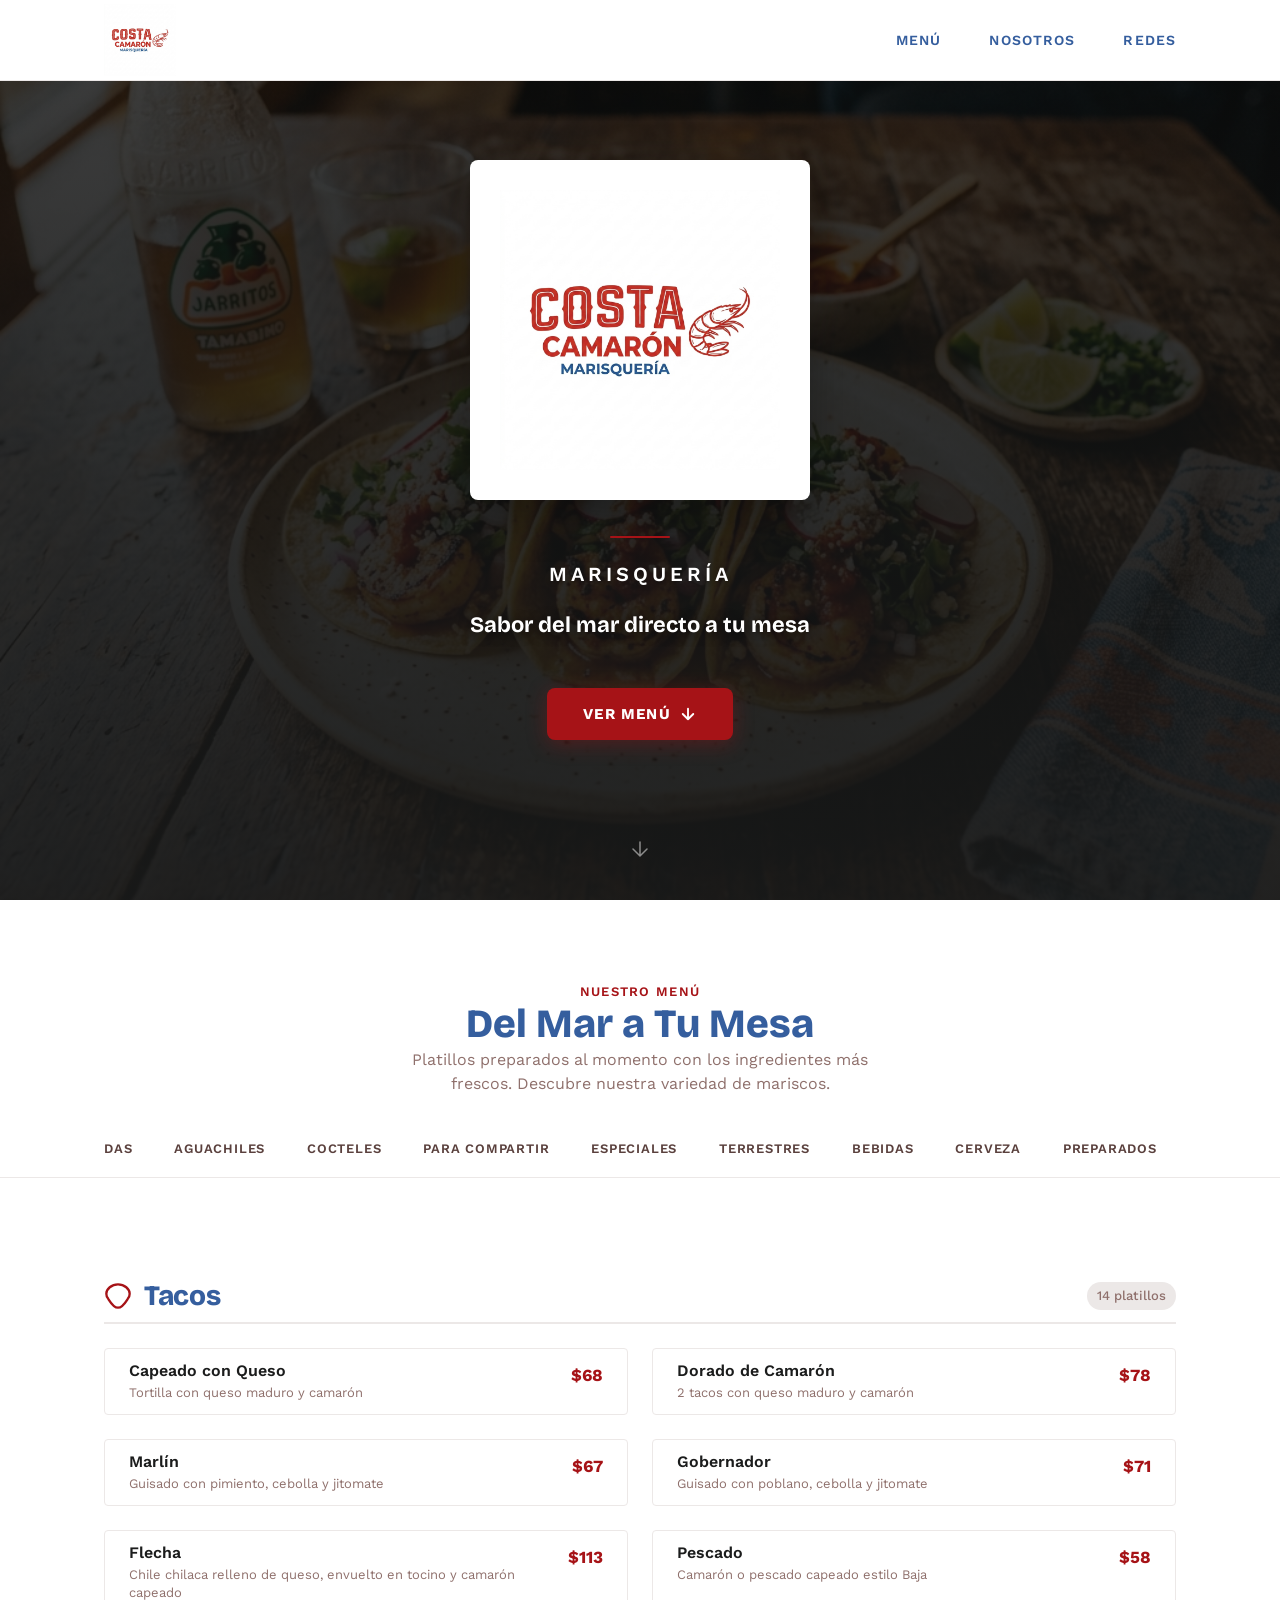
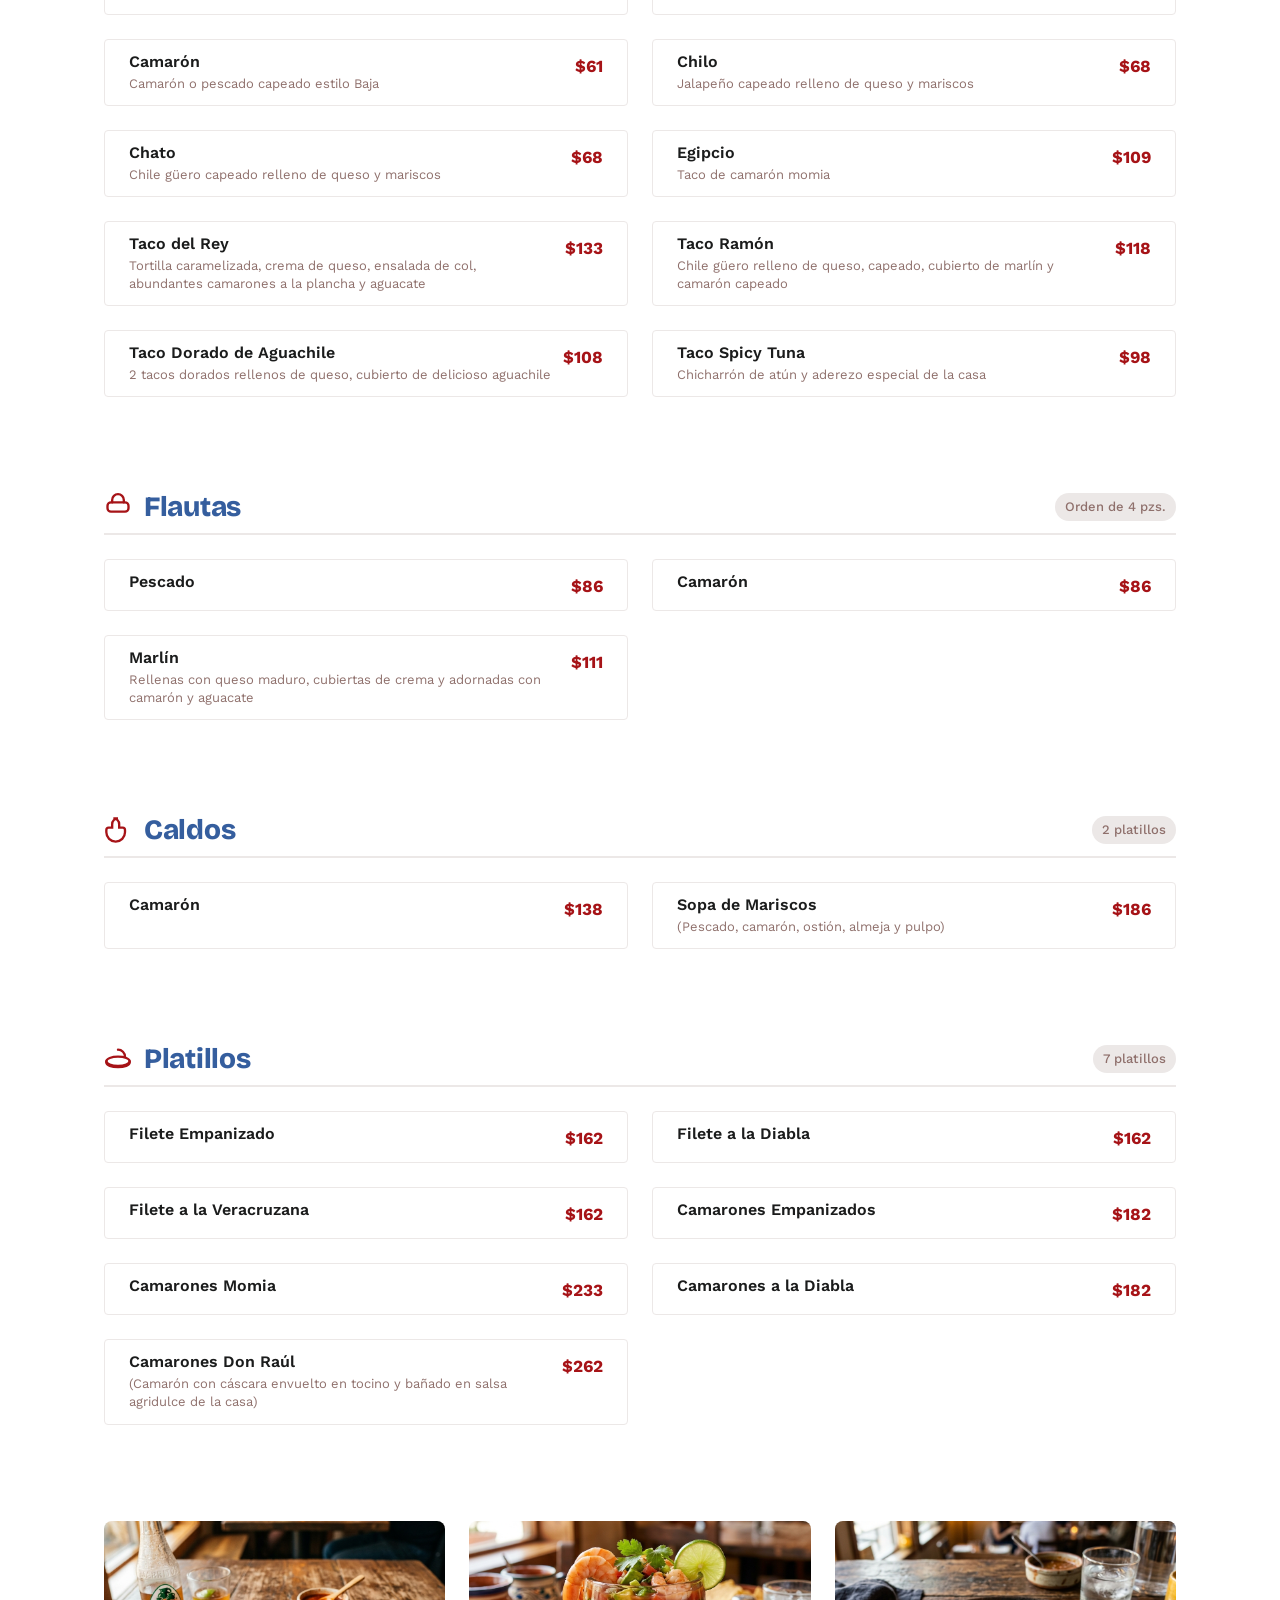
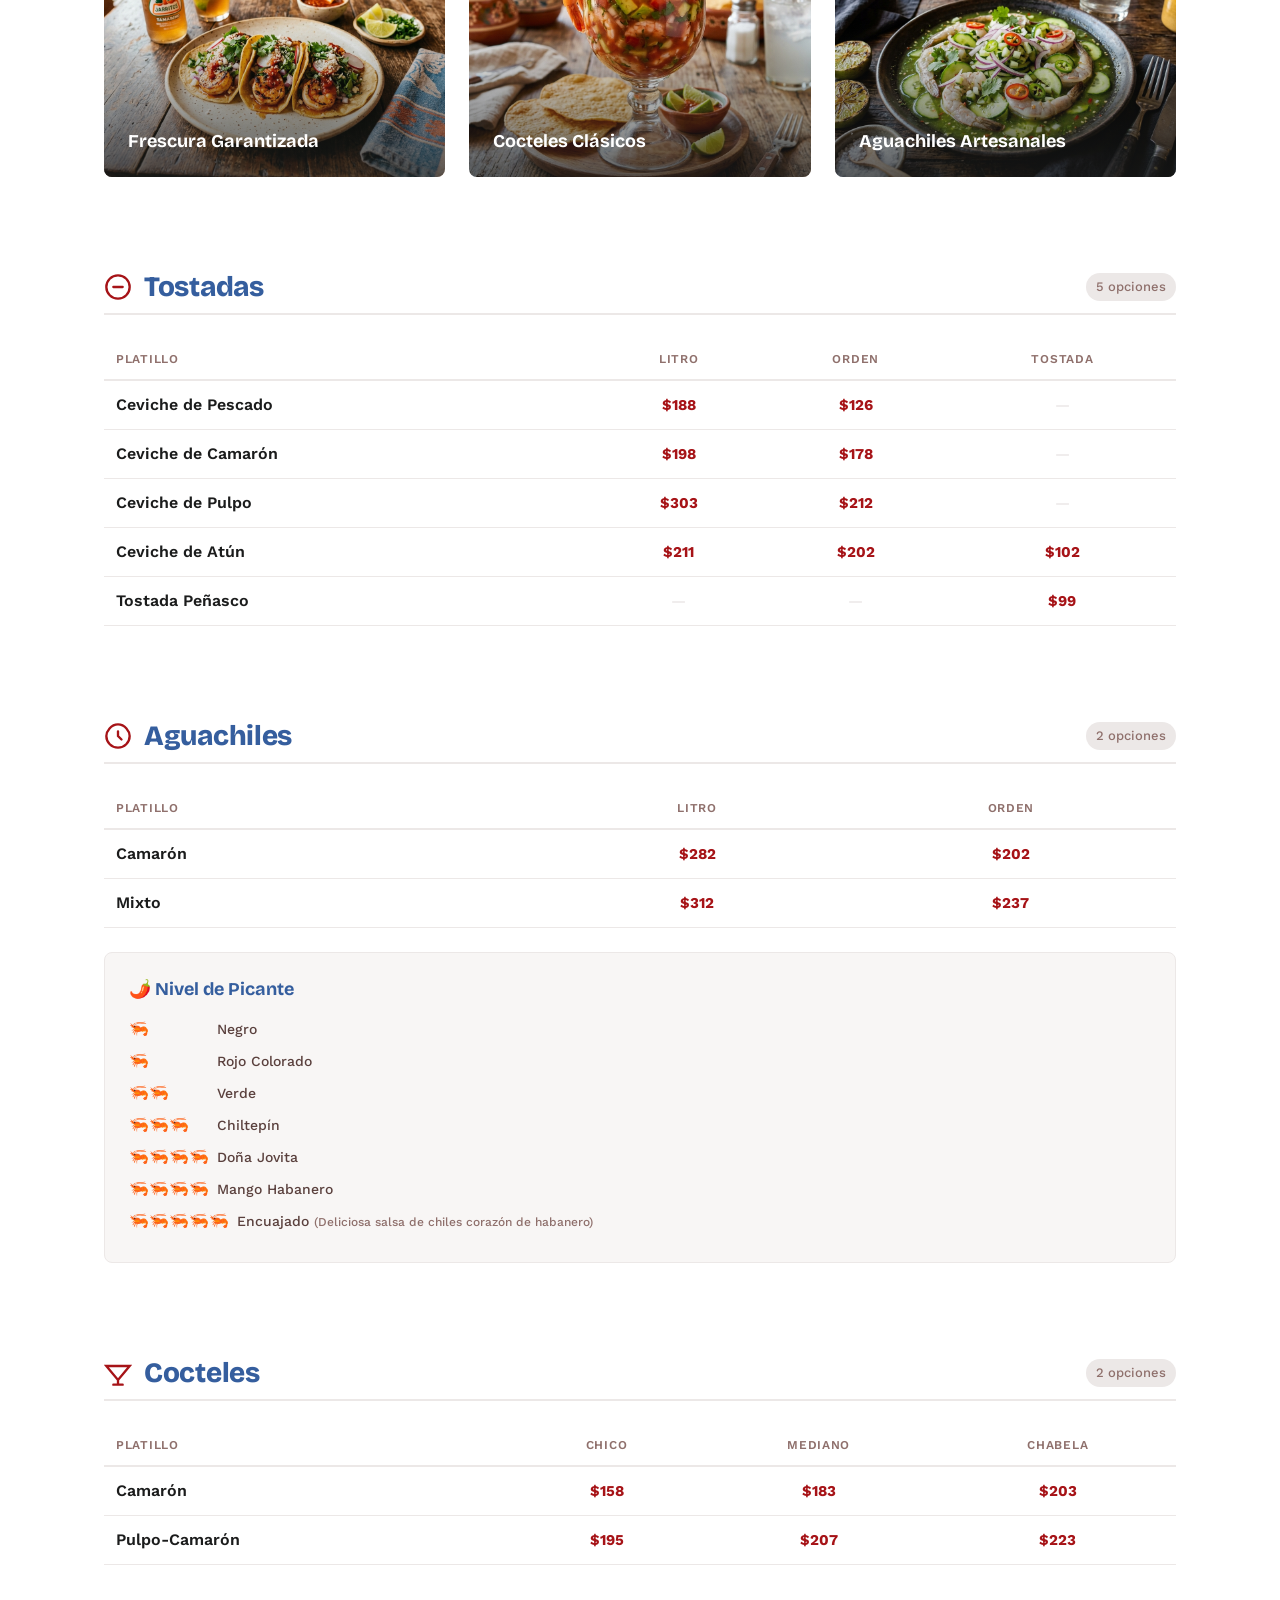
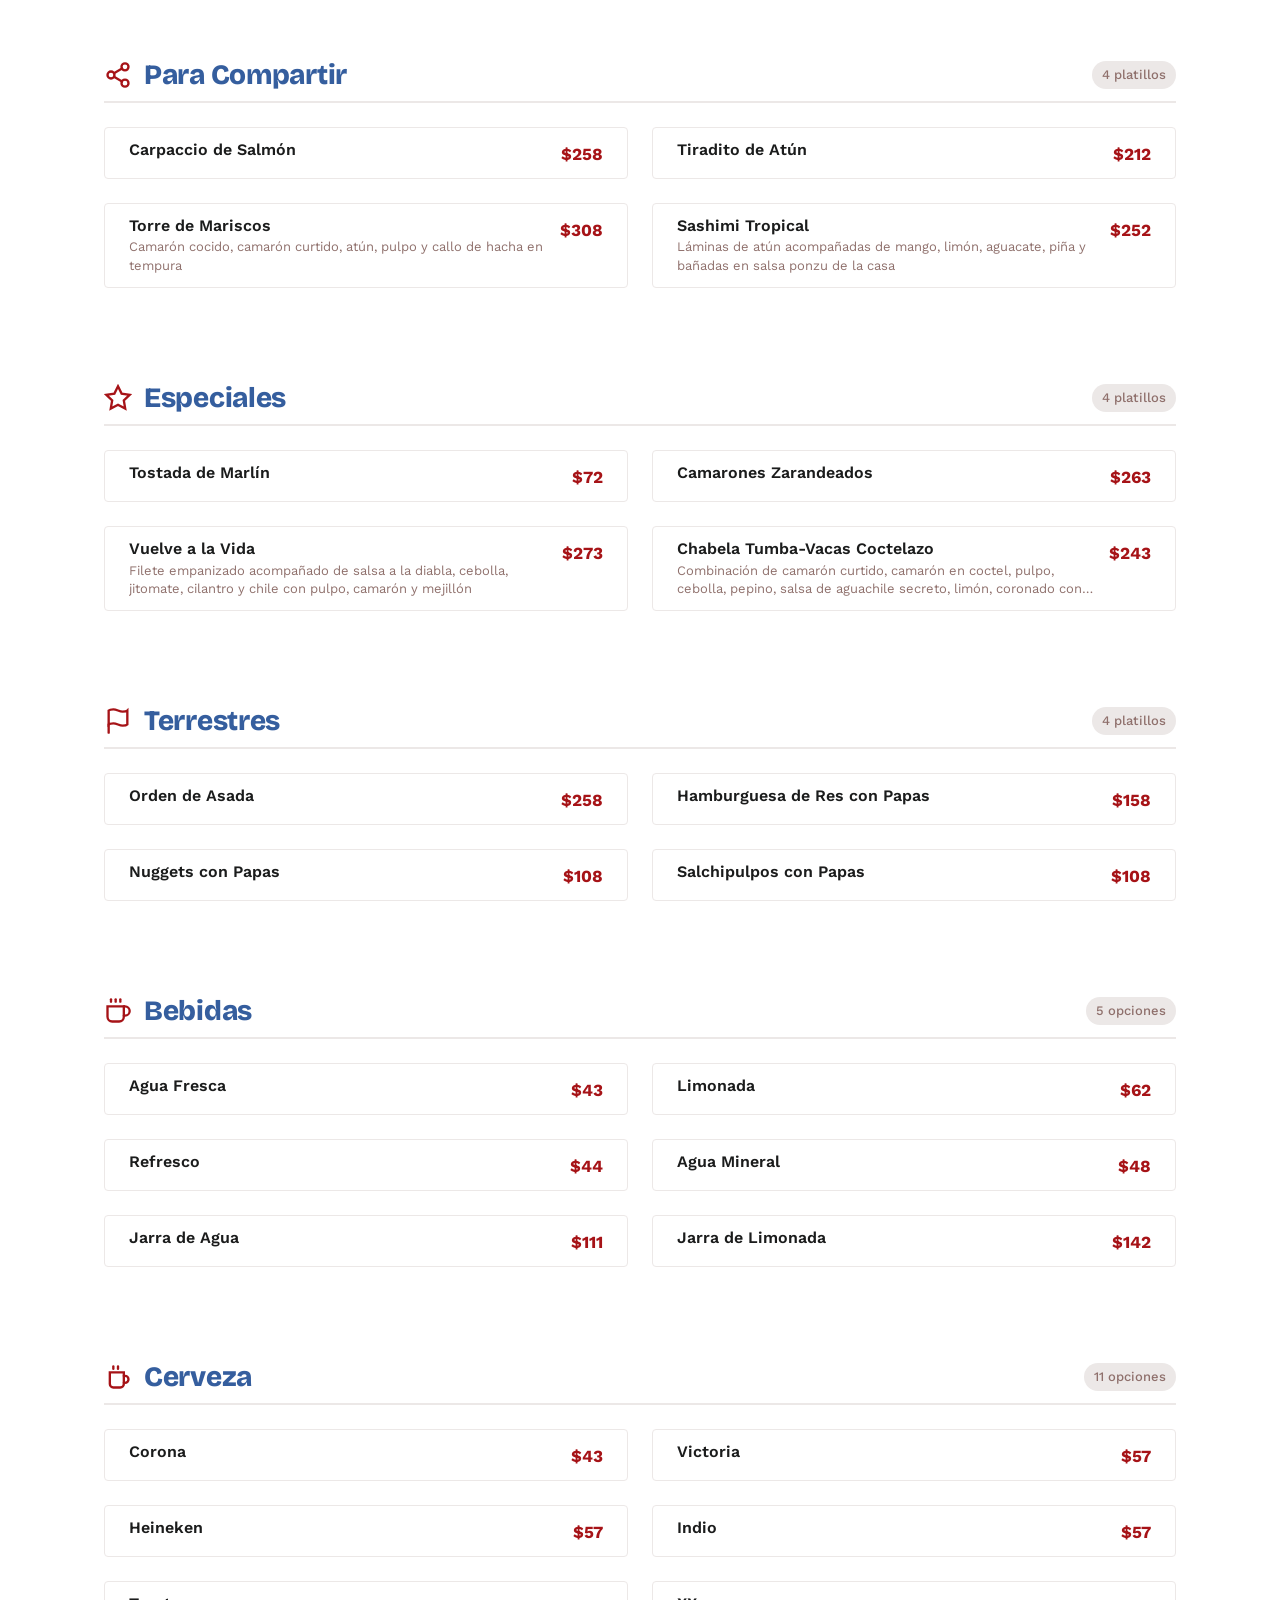
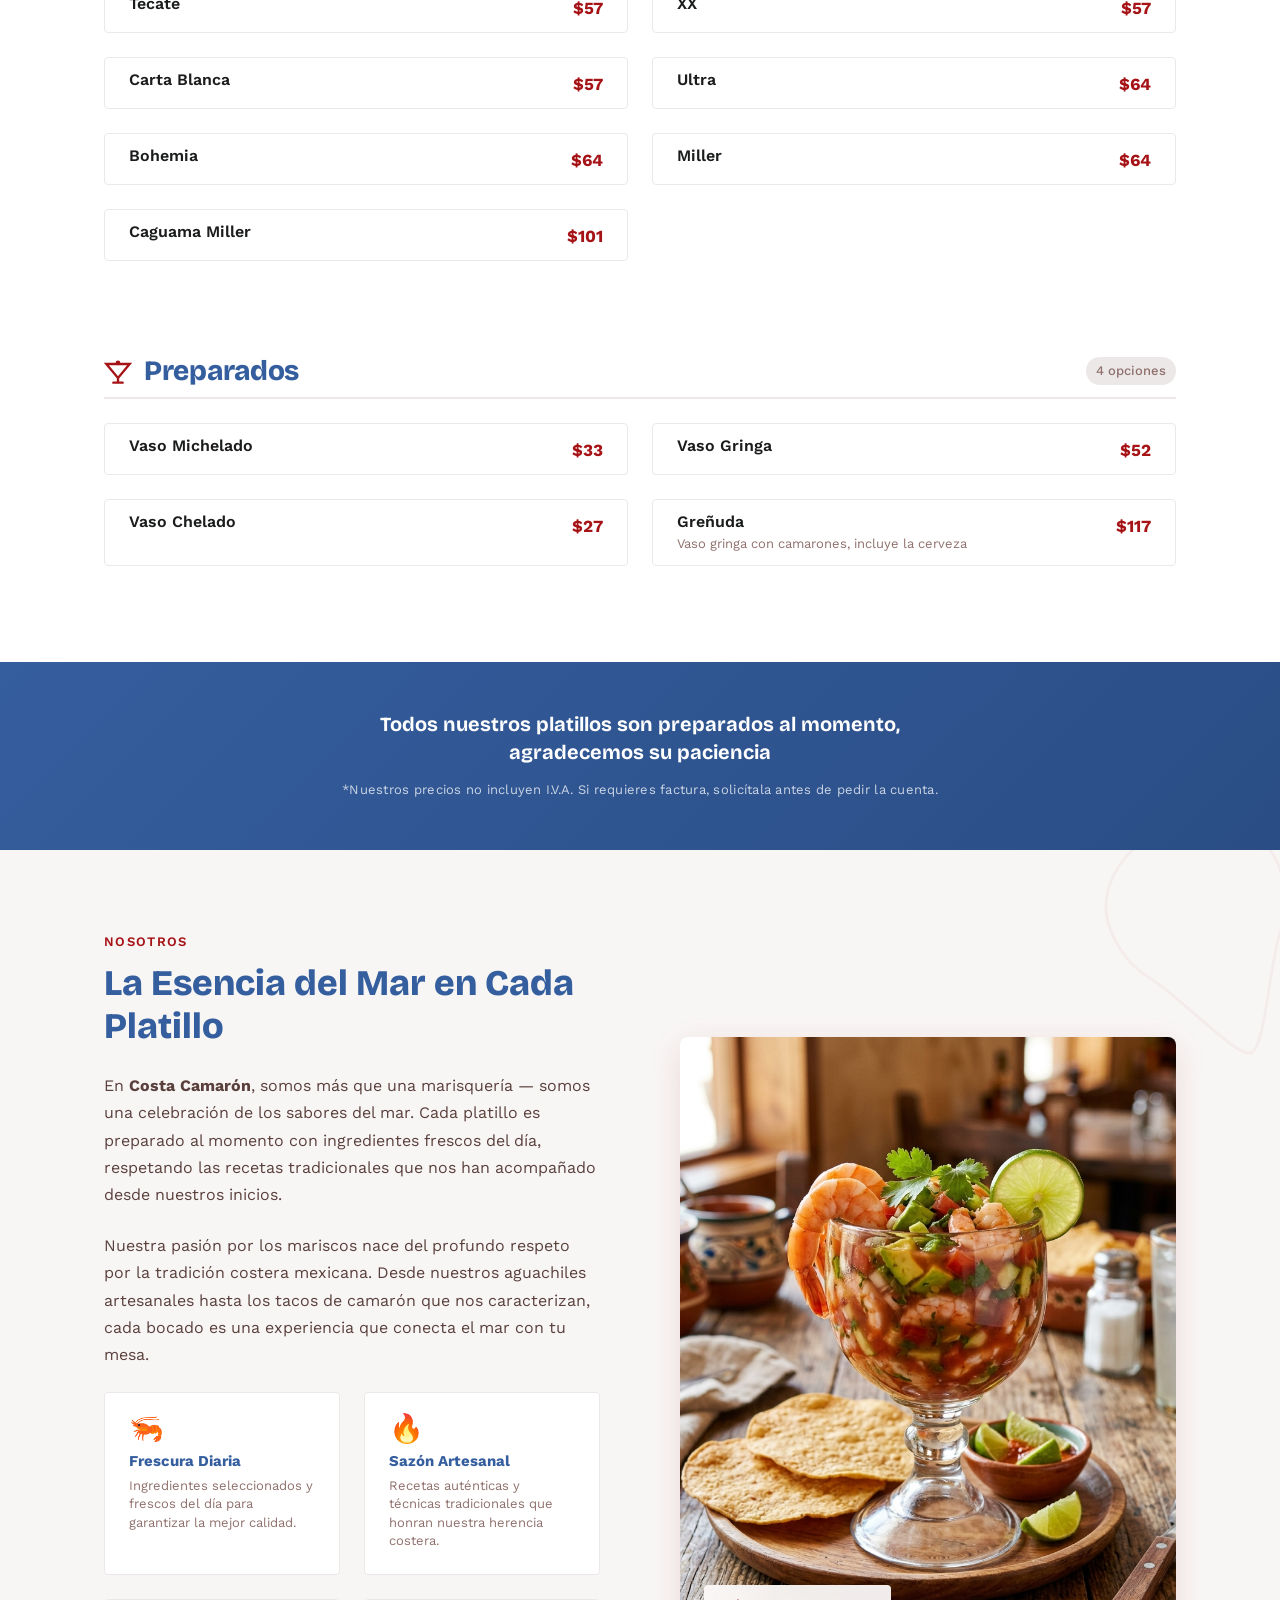
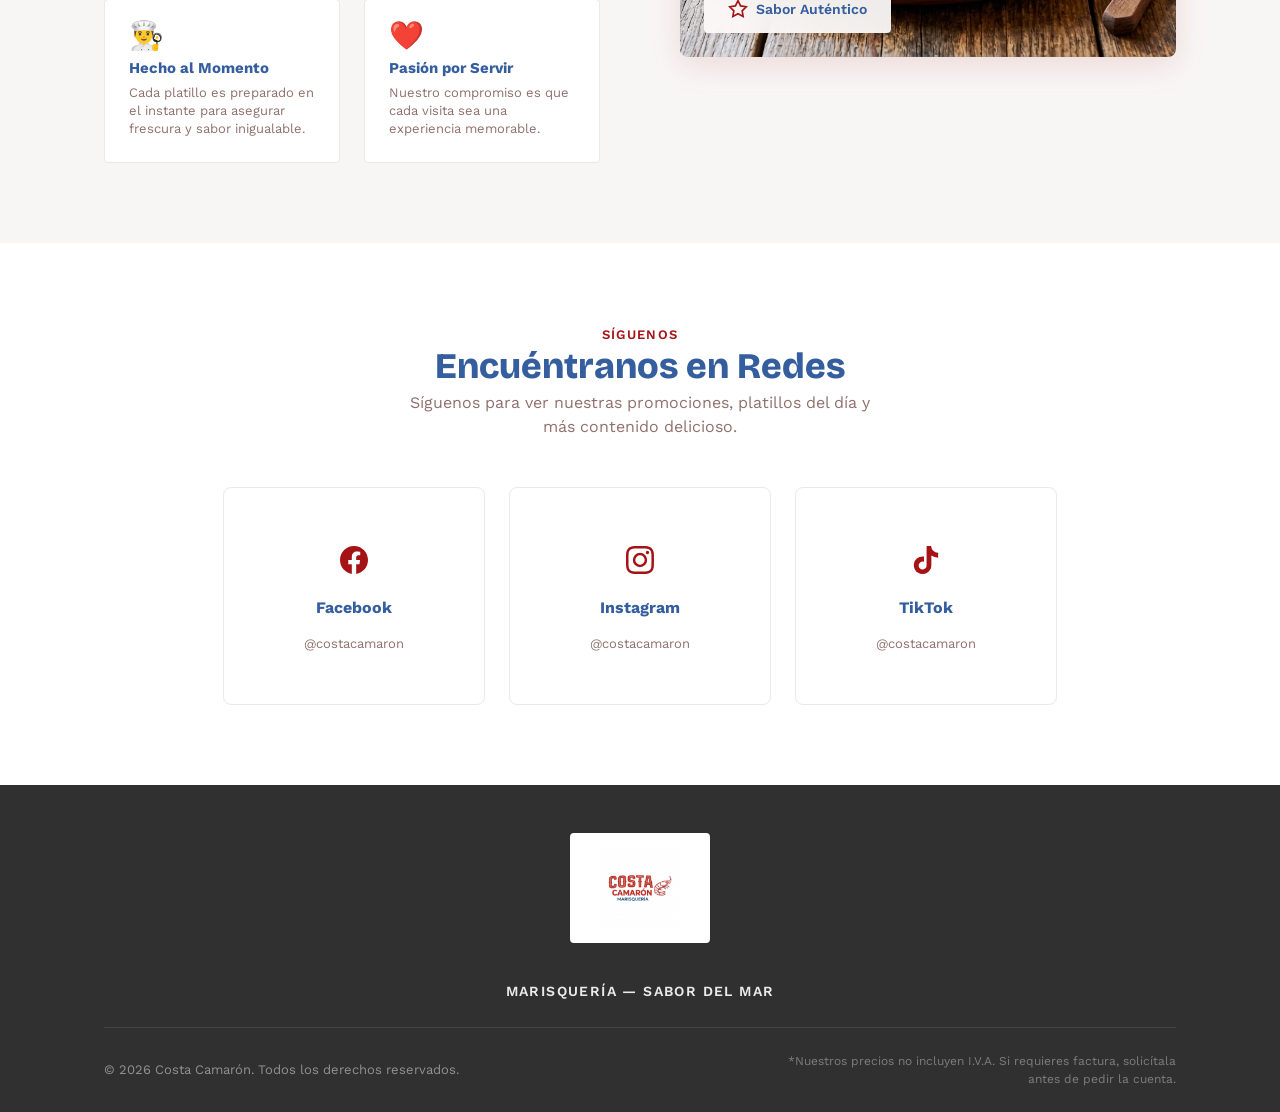
==== index.html @ 51baa939 "Initial commit - Costa Camaron Landing Page" ====
<!DOCTYPE html>
<html lang="es">
<head>
  <meta charset="UTF-8">
  <meta name="viewport" content="width=device-width, initial-scale=1.0">
  <title>Costa Camarón — Marisquería | Menú Digital</title>
  <meta name="description" content="Costa Camarón Marisquería — Los mejores mariscos frescos. Tacos, cocteles, aguachiles, ceviches y más. Consulta nuestro menú completo.">
  <link rel="icon" type="image/png" href="assets/favicon.png">
  <link rel="stylesheet" href="styles.css">
  <!-- Preconnect for Google Fonts -->
  <link rel="preconnect" href="https://fonts.googleapis.com">
  <link rel="preconnect" href="https://fonts.gstatic.com" crossorigin>
</head>
<body>

  <!-- ===== NAVIGATION ===== -->
  <nav class="nav" id="mainNav">
    <div class="container nav__inner">
      <a href="#hero">
        <img src="assets/logo.png" alt="Costa Camarón Marisquería" class="nav__logo">
      </a>
      <ul class="nav__links" id="navLinks">
        <li><a href="#menu" class="nav__link" data-section="menu">Menú</a></li>
        <li><a href="#nosotros" class="nav__link" data-section="nosotros">Nosotros</a></li>
        <li><a href="#redes" class="nav__link" data-section="redes">Redes</a></li>
      </ul>
      <button class="nav__hamburger" id="hamburger" aria-label="Abrir menú de navegación">
        <span></span>
        <span></span>
        <span></span>
      </button>
    </div>
    <div class="nav__overlay" id="navOverlay"></div>
  </nav>

  <!-- ===== HERO SECTION ===== -->
  <header class="hero" id="hero">
    <div class="hero__bg">
      <img src="assets/hero.png" alt="Mariscos frescos Costa Camarón" loading="eager">
    </div>
    <div class="hero__overlay"></div>
    <div class="hero__content">
      <div class="hero__logo-badge">
        <img src="assets/logo.png" alt="Costa Camarón" class="hero__logo">
      </div>
      <div class="hero__divider"></div>
      <p class="hero__tagline">Marisquería</p>
      <h1 class="hero__subtitle">Sabor del mar directo a tu mesa</h1>
      <a href="#menu" class="hero__cta">
        Ver Menú
        <svg width="18" height="18" viewBox="0 0 24 24" fill="none" stroke="currentColor" stroke-width="2.5" stroke-linecap="round" stroke-linejoin="round"><path d="M12 5v14M19 12l-7 7-7-7"/></svg>
      </a>
    </div>
    <div class="hero__scroll-hint">
      <svg width="24" height="24" viewBox="0 0 24 24" fill="none" stroke="rgba(255,255,255,0.5)" stroke-width="1.5" stroke-linecap="round"><path d="M12 5v14M19 12l-7 7-7-7"/></svg>
    </div>
  </header>

  <!-- ===== MENU INTRO ===== -->
  <section class="menu-intro fade-in" id="menu">
    <div class="container">
      <p class="menu-intro__label">Nuestro Menú</p>
      <h2 class="menu-intro__title">Del Mar a Tu Mesa</h2>
      <p class="menu-intro__subtitle">Platillos preparados al momento con los ingredientes más frescos. Descubre nuestra variedad de mariscos.</p>
    </div>
  </section>

  <!-- ===== MENU CATEGORY TABS (Sticky) ===== -->
  <div class="menu-tabs" id="menuTabs">
    <div class="container">
      <div class="menu-tabs__inner" id="menuTabsInner">
        <button class="menu-tab active" data-target="tacos">Tacos</button>
        <button class="menu-tab" data-target="flautas">Flautas</button>
        <button class="menu-tab" data-target="caldos">Caldos</button>
        <button class="menu-tab" data-target="platillos">Platillos</button>
        <button class="menu-tab" data-target="tostadas">Tostadas</button>
        <button class="menu-tab" data-target="aguachiles">Aguachiles</button>
        <button class="menu-tab" data-target="cocteles">Cocteles</button>
        <button class="menu-tab" data-target="compartir">Para Compartir</button>
        <button class="menu-tab" data-target="especiales">Especiales</button>
        <button class="menu-tab" data-target="terrestres">Terrestres</button>
        <button class="menu-tab" data-target="bebidas">Bebidas</button>
        <button class="menu-tab" data-target="cerveza">Cerveza</button>
        <button class="menu-tab" data-target="preparados">Preparados</button>
      </div>
    </div>
  </div>

  <!-- ===== MENU CONTENT ===== -->
  <main class="menu-section">
    <div class="container">

      <!-- ========== TACOS ========== -->
      <section class="menu-category" id="tacos">
        <div class="category-header">
          <svg class="category-header__icon" width="28" height="28" viewBox="0 0 24 24" fill="none" stroke="currentColor" stroke-width="2" stroke-linecap="round"><path d="M12 2C6.48 2 2 6 2 10c0 1.5.5 3 1.5 4.2C5 16.5 8 22 12 22s7-5.5 8.5-7.8C21.5 13 22 11.5 22 10c0-4-4.48-8-10-8z"/></svg>
          <h2 class="category-header__title">Tacos</h2>
          <span class="category-header__count">14 platillos</span>
        </div>
        <div class="menu-items">
          <div class="menu-item">
            <div class="menu-item__info">
              <h3 class="menu-item__name">Capeado con Queso</h3>
              <p class="menu-item__desc">Tortilla con queso maduro y camarón</p>
            </div>
            <span class="menu-item__price">$68</span>
          </div>
          <div class="menu-item">
            <div class="menu-item__info">
              <h3 class="menu-item__name">Dorado de Camarón</h3>
              <p class="menu-item__desc">2 tacos con queso maduro y camarón</p>
            </div>
            <span class="menu-item__price">$78</span>
          </div>
          <div class="menu-item">
            <div class="menu-item__info">
              <h3 class="menu-item__name">Marlín</h3>
              <p class="menu-item__desc">Guisado con pimiento, cebolla y jitomate</p>
            </div>
            <span class="menu-item__price">$67</span>
          </div>
          <div class="menu-item">
            <div class="menu-item__info">
              <h3 class="menu-item__name">Gobernador</h3>
              <p class="menu-item__desc">Guisado con poblano, cebolla y jitomate</p>
            </div>
            <span class="menu-item__price">$71</span>
          </div>
          <div class="menu-item">
            <div class="menu-item__info">
              <h3 class="menu-item__name">Flecha</h3>
              <p class="menu-item__desc">Chile chilaca relleno de queso, envuelto en tocino y camarón capeado</p>
            </div>
            <span class="menu-item__price">$113</span>
          </div>
          <div class="menu-item">
            <div class="menu-item__info">
              <h3 class="menu-item__name">Pescado</h3>
              <p class="menu-item__desc">Camarón o pescado capeado estilo Baja</p>
            </div>
            <span class="menu-item__price">$58</span>
          </div>
          <div class="menu-item">
            <div class="menu-item__info">
              <h3 class="menu-item__name">Camarón</h3>
              <p class="menu-item__desc">Camarón o pescado capeado estilo Baja</p>
            </div>
            <span class="menu-item__price">$61</span>
          </div>
          <div class="menu-item">
            <div class="menu-item__info">
              <h3 class="menu-item__name">Chilo</h3>
              <p class="menu-item__desc">Jalapeño capeado relleno de queso y mariscos</p>
            </div>
            <span class="menu-item__price">$68</span>
          </div>
          <div class="menu-item">
            <div class="menu-item__info">
              <h3 class="menu-item__name">Chato</h3>
              <p class="menu-item__desc">Chile güero capeado relleno de queso y mariscos</p>
            </div>
            <span class="menu-item__price">$68</span>
          </div>
          <div class="menu-item">
            <div class="menu-item__info">
              <h3 class="menu-item__name">Egipcio</h3>
              <p class="menu-item__desc">Taco de camarón momia</p>
            </div>
            <span class="menu-item__price">$109</span>
          </div>
          <div class="menu-item">
            <div class="menu-item__info">
              <h3 class="menu-item__name">Taco del Rey</h3>
              <p class="menu-item__desc">Tortilla caramelizada, crema de queso, ensalada de col, abundantes camarones a la plancha y aguacate</p>
            </div>
            <span class="menu-item__price">$133</span>
          </div>
          <div class="menu-item">
            <div class="menu-item__info">
              <h3 class="menu-item__name">Taco Ramón</h3>
              <p class="menu-item__desc">Chile güero relleno de queso, capeado, cubierto de marlín y camarón capeado</p>
            </div>
            <span class="menu-item__price">$118</span>
          </div>
          <div class="menu-item">
            <div class="menu-item__info">
              <h3 class="menu-item__name">Taco Dorado de Aguachile</h3>
              <p class="menu-item__desc">2 tacos dorados rellenos de queso, cubierto de delicioso aguachile</p>
            </div>
            <span class="menu-item__price">$108</span>
          </div>
          <div class="menu-item">
            <div class="menu-item__info">
              <h3 class="menu-item__name">Taco Spicy Tuna</h3>
              <p class="menu-item__desc">Chicharrón de atún y aderezo especial de la casa</p>
            </div>
            <span class="menu-item__price">$98</span>
          </div>
        </div>
      </section>

      <!-- ========== FLAUTAS ========== -->
      <section class="menu-category" id="flautas">
        <div class="category-header">
          <svg class="category-header__icon" width="28" height="28" viewBox="0 0 24 24" fill="none" stroke="currentColor" stroke-width="2" stroke-linecap="round"><rect x="3" y="8" width="18" height="8" rx="3"/><path d="M7 8V6a5 5 0 0 1 10 0v2"/></svg>
          <h2 class="category-header__title">Flautas</h2>
          <span class="category-header__count">Orden de 4 pzs.</span>
        </div>
        <div class="menu-items">
          <div class="menu-item">
            <div class="menu-item__info">
              <h3 class="menu-item__name">Pescado</h3>
            </div>
            <span class="menu-item__price">$86</span>
          </div>
          <div class="menu-item">
            <div class="menu-item__info">
              <h3 class="menu-item__name">Camarón</h3>
            </div>
            <span class="menu-item__price">$86</span>
          </div>
          <div class="menu-item">
            <div class="menu-item__info">
              <h3 class="menu-item__name">Marlín</h3>
              <p class="menu-item__desc">Rellenas con queso maduro, cubiertas de crema y adornadas con camarón y aguacate</p>
            </div>
            <span class="menu-item__price">$111</span>
          </div>
        </div>
      </section>

      <!-- ========== CALDOS ========== -->
      <section class="menu-category" id="caldos">
        <div class="category-header">
          <svg class="category-header__icon" width="28" height="28" viewBox="0 0 24 24" fill="none" stroke="currentColor" stroke-width="2" stroke-linecap="round"><path d="M12 2a5 5 0 0 0-5 5v3H4a2 2 0 0 0-2 2v2a8 8 0 0 0 16 0v-2a2 2 0 0 0-2-2h-3V7a5 5 0 0 0-5-5z"/></svg>
          <h2 class="category-header__title">Caldos</h2>
          <span class="category-header__count">2 platillos</span>
        </div>
        <div class="menu-items">
          <div class="menu-item">
            <div class="menu-item__info">
              <h3 class="menu-item__name">Camarón</h3>
            </div>
            <span class="menu-item__price">$138</span>
          </div>
          <div class="menu-item">
            <div class="menu-item__info">
              <h3 class="menu-item__name">Sopa de Mariscos</h3>
              <p class="menu-item__desc">(Pescado, camarón, ostión, almeja y pulpo)</p>
            </div>
            <span class="menu-item__price">$186</span>
          </div>
        </div>
      </section>

      <!-- ========== PLATILLOS ========== -->
      <section class="menu-category" id="platillos">
        <div class="category-header">
          <svg class="category-header__icon" width="28" height="28" viewBox="0 0 24 24" fill="none" stroke="currentColor" stroke-width="2" stroke-linecap="round"><ellipse cx="12" cy="14" rx="10" ry="4"/><path d="M2 14v1a10 4 0 0 0 20 0v-1"/><path d="M12 4a6 6 0 0 1 6 6"/></svg>
          <h2 class="category-header__title">Platillos</h2>
          <span class="category-header__count">7 platillos</span>
        </div>
        <div class="menu-items">
          <div class="menu-item">
            <div class="menu-item__info">
              <h3 class="menu-item__name">Filete Empanizado</h3>
            </div>
            <span class="menu-item__price">$162</span>
          </div>
          <div class="menu-item">
            <div class="menu-item__info">
              <h3 class="menu-item__name">Filete a la Diabla</h3>
            </div>
            <span class="menu-item__price">$162</span>
          </div>
          <div class="menu-item">
            <div class="menu-item__info">
              <h3 class="menu-item__name">Filete a la Veracruzana</h3>
            </div>
            <span class="menu-item__price">$162</span>
          </div>
          <div class="menu-item">
            <div class="menu-item__info">
              <h3 class="menu-item__name">Camarones Empanizados</h3>
            </div>
            <span class="menu-item__price">$182</span>
          </div>
          <div class="menu-item">
            <div class="menu-item__info">
              <h3 class="menu-item__name">Camarones Momia</h3>
            </div>
            <span class="menu-item__price">$233</span>
          </div>
          <div class="menu-item">
            <div class="menu-item__info">
              <h3 class="menu-item__name">Camarones a la Diabla</h3>
            </div>
            <span class="menu-item__price">$182</span>
          </div>
          <div class="menu-item">
            <div class="menu-item__info">
              <h3 class="menu-item__name">Camarones Don Raúl</h3>
              <p class="menu-item__desc">(Camarón con cáscara envuelto en tocino y bañado en salsa agridulce de la casa)</p>
            </div>
            <span class="menu-item__price">$262</span>
          </div>
        </div>
      </section>

      <!-- ===== FEATURED IMAGES STRIP ===== -->
      <div class="featured-strip fade-in">
        <div class="featured-card">
          <img src="assets/hero.png" alt="Tacos de camarón" loading="lazy">
          <div class="featured-card__overlay">
            <span class="featured-card__label">Frescura Garantizada</span>
          </div>
        </div>
        <div class="featured-card">
          <img src="assets/coctel.png" alt="Coctel de camarón" loading="lazy">
          <div class="featured-card__overlay">
            <span class="featured-card__label">Cocteles Clásicos</span>
          </div>
        </div>
        <div class="featured-card">
          <img src="assets/aguachile.png" alt="Aguachile verde" loading="lazy">
          <div class="featured-card__overlay">
            <span class="featured-card__label">Aguachiles Artesanales</span>
          </div>
        </div>
      </div>

      <!-- ========== TOSTADAS ========== -->
      <section class="menu-category" id="tostadas">
        <div class="category-header">
          <svg class="category-header__icon" width="28" height="28" viewBox="0 0 24 24" fill="none" stroke="currentColor" stroke-width="2" stroke-linecap="round"><circle cx="12" cy="12" r="10"/><path d="M8 12h8"/></svg>
          <h2 class="category-header__title">Tostadas</h2>
          <span class="category-header__count">5 opciones</span>
        </div>
        <table class="menu-table">
          <thead>
            <tr>
              <th>Platillo</th>
              <th>Litro</th>
              <th>Orden</th>
              <th>Tostada</th>
            </tr>
          </thead>
          <tbody>
            <tr>
              <td>Ceviche de Pescado</td>
              <td>$188</td>
              <td>$126</td>
              <td><span class="no-price">—</span></td>
            </tr>
            <tr>
              <td>Ceviche de Camarón</td>
              <td>$198</td>
              <td>$178</td>
              <td><span class="no-price">—</span></td>
            </tr>
            <tr>
              <td>Ceviche de Pulpo</td>
              <td>$303</td>
              <td>$212</td>
              <td><span class="no-price">—</span></td>
            </tr>
            <tr>
              <td>Ceviche de Atún</td>
              <td>$211</td>
              <td>$202</td>
              <td>$102</td>
            </tr>
            <tr>
              <td>Tostada Peñasco</td>
              <td><span class="no-price">—</span></td>
              <td><span class="no-price">—</span></td>
              <td>$99</td>
            </tr>
          </tbody>
        </table>
      </section>

      <!-- ========== AGUACHILES ========== -->
      <section class="menu-category" id="aguachiles">
        <div class="category-header">
          <svg class="category-header__icon" width="28" height="28" viewBox="0 0 24 24" fill="none" stroke="currentColor" stroke-width="2" stroke-linecap="round"><path d="M12 2C6 2 2 8 2 12c0 5.5 4.5 10 10 10s10-4.5 10-10c0-4-4-10-10-10z"/><path d="M12 8v4l3 3"/></svg>
          <h2 class="category-header__title">Aguachiles</h2>
          <span class="category-header__count">2 opciones</span>
        </div>
        <table class="menu-table">
          <thead>
            <tr>
              <th>Platillo</th>
              <th>Litro</th>
              <th>Orden</th>
            </tr>
          </thead>
          <tbody>
            <tr>
              <td>Camarón</td>
              <td>$282</td>
              <td>$202</td>
            </tr>
            <tr>
              <td>Mixto</td>
              <td>$312</td>
              <td>$237</td>
            </tr>
          </tbody>
        </table>

        <!-- Spice Level Guide -->
        <div class="spice-levels">
          <h3 class="spice-levels__title">🌶️ Nivel de Picante</h3>
          <div class="spice-level">
            <div class="spice-level__icons">🦐</div>
            <span class="spice-level__name">Negro</span>
          </div>
          <div class="spice-level">
            <div class="spice-level__icons">🦐</div>
            <span class="spice-level__name">Rojo Colorado</span>
          </div>
          <div class="spice-level">
            <div class="spice-level__icons">🦐🦐</div>
            <span class="spice-level__name">Verde</span>
          </div>
          <div class="spice-level">
            <div class="spice-level__icons">🦐🦐🦐</div>
            <span class="spice-level__name">Chiltepín</span>
          </div>
          <div class="spice-level">
            <div class="spice-level__icons">🦐🦐🦐🦐</div>
            <span class="spice-level__name">Doña Jovita</span>
          </div>
          <div class="spice-level">
            <div class="spice-level__icons">🦐🦐🦐🦐</div>
            <span class="spice-level__name">Mango Habanero</span>
          </div>
          <div class="spice-level">
            <div class="spice-level__icons">🦐🦐🦐🦐🦐</div>
            <span class="spice-level__name">Encuajado <span style="font-size:12px; color:var(--outline);">(Deliciosa salsa de chiles corazón de habanero)</span></span>
          </div>
        </div>
      </section>

      <!-- ========== COCTELES ========== -->
      <section class="menu-category" id="cocteles">
        <div class="category-header">
          <svg class="category-header__icon" width="28" height="28" viewBox="0 0 24 24" fill="none" stroke="currentColor" stroke-width="2" stroke-linecap="round"><path d="M8 22h8M12 18v4M2 6l10 12L22 6H2z"/></svg>
          <h2 class="category-header__title">Cocteles</h2>
          <span class="category-header__count">2 opciones</span>
        </div>
        <table class="menu-table">
          <thead>
            <tr>
              <th>Platillo</th>
              <th>Chico</th>
              <th>Mediano</th>
              <th>Chabela</th>
            </tr>
          </thead>
          <tbody>
            <tr>
              <td>Camarón</td>
              <td>$158</td>
              <td>$183</td>
              <td>$203</td>
            </tr>
            <tr>
              <td>Pulpo-Camarón</td>
              <td>$195</td>
              <td>$207</td>
              <td>$223</td>
            </tr>
          </tbody>
        </table>
      </section>

      <!-- ========== PARA COMPARTIR ========== -->
      <section class="menu-category" id="compartir">
        <div class="category-header">
          <svg class="category-header__icon" width="28" height="28" viewBox="0 0 24 24" fill="none" stroke="currentColor" stroke-width="2" stroke-linecap="round"><circle cx="18" cy="5" r="3"/><circle cx="6" cy="12" r="3"/><circle cx="18" cy="19" r="3"/><path d="M8.59 13.51l6.83 3.98M15.41 6.51l-6.82 3.98"/></svg>
          <h2 class="category-header__title">Para Compartir</h2>
          <span class="category-header__count">4 platillos</span>
        </div>
        <div class="menu-items">
          <div class="menu-item">
            <div class="menu-item__info">
              <h3 class="menu-item__name">Carpaccio de Salmón</h3>
            </div>
            <span class="menu-item__price">$258</span>
          </div>
          <div class="menu-item">
            <div class="menu-item__info">
              <h3 class="menu-item__name">Tiradito de Atún</h3>
            </div>
            <span class="menu-item__price">$212</span>
          </div>
          <div class="menu-item">
            <div class="menu-item__info">
              <h3 class="menu-item__name">Torre de Mariscos</h3>
              <p class="menu-item__desc">Camarón cocido, camarón curtido, atún, pulpo y callo de hacha en tempura</p>
            </div>
            <span class="menu-item__price">$308</span>
          </div>
          <div class="menu-item">
            <div class="menu-item__info">
              <h3 class="menu-item__name">Sashimi Tropical</h3>
              <p class="menu-item__desc">Láminas de atún acompañadas de mango, limón, aguacate, piña y bañadas en salsa ponzu de la casa</p>
            </div>
            <span class="menu-item__price">$252</span>
          </div>
        </div>
      </section>

      <!-- ========== ESPECIALES ========== -->
      <section class="menu-category" id="especiales">
        <div class="category-header">
          <svg class="category-header__icon" width="28" height="28" viewBox="0 0 24 24" fill="none" stroke="currentColor" stroke-width="2" stroke-linecap="round"><polygon points="12 2 15.09 8.26 22 9.27 17 14.14 18.18 21.02 12 17.77 5.82 21.02 7 14.14 2 9.27 8.91 8.26 12 2"/></svg>
          <h2 class="category-header__title">Especiales</h2>
          <span class="category-header__count">4 platillos</span>
        </div>
        <div class="menu-items">
          <div class="menu-item">
            <div class="menu-item__info">
              <h3 class="menu-item__name">Tostada de Marlín</h3>
            </div>
            <span class="menu-item__price">$72</span>
          </div>
          <div class="menu-item">
            <div class="menu-item__info">
              <h3 class="menu-item__name">Camarones Zarandeados</h3>
            </div>
            <span class="menu-item__price">$263</span>
          </div>
          <div class="menu-item">
            <div class="menu-item__info">
              <h3 class="menu-item__name">Vuelve a la Vida</h3>
              <p class="menu-item__desc">Filete empanizado acompañado de salsa a la diabla, cebolla, jitomate, cilantro y chile con pulpo, camarón y mejillón</p>
            </div>
            <span class="menu-item__price">$273</span>
          </div>
          <div class="menu-item">
            <div class="menu-item__info">
              <h3 class="menu-item__name">Chabela Tumba-Vacas Coctelazo</h3>
              <p class="menu-item__desc">Combinación de camarón curtido, camarón en coctel, pulpo, cebolla, pepino, salsa de aguachile secreto, limón, coronado con aguacate; ¡ideal para crudos!</p>
            </div>
            <span class="menu-item__price">$243</span>
          </div>
        </div>
      </section>

      <!-- ========== TERRESTRES ========== -->
      <section class="menu-category" id="terrestres">
        <div class="category-header">
          <svg class="category-header__icon" width="28" height="28" viewBox="0 0 24 24" fill="none" stroke="currentColor" stroke-width="2" stroke-linecap="round"><path d="M4 15s1-1 4-1 5 2 8 2 4-1 4-1V3s-1 1-4 1-5-2-8-2-4 1-4 1z"/><line x1="4" y1="22" x2="4" y2="15"/></svg>
          <h2 class="category-header__title">Terrestres</h2>
          <span class="category-header__count">4 platillos</span>
        </div>
        <div class="menu-items">
          <div class="menu-item">
            <div class="menu-item__info">
              <h3 class="menu-item__name">Orden de Asada</h3>
            </div>
            <span class="menu-item__price">$258</span>
          </div>
          <div class="menu-item">
            <div class="menu-item__info">
              <h3 class="menu-item__name">Hamburguesa de Res con Papas</h3>
            </div>
            <span class="menu-item__price">$158</span>
          </div>
          <div class="menu-item">
            <div class="menu-item__info">
              <h3 class="menu-item__name">Nuggets con Papas</h3>
            </div>
            <span class="menu-item__price">$108</span>
          </div>
          <div class="menu-item">
            <div class="menu-item__info">
              <h3 class="menu-item__name">Salchipulpos con Papas</h3>
            </div>
            <span class="menu-item__price">$108</span>
          </div>
        </div>
      </section>

      <!-- ========== BEBIDAS ========== -->
      <section class="menu-category" id="bebidas">
        <div class="category-header">
          <svg class="category-header__icon" width="28" height="28" viewBox="0 0 24 24" fill="none" stroke="currentColor" stroke-width="2" stroke-linecap="round"><path d="M17 8h1a4 4 0 1 1 0 8h-1"/><path d="M3 8h14v9a4 4 0 0 1-4 4H7a4 4 0 0 1-4-4V8z"/><line x1="6" y1="2" x2="6" y2="4"/><line x1="10" y1="2" x2="10" y2="4"/><line x1="14" y1="2" x2="14" y2="4"/></svg>
          <h2 class="category-header__title">Bebidas</h2>
          <span class="category-header__count">5 opciones</span>
        </div>
        <div class="menu-items">
          <div class="menu-item">
            <div class="menu-item__info">
              <h3 class="menu-item__name">Agua Fresca</h3>
            </div>
            <span class="menu-item__price">$43</span>
          </div>
          <div class="menu-item">
            <div class="menu-item__info">
              <h3 class="menu-item__name">Limonada</h3>
            </div>
            <span class="menu-item__price">$62</span>
          </div>
          <div class="menu-item">
            <div class="menu-item__info">
              <h3 class="menu-item__name">Refresco</h3>
            </div>
            <span class="menu-item__price">$44</span>
          </div>
          <div class="menu-item">
            <div class="menu-item__info">
              <h3 class="menu-item__name">Agua Mineral</h3>
            </div>
            <span class="menu-item__price">$48</span>
          </div>
          <div class="menu-item">
            <div class="menu-item__info">
              <h3 class="menu-item__name">Jarra de Agua</h3>
            </div>
            <span class="menu-item__price">$111</span>
          </div>
          <div class="menu-item">
            <div class="menu-item__info">
              <h3 class="menu-item__name">Jarra de Limonada</h3>
            </div>
            <span class="menu-item__price">$142</span>
          </div>
        </div>
      </section>

      <!-- ========== CERVEZA ========== -->
      <section class="menu-category" id="cerveza">
        <div class="category-header">
          <svg class="category-header__icon" width="28" height="28" viewBox="0 0 24 24" fill="none" stroke="currentColor" stroke-width="2" stroke-linecap="round"><path d="M17 11h1a3 3 0 0 1 0 6h-1"/><path d="M5 8h12v10a3 3 0 0 1-3 3H8a3 3 0 0 1-3-3V8z"/><line x1="8" y1="3" x2="8" y2="5"/><line x1="12" y1="3" x2="12" y2="5"/></svg>
          <h2 class="category-header__title">Cerveza</h2>
          <span class="category-header__count">11 opciones</span>
        </div>
        <div class="menu-items">
          <div class="menu-item">
            <div class="menu-item__info">
              <h3 class="menu-item__name">Corona</h3>
            </div>
            <span class="menu-item__price">$43</span>
          </div>
          <div class="menu-item">
            <div class="menu-item__info">
              <h3 class="menu-item__name">Victoria</h3>
            </div>
            <span class="menu-item__price">$57</span>
          </div>
          <div class="menu-item">
            <div class="menu-item__info">
              <h3 class="menu-item__name">Heineken</h3>
            </div>
            <span class="menu-item__price">$57</span>
          </div>
          <div class="menu-item">
            <div class="menu-item__info">
              <h3 class="menu-item__name">Indio</h3>
            </div>
            <span class="menu-item__price">$57</span>
          </div>
          <div class="menu-item">
            <div class="menu-item__info">
              <h3 class="menu-item__name">Tecate</h3>
            </div>
            <span class="menu-item__price">$57</span>
          </div>
          <div class="menu-item">
            <div class="menu-item__info">
              <h3 class="menu-item__name">XX</h3>
            </div>
            <span class="menu-item__price">$57</span>
          </div>
          <div class="menu-item">
            <div class="menu-item__info">
              <h3 class="menu-item__name">Carta Blanca</h3>
            </div>
            <span class="menu-item__price">$57</span>
          </div>
          <div class="menu-item">
            <div class="menu-item__info">
              <h3 class="menu-item__name">Ultra</h3>
            </div>
            <span class="menu-item__price">$64</span>
          </div>
          <div class="menu-item">
            <div class="menu-item__info">
              <h3 class="menu-item__name">Bohemia</h3>
            </div>
            <span class="menu-item__price">$64</span>
          </div>
          <div class="menu-item">
            <div class="menu-item__info">
              <h3 class="menu-item__name">Miller</h3>
            </div>
            <span class="menu-item__price">$64</span>
          </div>
          <div class="menu-item">
            <div class="menu-item__info">
              <h3 class="menu-item__name">Caguama Miller</h3>
            </div>
            <span class="menu-item__price">$101</span>
          </div>
        </div>
      </section>

      <!-- ========== PREPARADOS ========== -->
      <section class="menu-category" id="preparados">
        <div class="category-header">
          <svg class="category-header__icon" width="28" height="28" viewBox="0 0 24 24" fill="none" stroke="currentColor" stroke-width="2" stroke-linecap="round"><path d="M8 22h8M12 18v4M2 6l10 12L22 6H2z"/><circle cx="12" cy="5" r="1"/></svg>
          <h2 class="category-header__title">Preparados</h2>
          <span class="category-header__count">4 opciones</span>
        </div>
        <div class="menu-items">
          <div class="menu-item">
            <div class="menu-item__info">
              <h3 class="menu-item__name">Vaso Michelado</h3>
            </div>
            <span class="menu-item__price">$33</span>
          </div>
          <div class="menu-item">
            <div class="menu-item__info">
              <h3 class="menu-item__name">Vaso Gringa</h3>
            </div>
            <span class="menu-item__price">$52</span>
          </div>
          <div class="menu-item">
            <div class="menu-item__info">
              <h3 class="menu-item__name">Vaso Chelado</h3>
            </div>
            <span class="menu-item__price">$27</span>
          </div>
          <div class="menu-item">
            <div class="menu-item__info">
              <h3 class="menu-item__name">Greñuda</h3>
              <p class="menu-item__desc">Vaso gringa con camarones, incluye la cerveza</p>
            </div>
            <span class="menu-item__price">$117</span>
          </div>
        </div>
      </section>

    </div>
  </main>

  <!-- ===== NOTICE BANNER ===== -->
  <div class="notice-banner fade-in">
    <p class="notice-banner__text">Todos nuestros platillos son preparados al momento, agradecemos su paciencia</p>
    <p class="notice-banner__sub">*Nuestros precios no incluyen I.V.A. Si requieres factura, solicítala antes de pedir la cuenta.</p>
  </div>

  <!-- ===== NOSOTROS SECTION ===== -->
  <section class="nosotros" id="nosotros">
    <div class="container nosotros__inner">
      <div class="nosotros__text-content fade-in-left">
        <p class="nosotros__label">Nosotros</p>
        <h2 class="nosotros__title">La Esencia del Mar en Cada Platillo</h2>
        <p class="nosotros__text">
          En <strong>Costa Camarón</strong>, somos más que una marisquería — somos una celebración de los sabores del mar. Cada platillo es preparado al momento con ingredientes frescos del día, respetando las recetas tradicionales que nos han acompañado desde nuestros inicios.
        </p>
        <p class="nosotros__text">
          Nuestra pasión por los mariscos nace del profundo respeto por la tradición costera mexicana. Desde nuestros aguachiles artesanales hasta los tacos de camarón que nos caracterizan, cada bocado es una experiencia que conecta el mar con tu mesa.
        </p>
        <div class="nosotros__values">
          <div class="value-card">
            <div class="value-card__icon">🦐</div>
            <h3 class="value-card__title">Frescura Diaria</h3>
            <p class="value-card__desc">Ingredientes seleccionados y frescos del día para garantizar la mejor calidad.</p>
          </div>
          <div class="value-card">
            <div class="value-card__icon">🔥</div>
            <h3 class="value-card__title">Sazón Artesanal</h3>
            <p class="value-card__desc">Recetas auténticas y técnicas tradicionales que honran nuestra herencia costera.</p>
          </div>
          <div class="value-card">
            <div class="value-card__icon">👨‍🍳</div>
            <h3 class="value-card__title">Hecho al Momento</h3>
            <p class="value-card__desc">Cada platillo es preparado en el instante para asegurar frescura y sabor inigualable.</p>
          </div>
          <div class="value-card">
            <div class="value-card__icon">❤️</div>
            <h3 class="value-card__title">Pasión por Servir</h3>
            <p class="value-card__desc">Nuestro compromiso es que cada visita sea una experiencia memorable.</p>
          </div>
        </div>
      </div>
      <div class="nosotros__visual fade-in-right">
        <div class="nosotros__image-container">
          <img src="assets/coctel.png" alt="Coctel de camarón Costa Camarón" loading="lazy">
          <div class="nosotros__image-badge">
            <svg width="20" height="20" viewBox="0 0 24 24" fill="none" stroke="#a61317" stroke-width="2" stroke-linecap="round"><polygon points="12 2 15.09 8.26 22 9.27 17 14.14 18.18 21.02 12 17.77 5.82 21.02 7 14.14 2 9.27 8.91 8.26 12 2"/></svg>
            <span>Sabor Auténtico</span>
          </div>
        </div>
      </div>
    </div>
    <!-- Decorative shrimp background -->
    <svg class="nosotros__bg-accent" viewBox="0 0 200 200" fill="none" stroke="currentColor" stroke-width="2" opacity="0.04" color="#a61317">
      <path d="M100 20c-30 0-60 20-60 50 0 15 5 30 15 42 15 20 35 68 45 68s30-48 45-68c10-12 15-27 15-42 0-30-30-50-60-50z"/>
    </svg>
  </section>

  <!-- ===== REDES (Social Media) SECTION ===== -->
  <section class="redes" id="redes">
    <div class="container">
      <p class="redes__label fade-in">Síguenos</p>
      <h2 class="redes__title fade-in">Encuéntranos en Redes</h2>
      <p class="redes__subtitle fade-in">Síguenos para ver nuestras promociones, platillos del día y más contenido delicioso.</p>
      <div class="redes__grid">
        <!-- Facebook -->
        <a href="https://facebook.com/costacamaron" target="_blank" rel="noopener noreferrer" class="social-card fade-in">
          <div class="social-card__icon">
            <svg viewBox="0 0 24 24" fill="currentColor"><path d="M24 12.073c0-6.627-5.373-12-12-12s-12 5.373-12 12c0 5.99 4.388 10.954 10.125 11.854v-8.385H7.078v-3.47h3.047V9.43c0-3.007 1.792-4.669 4.533-4.669 1.312 0 2.686.235 2.686.235v2.953H15.83c-1.491 0-1.956.925-1.956 1.874v2.25h3.328l-.532 3.47h-2.796v8.385C19.612 23.027 24 18.062 24 12.073z"/></svg>
          </div>
          <span class="social-card__name">Facebook</span>
          <span class="social-card__handle">@costacamaron</span>
        </a>
        <!-- Instagram -->
        <a href="https://instagram.com/costacamaron" target="_blank" rel="noopener noreferrer" class="social-card fade-in">
          <div class="social-card__icon">
            <svg viewBox="0 0 24 24" fill="currentColor"><path d="M12 2.163c3.204 0 3.584.012 4.85.07 3.252.148 4.771 1.691 4.919 4.919.058 1.265.069 1.645.069 4.849 0 3.205-.012 3.584-.069 4.849-.149 3.225-1.664 4.771-4.919 4.919-1.266.058-1.644.07-4.85.07-3.204 0-3.584-.012-4.849-.07-3.26-.149-4.771-1.699-4.919-4.92-.058-1.265-.07-1.644-.07-4.849 0-3.204.013-3.583.07-4.849.149-3.227 1.664-4.771 4.919-4.919 1.266-.057 1.645-.069 4.849-.069zM12 0C8.741 0 8.333.014 7.053.072 2.695.272.273 2.69.073 7.052.014 8.333 0 8.741 0 12c0 3.259.014 3.668.072 4.948.2 4.358 2.618 6.78 6.98 6.98C8.333 23.986 8.741 24 12 24c3.259 0 3.668-.014 4.948-.072 4.354-.2 6.782-2.618 6.979-6.98.059-1.28.073-1.689.073-4.948 0-3.259-.014-3.667-.072-4.947-.196-4.354-2.617-6.78-6.979-6.98C15.668.014 15.259 0 12 0zm0 5.838a6.162 6.162 0 1 0 0 12.324 6.162 6.162 0 0 0 0-12.324zM12 16a4 4 0 1 1 0-8 4 4 0 0 1 0 8zm6.406-11.845a1.44 1.44 0 1 0 0 2.881 1.44 1.44 0 0 0 0-2.881z"/></svg>
          </div>
          <span class="social-card__name">Instagram</span>
          <span class="social-card__handle">@costacamaron</span>
        </a>
        <!-- TikTok -->
        <a href="https://tiktok.com/@costacamaron" target="_blank" rel="noopener noreferrer" class="social-card fade-in">
          <div class="social-card__icon">
            <svg viewBox="0 0 24 24" fill="currentColor"><path d="M12.525.02c1.31-.02 2.61-.01 3.91-.02.08 1.53.63 3.09 1.75 4.17 1.12 1.11 2.7 1.62 4.24 1.79v4.03c-1.44-.05-2.89-.35-4.2-.97-.57-.26-1.1-.59-1.62-.93-.01 2.92.01 5.84-.02 8.75-.08 1.4-.54 2.79-1.35 3.94-1.31 1.92-3.58 3.17-5.91 3.21-1.43.08-2.86-.31-4.08-1.03-2.02-1.19-3.44-3.37-3.65-5.71-.02-.5-.03-1-.01-1.49.18-1.9 1.12-3.72 2.58-4.96 1.66-1.44 3.98-2.13 6.15-1.72.02 1.48-.04 2.96-.04 4.44-.99-.32-2.15-.23-3.02.37-.63.41-1.11 1.04-1.36 1.75-.21.51-.15 1.07-.14 1.61.24 1.64 1.82 3.02 3.5 2.87 1.12-.01 2.19-.66 2.77-1.61.19-.33.4-.67.41-1.06.1-1.79.06-3.57.07-5.36.01-4.03-.01-8.05.02-12.07z"/></svg>
          </div>
          <span class="social-card__name">TikTok</span>
          <span class="social-card__handle">@costacamaron</span>
        </a>
      </div>
    </div>
  </section>

  <!-- ===== FOOTER ===== -->
  <footer class="footer">
    <div class="container footer__inner">
      <div class="footer__logo-badge">
        <img src="assets/logo.png" alt="Costa Camarón" class="footer__logo">
      </div>
      <p class="footer__tagline">Marisquería — Sabor del Mar</p>
      <div class="footer__divider"></div>
      <div class="footer__bottom">
        <p class="footer__copy">&copy; 2026 Costa Camarón. Todos los derechos reservados.</p>
        <p class="footer__legal">*Nuestros precios no incluyen I.V.A. Si requieres factura, solicítala antes de pedir la cuenta.</p>
      </div>
    </div>
  </footer>

  <!-- ===== BACK TO TOP ===== -->
  <button class="back-to-top" id="backToTop" aria-label="Volver arriba">
    <svg width="20" height="20" viewBox="0 0 24 24" fill="none" stroke="currentColor" stroke-width="2.5" stroke-linecap="round"><path d="M12 19V5M5 12l7-7 7 7"/></svg>
  </button>

  <script src="script.js"></script>
</body>
</html>
---- styles.css ----
/* ============================================
   COSTA CAMARÓN — Design System & Styles
   Based on Stitch Visual Design System
   ============================================ */

/* --- Google Fonts --- */
@import url('https://fonts.googleapis.com/css2?family=Bricolage+Grotesque:wght@700;800&family=Work+Sans:wght@400;500;600;700&display=swap');

/* --- Design Tokens (CSS Custom Properties) --- */
:root {
  /* Colors — Primary (Seafood Red) */
  --primary: #a61317;
  --on-primary: #ffffff;
  --primary-container: #c9302c;
  --on-primary-container: #ffe8e5;
  --inverse-primary: #ffb4ab;
  --primary-fixed: #ffdad6;
  --primary-fixed-dim: #ffb4ab;

  /* Colors — Secondary (Nautical Blue) */
  --secondary: #355e9e;
  --on-secondary: #ffffff;
  --secondary-container: #93b9ff;
  --on-secondary-container: #1a4887;

  /* Colors — Tertiary (Sand/Parchment) */
  --tertiary: #54534e;
  --on-tertiary: #ffffff;
  --tertiary-container: #6c6b66;
  --on-tertiary-container: #efede6;
  --tertiary-fixed: #e5e2db;

  /* Colors — Surfaces */
  --surface: #ffffff;
  --surface-dim: #f0eded;
  --surface-bright: #ffffff;
  --surface-container-lowest: #ffffff;
  --surface-container-low: #f8f6f5;
  --surface-container: #f2efee;
  --surface-container-high: #ece8e7;
  --surface-container-highest: #e6e2e1;
  --surface-tint: #b72221;
  --surface-variant: #f2efee;

  /* Colors — Text */
  --on-surface: #1b1c1c;
  --on-surface-variant: #5a403d;
  --inverse-surface: #303030;
  --inverse-on-surface: #f3f0f0;

  /* Colors — Outline */
  --outline: #8f706c;
  --outline-variant: #ece8e7;

  /* Colors — Error */
  --error: #ba1a1a;
  --on-error: #ffffff;
  --error-container: #ffdad6;

  /* Colors — Background */
  --background: #ffffff;
  --on-background: #1b1c1c;

  /* Typography */
  --font-display: 'Bricolage Grotesque', serif;
  --font-body: 'Work Sans', sans-serif;

  /* Spacing */
  --space-xs: 4px;
  --space-sm: 12px;
  --space-base: 8px;
  --space-md: 24px;
  --space-lg: 48px;
  --space-xl: 80px;
  --gutter: 24px;
  --margin-mobile: 16px;
  --margin-desktop: 64px;

  /* Border Radius */
  --rounded-sm: 0.125rem;
  --rounded: 0.25rem;
  --rounded-md: 0.375rem;
  --rounded-lg: 0.5rem;
  --rounded-xl: 0.75rem;
  --rounded-full: 9999px;

  /* Shadows */
  --shadow-sm: 0 1px 3px rgba(166, 19, 23, 0.08);
  --shadow-md: 0 4px 12px rgba(166, 19, 23, 0.1);
  --shadow-lg: 0 8px 32px rgba(166, 19, 23, 0.12);
  --shadow-blue-sm: 0 2px 8px rgba(53, 94, 158, 0.1);
  --shadow-blue-md: 0 4px 16px rgba(53, 94, 158, 0.12);

  /* Transitions */
  --transition-fast: 150ms cubic-bezier(0.4, 0, 0.2, 1);
  --transition-base: 250ms cubic-bezier(0.4, 0, 0.2, 1);
  --transition-slow: 400ms cubic-bezier(0.4, 0, 0.2, 1);
  --transition-spring: 500ms cubic-bezier(0.34, 1.56, 0.64, 1);
}

/* --- Reset & Base --- */
*,
*::before,
*::after {
  box-sizing: border-box;
  margin: 0;
  padding: 0;
}

html {
  scroll-behavior: smooth;
  font-size: 16px;
  -webkit-font-smoothing: antialiased;
  -moz-osx-font-smoothing: grayscale;
}

body {
  font-family: var(--font-body);
  font-weight: 400;
  font-size: 16px;
  line-height: 24px;
  color: var(--on-surface);
  background-color: var(--surface);
  overflow-x: hidden;
}

img {
  max-width: 100%;
  height: auto;
  display: block;
}

a {
  text-decoration: none;
  color: inherit;
}

ul, ol {
  list-style: none;
}

button {
  cursor: pointer;
  border: none;
  background: none;
  font-family: inherit;
}

/* --- Typography Classes --- */
.display-lg {
  font-family: var(--font-display);
  font-size: 48px;
  font-weight: 800;
  line-height: 56px;
  letter-spacing: -0.02em;
}

.headline-md {
  font-family: var(--font-display);
  font-size: 24px;
  font-weight: 700;
  line-height: 32px;
}

.title-lg {
  font-family: var(--font-body);
  font-size: 20px;
  font-weight: 600;
  line-height: 28px;
  letter-spacing: 0.05em;
}

.body-lg {
  font-family: var(--font-body);
  font-size: 18px;
  font-weight: 400;
  line-height: 28px;
}

.body-md {
  font-family: var(--font-body);
  font-size: 16px;
  font-weight: 400;
  line-height: 24px;
}

.label-sm {
  font-family: var(--font-body);
  font-size: 12px;
  font-weight: 600;
  line-height: 16px;
  letter-spacing: 0.08em;
  text-transform: uppercase;
}

/* --- Layout Container --- */
.container {
  width: 100%;
  max-width: 1200px;
  margin: 0 auto;
  padding: 0 var(--margin-desktop);
}

@media (max-width: 768px) {
  .container {
    padding: 0 var(--margin-mobile);
  }
  .display-lg {
    font-size: 32px;
    line-height: 40px;
  }
}

/* ============================================
   NAVIGATION
   ============================================ */
.nav {
  position: fixed;
  top: 0;
  left: 0;
  right: 0;
  z-index: 1000;
  padding: var(--space-xs) 0;
  background: #ffffff;
  box-shadow: 0 1px 0 var(--outline-variant);
  transition: padding var(--transition-base);
}

.nav.scrolled {
  padding: var(--space-xs) 0;
}

.nav__inner {
  display: flex;
  align-items: center;
  justify-content: space-between;
  gap: var(--space-md);
}

.nav__logo {
  height: 72px; /* Large and clear */
  width: auto;
  object-fit: contain;
  transition: transform var(--transition-base);
}

.nav.scrolled .nav__logo {
  height: 56px;
}

.nav__links {
  display: flex;
  align-items: center;
  gap: var(--space-lg);
}

.nav__link {
  font-family: var(--font-body);
  font-size: 14px;
  font-weight: 600;
  letter-spacing: 0.08em;
  text-transform: uppercase;
  color: var(--secondary);
  position: relative;
  padding: var(--space-xs) 0;
  transition: color var(--transition-fast);
}

.nav__link::after {
  content: '';
  position: absolute;
  bottom: -2px;
  left: 0;
  width: 0;
  height: 2px;
  background: var(--primary);
  transition: width var(--transition-base);
  border-radius: var(--rounded-full);
}

.nav__link:hover::after,
.nav__link.active::after {
  width: 100%;
}

.nav__link:hover {
  color: var(--primary);
}

/* Mobile hamburger */
.nav__hamburger {
  display: none;
  flex-direction: column;
  gap: 5px;
  padding: 8px;
  z-index: 1001;
}

.nav__hamburger span {
  display: block;
  width: 24px;
  height: 2px;
  background: var(--secondary);
  border-radius: var(--rounded-full);
  transition: transform var(--transition-base), opacity var(--transition-fast);
}

.nav__hamburger.open span:nth-child(1) {
  transform: rotate(45deg) translate(5px, 5px);
}

.nav__hamburger.open span:nth-child(2) {
  opacity: 0;
}

.nav__hamburger.open span:nth-child(3) {
  transform: rotate(-45deg) translate(5px, -5px);
}

@media (max-width: 768px) {
  .nav__hamburger {
    display: flex;
  }

  .nav__links {
    position: fixed;
    top: 0;
    right: -100%;
    width: 75%;
    max-width: 320px;
    height: 100vh;
    background: var(--surface-container-lowest);
    flex-direction: column;
    justify-content: center;
    gap: var(--space-lg);
    padding: var(--space-xl);
    box-shadow: -8px 0 32px rgba(0, 0, 0, 0.1);
    transition: right var(--transition-slow);
  }

  .nav__links.open {
    right: 0;
  }

  .nav__link {
    font-family: var(--font-display);
    font-size: 24px;
    font-weight: 700;
    letter-spacing: 0.02em;
  }

  .nav__overlay {
    display: none;
    position: fixed;
    inset: 0;
    background: rgba(27, 28, 28, 0.4);
    z-index: 999;
  }

  .nav__overlay.open {
    display: block;
  }
}

/* ============================================
   HERO SECTION
   ============================================ */
.hero {
  position: relative;
  min-height: 100vh;
  display: flex;
  align-items: center;
  justify-content: center;
  overflow: hidden;
}

.hero__bg {
  position: absolute;
  inset: 0;
  z-index: 0;
}

.hero__bg img {
  width: 100%;
  height: 100%;
  object-fit: cover;
  filter: brightness(0.3);
}

.hero__overlay {
  position: absolute;
  inset: 0;
  background: linear-gradient(
    180deg,
    rgba(27, 28, 28, 0.3) 0%,
    rgba(27, 28, 28, 0.6) 50%,
    rgba(27, 28, 28, 0.85) 100%
  );
  z-index: 1;
}

.hero__content {
  position: relative;
  z-index: 2;
  text-align: center;
  display: flex;
  flex-direction: column;
  align-items: center;
  gap: var(--space-md);
  padding: var(--space-xl) var(--margin-mobile);
  animation: heroFadeIn 1.2s ease-out;
}

@keyframes heroFadeIn {
  from {
    opacity: 0;
    transform: translateY(30px);
  }
  to {
    opacity: 1;
    transform: translateY(0);
  }
}

.hero__logo-badge {
  background: white;
  padding: 30px;
  border-radius: var(--rounded-lg);
  box-shadow: 0 12px 48px rgba(0, 0, 0, 0.3);
  margin-bottom: var(--space-sm);
  display: flex;
  align-items: center;
  justify-content: center;
  width: 340px;
  height: auto;
  max-width: 85vw;
}

.hero__logo {
  width: 100%;
  height: auto;
  object-fit: contain;
}

.hero__tagline {
  font-family: var(--font-body);
  font-size: 20px;
  font-weight: 600;
  letter-spacing: 0.2em;
  text-transform: uppercase;
  color: #ffffff;
  text-shadow: 0 2px 4px rgba(0,0,0,0.3);
}

.hero__divider {
  width: 60px;
  height: 2px;
  background: var(--primary);
  border-radius: var(--rounded-full);
}

.hero__subtitle {
  font-family: var(--font-display);
  font-size: 22px;
  font-weight: 700;
  color: var(--on-primary);
  max-width: 480px;
  line-height: 1.4;
  text-shadow: 0 2px 12px rgba(0,0,0,0.6);
}

.hero__cta {
  display: inline-flex;
  align-items: center;
  gap: var(--space-base);
  margin-top: var(--space-md);
  padding: 14px 36px;
  background: var(--primary);
  color: var(--on-primary);
  font-family: var(--font-body);
  font-size: 15px;
  font-weight: 700;
  letter-spacing: 0.08em;
  text-transform: uppercase;
  border-radius: var(--rounded-lg);
  transition: background var(--transition-fast), transform var(--transition-spring), box-shadow var(--transition-base);
  box-shadow: 0 4px 20px rgba(166, 19, 23, 0.35);
}

.hero__cta:hover {
  background: var(--primary-container);
  transform: translateY(-2px);
  box-shadow: 0 8px 28px rgba(166, 19, 23, 0.45);
}

.hero__cta svg {
  transition: transform var(--transition-base);
}

.hero__cta:hover svg {
  transform: translateY(3px);
}

.hero__scroll-hint {
  position: absolute;
  bottom: 32px;
  left: 50%;
  transform: translateX(-50%);
  z-index: 2;
  animation: scrollBounce 2s ease-in-out infinite;
}

@keyframes scrollBounce {
  0%, 100% { transform: translateX(-50%) translateY(0); opacity: 0.6; }
  50% { transform: translateX(-50%) translateY(8px); opacity: 1; }
}

/* ============================================
   WAVE DIVIDER
   ============================================ */
.wave-divider {
  width: 100%;
  overflow: hidden;
  line-height: 0;
  margin-top: -2px;
}

.wave-divider svg {
  width: 100%;
  height: 60px;
}

/* ============================================
   MENU CATEGORY NAVIGATION (Sticky Tabs)
   ============================================ */
.menu-tabs {
  position: sticky;
  top: 56px;
  z-index: 900;
  background: rgba(255, 255, 255, 0.95);
  backdrop-filter: blur(12px);
  -webkit-backdrop-filter: blur(12px);
  border-bottom: 1px solid var(--outline-variant);
  transition: box-shadow var(--transition-base);
}

.menu-tabs.shadow {
  box-shadow: 0 2px 8px rgba(0, 0, 0, 0.06);
}

.menu-tabs__inner {
  display: flex;
  gap: var(--space-xs);
  overflow-x: auto;
  scrollbar-width: none;
  -ms-overflow-style: none;
  padding: var(--space-sm) 0;
  scroll-snap-type: x mandatory;
}

.menu-tabs__inner::-webkit-scrollbar {
  display: none;
}

.menu-tab {
  flex-shrink: 0;
  scroll-snap-align: start;
  padding: 8px 18px;
  font-family: var(--font-body);
  font-size: 13px;
  font-weight: 600;
  letter-spacing: 0.06em;
  text-transform: uppercase;
  color: var(--on-surface-variant);
  background: transparent;
  border: 1.5px solid transparent;
  border-radius: var(--rounded-full);
  white-space: nowrap;
  cursor: pointer;
  transition: all var(--transition-fast);
}

.menu-tab:hover {
  color: var(--primary);
  background: var(--primary-fixed);
}

.menu-tab.active {
  color: var(--on-primary);
  background: var(--primary);
  border-color: var(--primary);
}

/* ============================================
   MENU SECTION
   ============================================ */
.menu-section {
  padding: var(--space-xl) 0 var(--space-lg);
}

.menu-category {
  padding-top: var(--space-lg);
  margin-bottom: var(--space-lg);
  scroll-margin-top: 130px;
}

.menu-category:first-child {
  padding-top: var(--space-md);
}

/* Category Header */
.category-header {
  display: flex;
  align-items: center;
  gap: var(--space-sm);
  margin-bottom: var(--space-md);
  padding-bottom: var(--space-sm);
  border-bottom: 2px solid var(--outline-variant);
}

.category-header__icon {
  color: var(--primary);
  flex-shrink: 0;
}

.category-header__title {
  font-family: var(--font-display);
  font-size: 28px;
  font-weight: 800;
  color: var(--secondary);
  letter-spacing: -0.01em;
}

.category-header__count {
  font-family: var(--font-body);
  font-size: 13px;
  font-weight: 500;
  color: var(--outline);
  background: var(--surface-container-high);
  padding: 2px 10px;
  border-radius: var(--rounded-full);
  margin-left: auto;
}

/* Menu Items Grid */
.menu-items {
  display: grid;
  grid-template-columns: 1fr 1fr;
  gap: var(--space-md);
}

@media (max-width: 768px) {
  .menu-items {
    grid-template-columns: 1fr;
    gap: var(--space-sm);
  }
}

/* Single Menu Item */
.menu-item {
  position: relative;
  display: flex;
  justify-content: space-between;
  align-items: flex-start;
  gap: var(--space-sm);
  padding: var(--space-sm) var(--space-md);
  background: var(--surface-container-lowest);
  border: 1px solid var(--surface-container-high);
  border-radius: var(--rounded);
  transition: border-color var(--transition-fast), box-shadow var(--transition-fast), transform var(--transition-fast);
  opacity: 0;
  transform: translateY(12px);
}

.menu-item.visible {
  opacity: 1;
  transform: translateY(0);
  transition: opacity 0.5s ease-out, transform 0.5s ease-out, border-color var(--transition-fast), box-shadow var(--transition-fast);
}

.menu-item:hover {
  border-color: var(--outline-variant);
  box-shadow: var(--shadow-sm);
  transform: translateY(-1px);
}

.menu-item__info {
  flex: 1;
  min-width: 0;
}

.menu-item__name {
  font-family: var(--font-body);
  font-size: 16px;
  font-weight: 600;
  color: var(--on-surface);
  line-height: 1.3;
  margin-bottom: 2px;
}

.menu-item__desc {
  font-family: var(--font-body);
  font-size: 13px;
  font-weight: 400;
  color: var(--outline);
  line-height: 1.4;
  display: -webkit-box;
  -webkit-line-clamp: 2;
  -webkit-box-orient: vertical;
  overflow: hidden;
}

.menu-item__price {
  font-family: var(--font-body);
  font-size: 17px;
  font-weight: 700;
  color: var(--primary);
  white-space: nowrap;
  flex-shrink: 0;
  padding-top: 2px;
}

/* Shrimp accent on nth items */
.menu-item--accent::before {
  content: '';
  position: absolute;
  top: -6px;
  right: -6px;
  width: 24px;
  height: 24px;
  background: var(--primary-fixed);
  border-radius: var(--rounded-full);
  display: flex;
  align-items: center;
  justify-content: center;
}

/* Featured banner within a category */
.category-banner {
  width: 100%;
  height: 200px;
  border-radius: var(--rounded-lg);
  overflow: hidden;
  margin-bottom: var(--space-md);
  position: relative;
}

.category-banner img {
  width: 100%;
  height: 100%;
  object-fit: cover;
}

.category-banner__overlay {
  position: absolute;
  inset: 0;
  background: linear-gradient(to right, rgba(166, 19, 23, 0.15), transparent);
}

/* Multi-price items (cocteles, tostadas, aguachiles) */
.menu-item--multi {
  flex-direction: column;
  gap: var(--space-base);
}

.menu-item--multi .menu-item__prices {
  display: flex;
  gap: var(--space-sm);
  flex-wrap: wrap;
}

.menu-item__price-option {
  display: flex;
  flex-direction: column;
  align-items: center;
  gap: 2px;
}

.menu-item__price-label {
  font-size: 11px;
  font-weight: 600;
  color: var(--outline);
  text-transform: uppercase;
  letter-spacing: 0.06em;
}

.menu-item__price-value {
  font-size: 16px;
  font-weight: 700;
  color: var(--primary);
}

/* Table layout for multi-price categories */
.menu-table {
  width: 100%;
  border-collapse: collapse;
  margin-top: var(--space-sm);
}

.menu-table thead th {
  font-family: var(--font-body);
  font-size: 12px;
  font-weight: 600;
  color: var(--outline);
  text-transform: uppercase;
  letter-spacing: 0.06em;
  padding: var(--space-base) var(--space-sm);
  text-align: center;
  border-bottom: 2px solid var(--outline-variant);
}

.menu-table thead th:first-child {
  text-align: left;
}

.menu-table tbody tr {
  border-bottom: 1px solid var(--surface-container-high);
  transition: background var(--transition-fast);
}

.menu-table tbody tr:hover {
  background: var(--surface-container-low);
}

.menu-table tbody td {
  padding: var(--space-sm);
  font-family: var(--font-body);
  vertical-align: middle;
}

.menu-table tbody td:first-child {
  font-weight: 600;
  color: var(--on-surface);
}

.menu-table tbody td:not(:first-child) {
  text-align: center;
  font-weight: 700;
  color: var(--primary);
  font-size: 15px;
}

.menu-table tbody td .no-price {
  color: var(--surface-dim);
}

/* Spice Level Indicator */
.spice-levels {
  background: var(--surface-container-low);
  border-radius: var(--rounded-lg);
  padding: var(--space-md);
  margin-top: var(--space-md);
  border: 1px solid var(--outline-variant);
}

.spice-levels__title {
  font-family: var(--font-display);
  font-size: 18px;
  font-weight: 700;
  color: var(--secondary);
  margin-bottom: var(--space-sm);
}

.spice-level {
  display: flex;
  align-items: center;
  gap: var(--space-base);
  padding: 4px 0;
}

.spice-level__icons {
  display: flex;
  gap: 2px;
  min-width: 80px;
}

.spice-level__name {
  font-size: 14px;
  font-weight: 500;
  color: var(--on-surface-variant);
}

.shrimp-icon-sm {
  width: 14px;
  height: 14px;
  color: var(--primary);
}

/* ============================================
   FEATURED SECTION (Between categories)
   ============================================ */
.featured-strip {
  display: grid;
  grid-template-columns: 1fr 1fr 1fr;
  gap: var(--space-md);
  padding: var(--space-lg) 0;
}

.featured-card {
  position: relative;
  border-radius: var(--rounded-lg);
  overflow: hidden;
  aspect-ratio: 4/3;
  cursor: pointer;
}

.featured-card img {
  width: 100%;
  height: 100%;
  object-fit: cover;
  transition: transform var(--transition-slow);
}

.featured-card:hover img {
  transform: scale(1.05);
}

.featured-card__overlay {
  position: absolute;
  inset: 0;
  background: linear-gradient(to top, rgba(27, 28, 28, 0.7) 0%, transparent 60%);
  display: flex;
  align-items: flex-end;
  padding: var(--space-md);
}

.featured-card__label {
  font-family: var(--font-display);
  font-size: 18px;
  font-weight: 700;
  color: white;
}

@media (max-width: 768px) {
  .featured-strip {
    grid-template-columns: 1fr;
    gap: var(--space-sm);
  }
  .featured-card {
    aspect-ratio: 16/9;
  }
}

/* ============================================
   NOTE BANNER (Preparation notice)
   ============================================ */
.notice-banner {
  background: linear-gradient(135deg, var(--secondary) 0%, #2a4d85 100%);
  color: var(--on-secondary);
  text-align: center;
  padding: var(--space-lg) var(--margin-mobile);
}

.notice-banner__text {
  font-family: var(--font-display);
  font-size: 20px;
  font-weight: 700;
  line-height: 1.4;
  max-width: 600px;
  margin: 0 auto var(--space-sm);
}

.notice-banner__sub {
  font-family: var(--font-body);
  font-size: 13px;
  font-weight: 400;
  opacity: 0.75;
  letter-spacing: 0.02em;
}

/* ============================================
   NOSOTROS (About Us) SECTION
   ============================================ */
.nosotros {
  padding: var(--space-xl) 0;
  background: var(--surface-container-low);
  position: relative;
  overflow: hidden;
}

.nosotros__bg-accent {
  position: absolute;
  top: -60px;
  right: -80px;
  width: 300px;
  height: 300px;
  opacity: 0.04;
  transform: rotate(-20deg);
}

.nosotros__inner {
  display: grid;
  grid-template-columns: 1fr 1fr;
  gap: var(--space-xl);
  align-items: center;
}

@media (max-width: 768px) {
  .nosotros__inner {
    grid-template-columns: 1fr;
    gap: var(--space-lg);
  }
}

.nosotros__label {
  font-family: var(--font-body);
  font-size: 13px;
  font-weight: 600;
  letter-spacing: 0.1em;
  text-transform: uppercase;
  color: var(--primary);
  margin-bottom: var(--space-base);
}

.nosotros__title {
  font-family: var(--font-display);
  font-size: 36px;
  font-weight: 800;
  color: var(--secondary);
  line-height: 1.2;
  margin-bottom: var(--space-md);
}

.nosotros__text {
  font-family: var(--font-body);
  font-size: 16px;
  font-weight: 400;
  color: var(--on-surface-variant);
  line-height: 1.7;
  margin-bottom: var(--space-md);
}

.nosotros__values {
  display: grid;
  grid-template-columns: 1fr 1fr;
  gap: var(--space-md);
}

.value-card {
  padding: var(--space-md);
  background: var(--surface-container-lowest);
  border: 1px solid var(--surface-container-high);
  border-radius: var(--rounded);
  transition: box-shadow var(--transition-fast), transform var(--transition-fast);
}

.value-card:hover {
  box-shadow: var(--shadow-md);
  transform: translateY(-2px);
}

.value-card__icon {
  font-size: 28px;
  margin-bottom: var(--space-base);
}

.value-card__title {
  font-family: var(--font-body);
  font-size: 15px;
  font-weight: 700;
  color: var(--secondary);
  margin-bottom: 4px;
}

.value-card__desc {
  font-family: var(--font-body);
  font-size: 13px;
  font-weight: 400;
  color: var(--outline);
  line-height: 1.4;
}

.nosotros__visual {
  position: relative;
}

.nosotros__image-container {
  border-radius: var(--rounded-lg);
  overflow: hidden;
  box-shadow: var(--shadow-lg);
  aspect-ratio: 4/5;
  position: relative;
}

.nosotros__image-container img {
  width: 100%;
  height: 100%;
  object-fit: cover;
}

.nosotros__image-badge {
  position: absolute;
  bottom: var(--space-md);
  left: var(--space-md);
  background: rgba(252, 249, 248, 0.95);
  backdrop-filter: blur(12px);
  padding: var(--space-sm) var(--space-md);
  border-radius: var(--rounded);
  display: flex;
  align-items: center;
  gap: var(--space-base);
}

.nosotros__image-badge span {
  font-family: var(--font-body);
  font-size: 14px;
  font-weight: 600;
  color: var(--secondary);
}

@media (max-width: 768px) {
  .nosotros__title {
    font-size: 28px;
  }
  .nosotros__values {
    grid-template-columns: 1fr;
  }
}

/* ============================================
   REDES (Social Media) SECTION
   ============================================ */
.redes {
  padding: var(--space-xl) 0;
  text-align: center;
  background: var(--surface);
}

.redes__label {
  font-family: var(--font-body);
  font-size: 13px;
  font-weight: 600;
  letter-spacing: 0.1em;
  text-transform: uppercase;
  color: var(--primary);
  margin-bottom: var(--space-base);
}

.redes__title {
  font-family: var(--font-display);
  font-size: 36px;
  font-weight: 800;
  color: var(--secondary);
  margin-bottom: var(--space-sm);
}

.redes__subtitle {
  font-family: var(--font-body);
  font-size: 16px;
  color: var(--outline);
  max-width: 480px;
  margin: 0 auto var(--space-lg);
}

.redes__grid {
  display: flex;
  justify-content: center;
  gap: var(--space-md);
  flex-wrap: wrap;
}

.social-card {
  display: flex;
  flex-direction: column;
  align-items: center;
  gap: var(--space-sm);
  padding: var(--space-lg) var(--space-xl);
  background: var(--surface-container-lowest);
  border: 1.5px solid var(--surface-container-high);
  border-radius: var(--rounded-lg);
  cursor: pointer;
  transition: all var(--transition-base);
  min-width: 180px;
}

.social-card:hover {
  border-color: var(--primary);
  box-shadow: var(--shadow-md);
  transform: translateY(-4px);
}

.social-card__icon {
  width: 48px;
  height: 48px;
  display: flex;
  align-items: center;
  justify-content: center;
  border-radius: var(--rounded-full);
  transition: background var(--transition-fast);
}

.social-card:hover .social-card__icon {
  background: var(--primary-fixed);
}

.social-card__icon svg {
  width: 28px;
  height: 28px;
  color: var(--primary);
}

.social-card__name {
  font-family: var(--font-body);
  font-size: 16px;
  font-weight: 700;
  color: var(--secondary);
}

.social-card__handle {
  font-family: var(--font-body);
  font-size: 13px;
  font-weight: 400;
  color: var(--outline);
}

@media (max-width: 768px) {
  .redes__title {
    font-size: 28px;
  }
  .social-card {
    min-width: 140px;
    padding: var(--space-md) var(--space-lg);
  }
}

/* ============================================
   FOOTER
   ============================================ */
.footer {
  background: var(--inverse-surface);
  color: var(--inverse-on-surface);
  padding: var(--space-lg) 0 var(--space-md);
}

.footer__inner {
  display: flex;
  flex-direction: column;
  align-items: center;
  gap: var(--space-md);
  text-align: center;
}

.footer__logo-badge {
  background: white;
  padding: 15px 30px;
  border-radius: var(--rounded);
  margin-bottom: var(--space-sm);
  display: inline-flex;
  align-items: center;
  justify-content: center;
}

.footer__logo {
  height: 80px;
  width: auto;
  object-fit: contain;
}

.footer__tagline {
  font-family: var(--font-body);
  font-size: 14px;
  font-weight: 600;
  letter-spacing: 0.1em;
  text-transform: uppercase;
  color: rgba(255, 255, 255, 0.9);
}

.footer__divider {
  width: 100%;
  height: 1px;
  background: rgba(255, 255, 255, 0.1);
}

.footer__bottom {
  display: flex;
  justify-content: space-between;
  align-items: center;
  width: 100%;
  gap: var(--space-md);
}

.footer__copy {
  font-size: 13px;
  opacity: 0.5;
}

.footer__legal {
  font-size: 12px;
  opacity: 0.4;
  max-width: 400px;
  text-align: right;
  line-height: 1.5;
}

@media (max-width: 768px) {
  .footer__bottom {
    flex-direction: column;
    text-align: center;
  }
  .footer__legal {
    text-align: center;
  }
}

/* ============================================
   SCROLL ANIMATIONS
   ============================================ */
.fade-in {
  opacity: 0;
  transform: translateY(20px);
  transition: opacity 0.6s ease-out, transform 0.6s ease-out;
}

.fade-in.visible {
  opacity: 1;
  transform: translateY(0);
}

.fade-in-left {
  opacity: 0;
  transform: translateX(-30px);
  transition: opacity 0.6s ease-out, transform 0.6s ease-out;
}

.fade-in-left.visible {
  opacity: 1;
  transform: translateX(0);
}

.fade-in-right {
  opacity: 0;
  transform: translateX(30px);
  transition: opacity 0.6s ease-out, transform 0.6s ease-out;
}

.fade-in-right.visible {
  opacity: 1;
  transform: translateX(0);
}

/* ============================================
   DECORATIVE SHRIMP SVG PATTERN
   ============================================ */
.shrimp-pattern {
  position: absolute;
  opacity: 0.03;
  pointer-events: none;
}

/* ============================================
   BACK TO TOP BUTTON
   ============================================ */
.back-to-top {
  position: fixed;
  bottom: 24px;
  right: 24px;
  width: 48px;
  height: 48px;
  background: var(--primary);
  color: var(--on-primary);
  border-radius: var(--rounded-full);
  display: flex;
  align-items: center;
  justify-content: center;
  box-shadow: var(--shadow-md);
  cursor: pointer;
  z-index: 800;
  opacity: 0;
  transform: translateY(16px);
  transition: opacity var(--transition-base), transform var(--transition-base), background var(--transition-fast);
  pointer-events: none;
}

.back-to-top.visible {
  opacity: 1;
  transform: translateY(0);
  pointer-events: auto;
}

.back-to-top:hover {
  background: var(--primary-container);
  transform: translateY(-2px);
}

/* ============================================
   MENU SECTION INTRO
   ============================================ */
.menu-intro {
  text-align: center;
  padding: var(--space-xl) 0 var(--space-md);
}

.menu-intro__label {
  font-family: var(--font-body);
  font-size: 13px;
  font-weight: 600;
  letter-spacing: 0.1em;
  text-transform: uppercase;
  color: var(--primary);
  margin-bottom: var(--space-base);
}

.menu-intro__title {
  font-family: var(--font-display);
  font-size: 40px;
  font-weight: 800;
  color: var(--secondary);
  margin-bottom: var(--space-sm);
}

.menu-intro__subtitle {
  font-family: var(--font-body);
  font-size: 16px;
  color: var(--outline);
  max-width: 520px;
  margin: 0 auto;
}

@media (max-width: 768px) {
  .menu-intro__title {
    font-size: 28px;
  }
}

/* ============================================
   LOADING / SKELETON
   ============================================ */
@keyframes shimmer {
  0% { background-position: -200% 0; }
  100% { background-position: 200% 0; }
}

.skeleton {
  background: linear-gradient(90deg, var(--surface-container) 25%, var(--surface-container-low) 50%, var(--surface-container) 75%);
  background-size: 200% 100%;
  animation: shimmer 1.5s infinite;
  border-radius: var(--rounded);
}
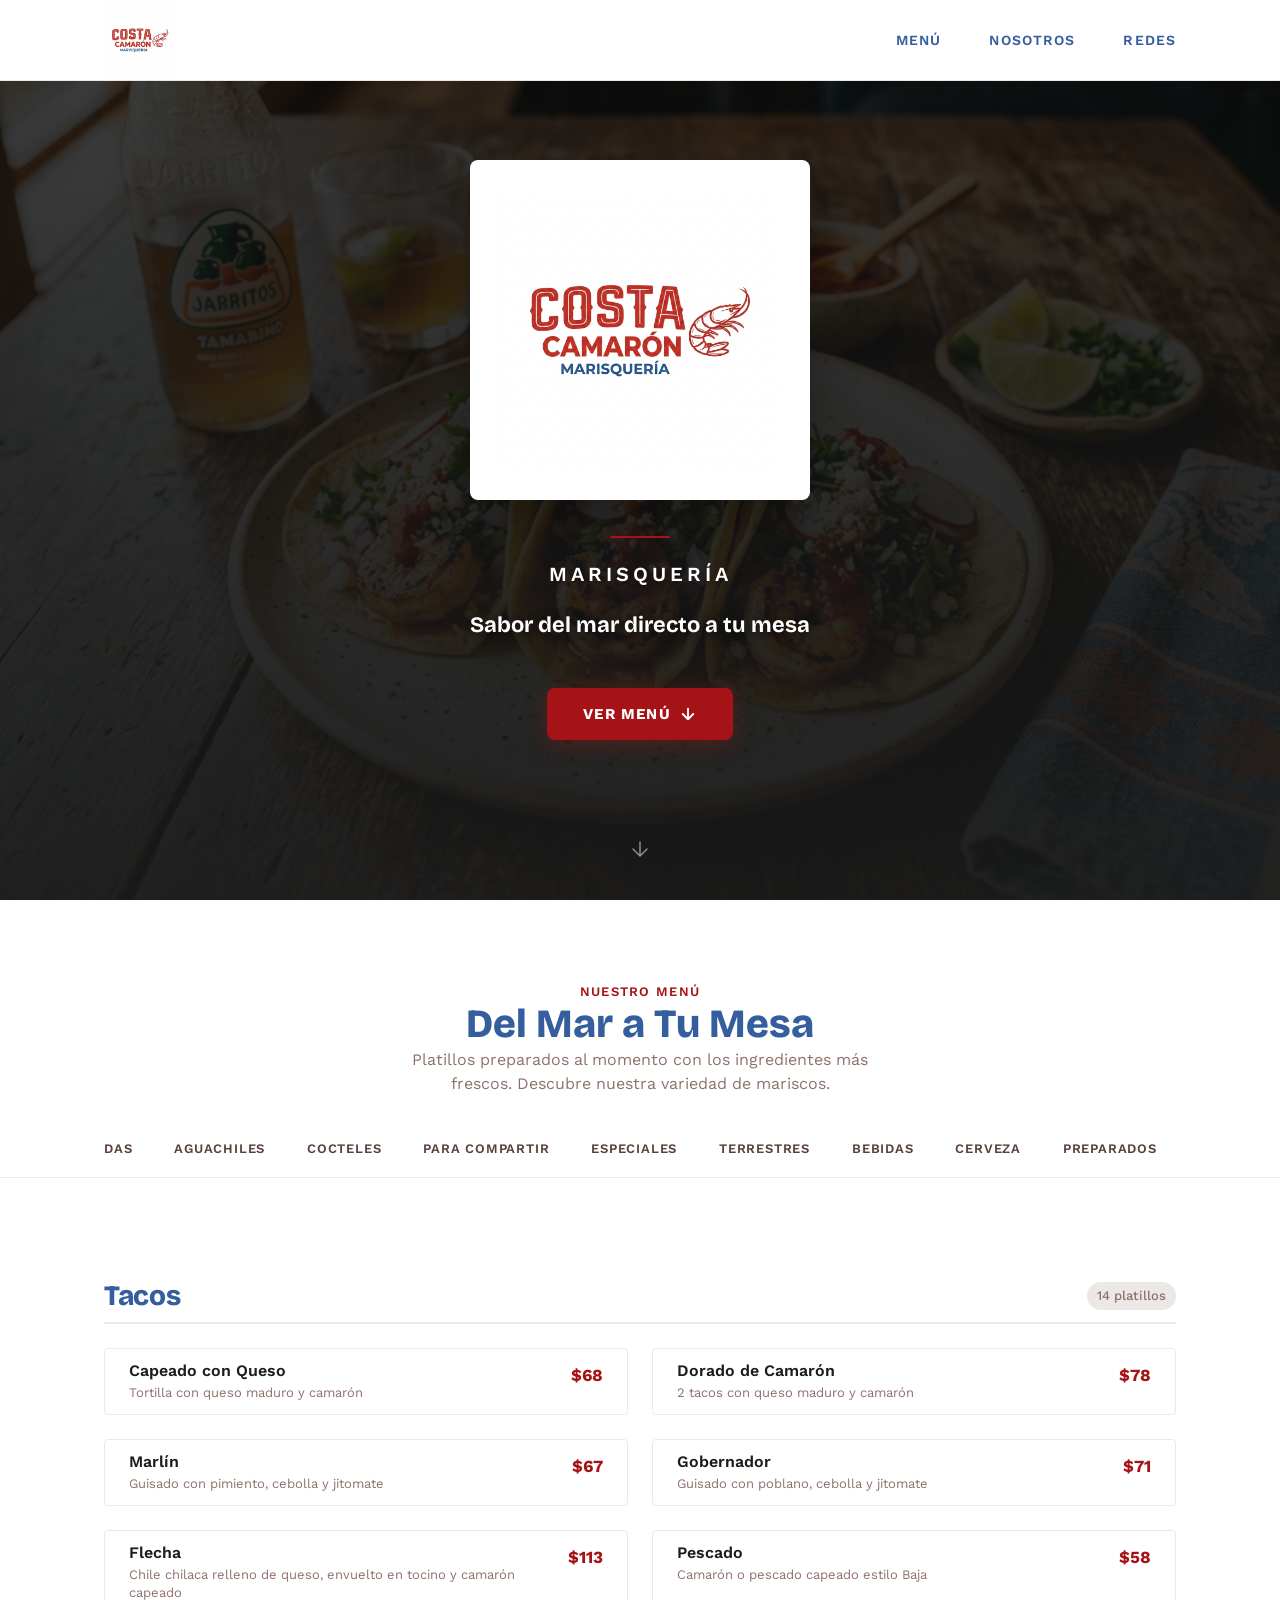
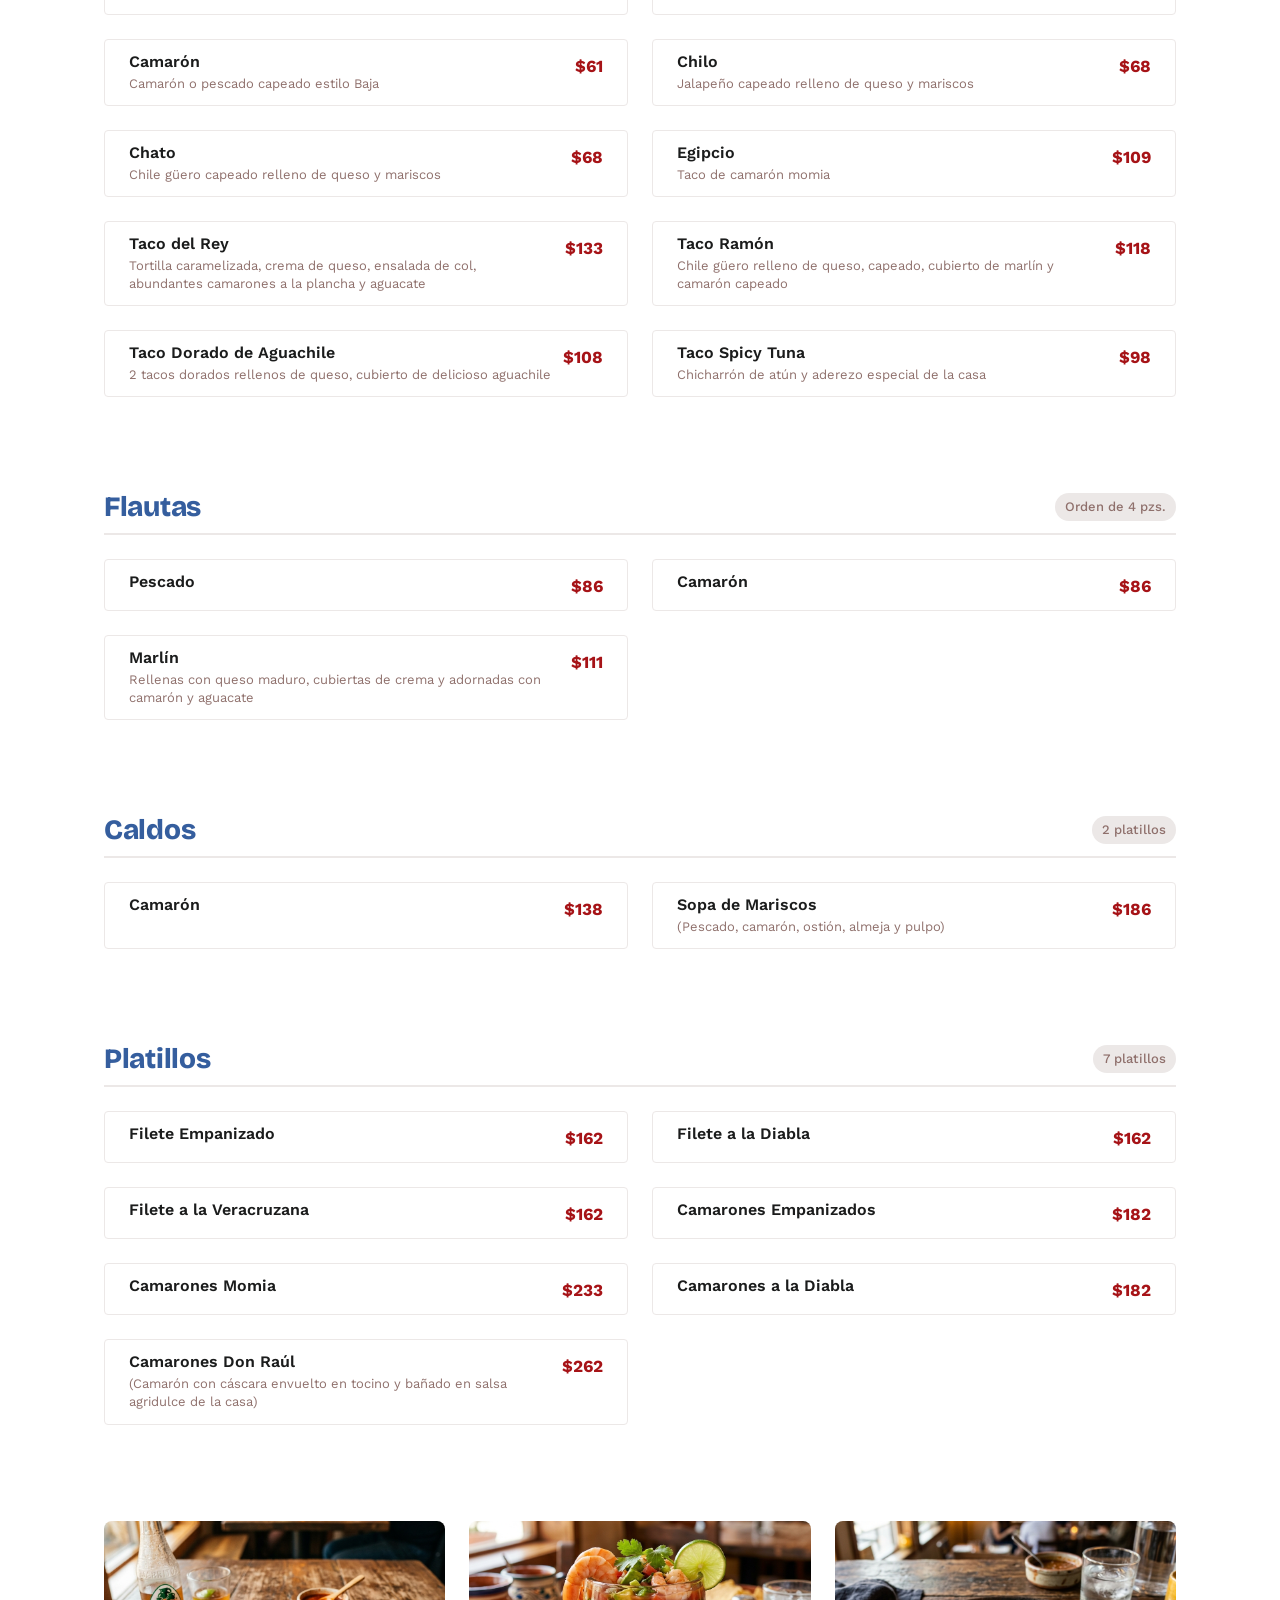
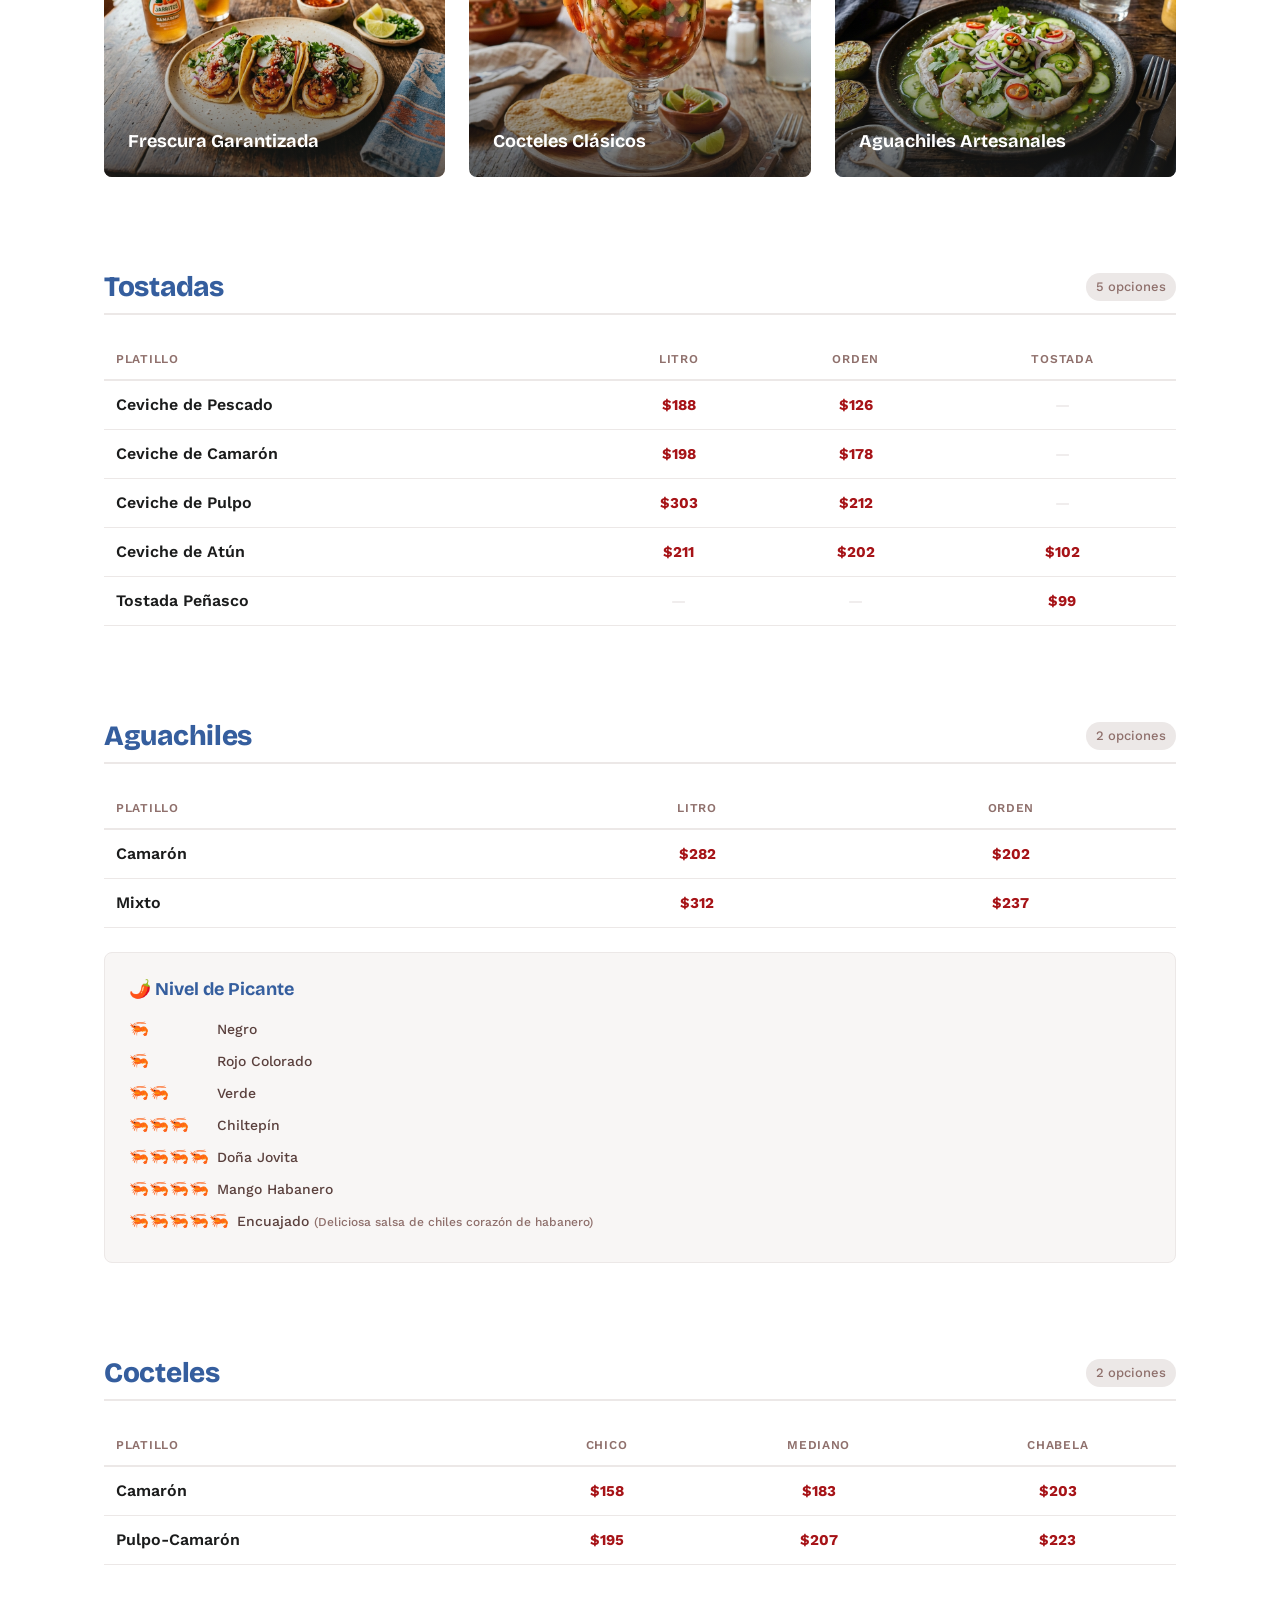
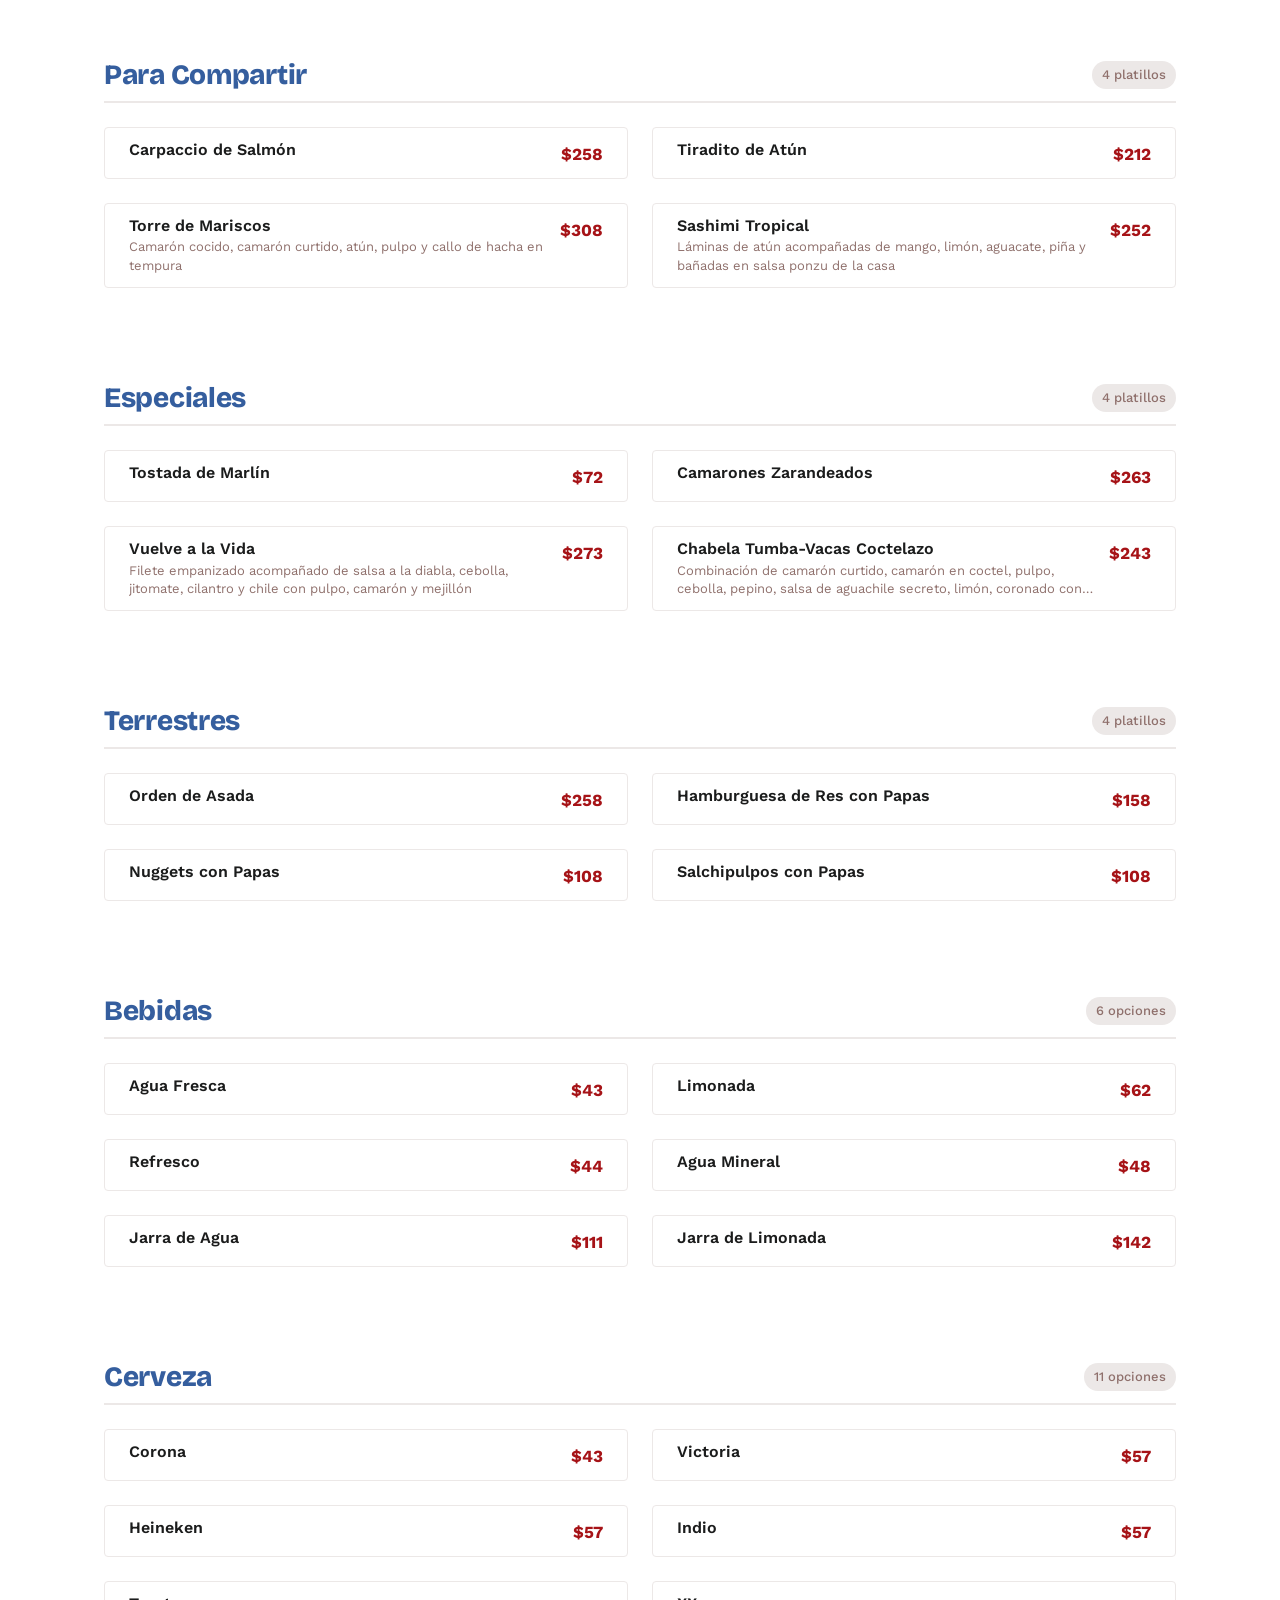
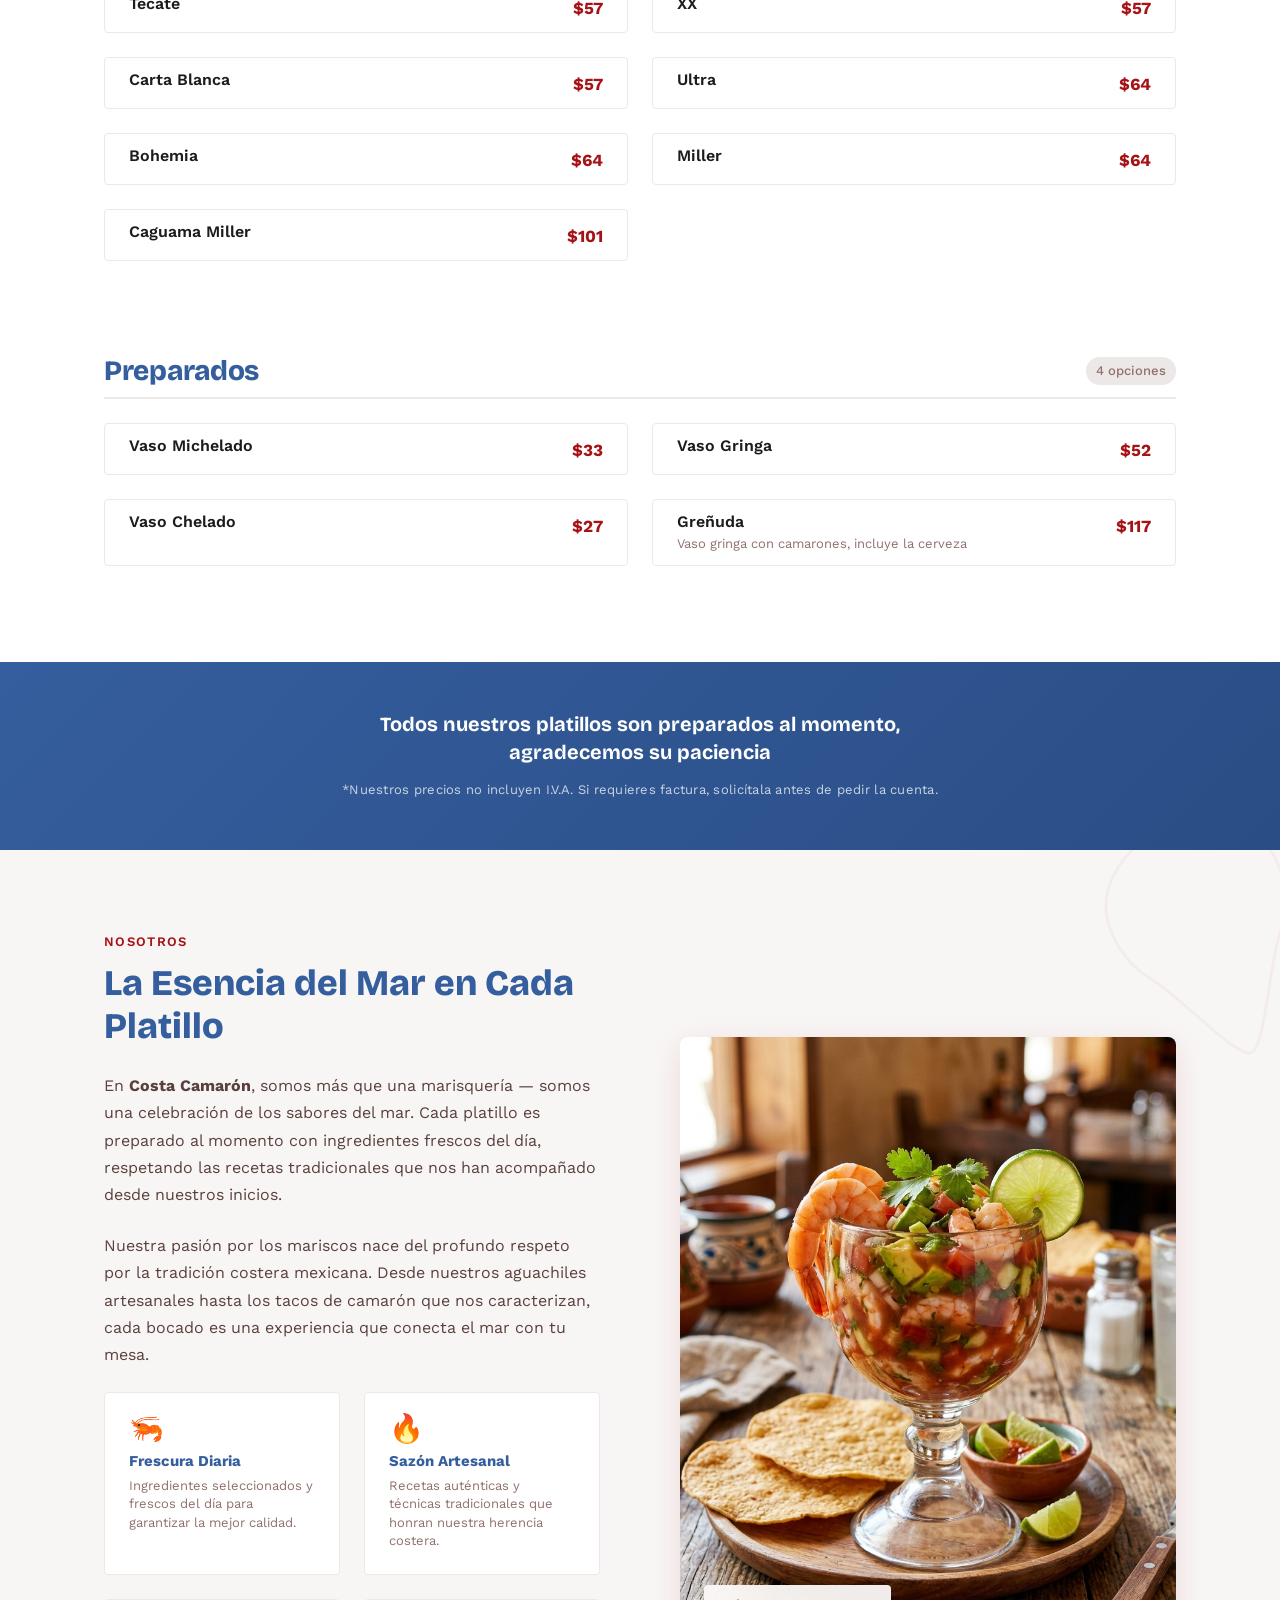
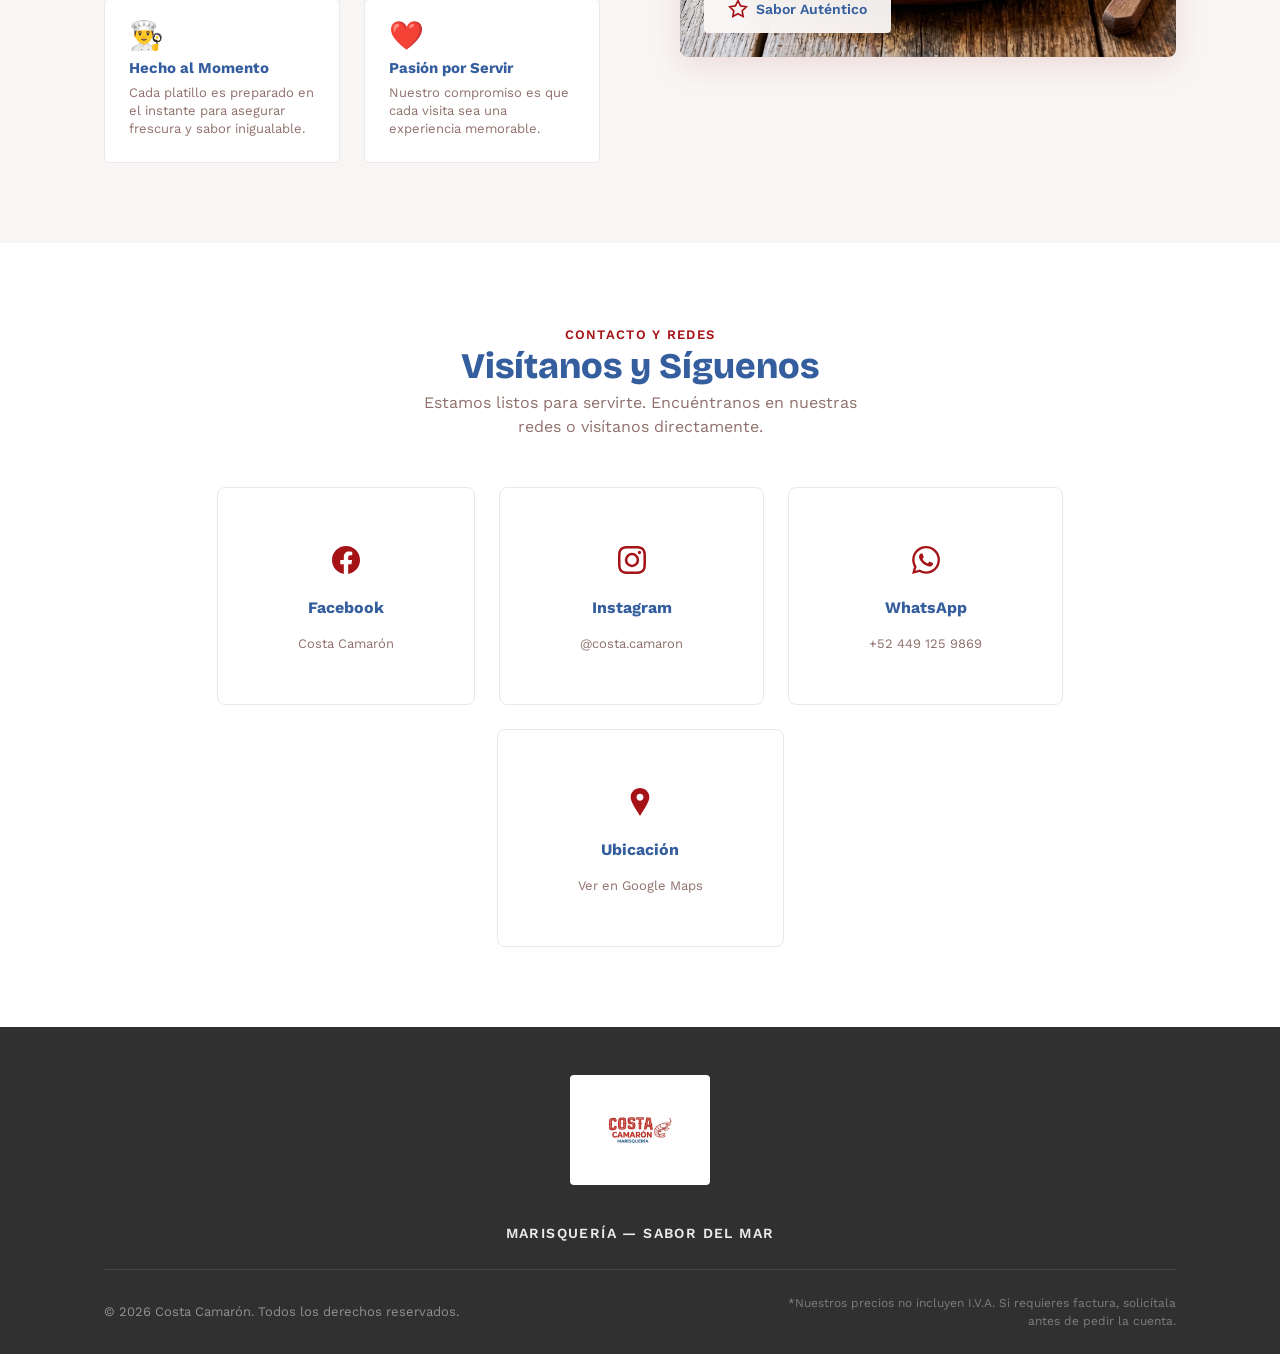
==== commit a70cfd34: "Update social media links and remove category icons" ====
--- a/index.html
+++ b/index.html
@@ -93,7 +93,6 @@
       <!-- ========== TACOS ========== -->
       <section class="menu-category" id="tacos">
         <div class="category-header">
-          <svg class="category-header__icon" width="28" height="28" viewBox="0 0 24 24" fill="none" stroke="currentColor" stroke-width="2" stroke-linecap="round"><path d="M12 2C6.48 2 2 6 2 10c0 1.5.5 3 1.5 4.2C5 16.5 8 22 12 22s7-5.5 8.5-7.8C21.5 13 22 11.5 22 10c0-4-4.48-8-10-8z"/></svg>
           <h2 class="category-header__title">Tacos</h2>
           <span class="category-header__count">14 platillos</span>
         </div>
@@ -202,7 +201,6 @@
       <!-- ========== FLAUTAS ========== -->
       <section class="menu-category" id="flautas">
         <div class="category-header">
-          <svg class="category-header__icon" width="28" height="28" viewBox="0 0 24 24" fill="none" stroke="currentColor" stroke-width="2" stroke-linecap="round"><rect x="3" y="8" width="18" height="8" rx="3"/><path d="M7 8V6a5 5 0 0 1 10 0v2"/></svg>
           <h2 class="category-header__title">Flautas</h2>
           <span class="category-header__count">Orden de 4 pzs.</span>
         </div>
@@ -232,7 +230,6 @@
       <!-- ========== CALDOS ========== -->
       <section class="menu-category" id="caldos">
         <div class="category-header">
-          <svg class="category-header__icon" width="28" height="28" viewBox="0 0 24 24" fill="none" stroke="currentColor" stroke-width="2" stroke-linecap="round"><path d="M12 2a5 5 0 0 0-5 5v3H4a2 2 0 0 0-2 2v2a8 8 0 0 0 16 0v-2a2 2 0 0 0-2-2h-3V7a5 5 0 0 0-5-5z"/></svg>
           <h2 class="category-header__title">Caldos</h2>
           <span class="category-header__count">2 platillos</span>
         </div>
@@ -256,7 +253,6 @@
       <!-- ========== PLATILLOS ========== -->
       <section class="menu-category" id="platillos">
         <div class="category-header">
-          <svg class="category-header__icon" width="28" height="28" viewBox="0 0 24 24" fill="none" stroke="currentColor" stroke-width="2" stroke-linecap="round"><ellipse cx="12" cy="14" rx="10" ry="4"/><path d="M2 14v1a10 4 0 0 0 20 0v-1"/><path d="M12 4a6 6 0 0 1 6 6"/></svg>
           <h2 class="category-header__title">Platillos</h2>
           <span class="category-header__count">7 platillos</span>
         </div>
@@ -332,7 +328,6 @@
       <!-- ========== TOSTADAS ========== -->
       <section class="menu-category" id="tostadas">
         <div class="category-header">
-          <svg class="category-header__icon" width="28" height="28" viewBox="0 0 24 24" fill="none" stroke="currentColor" stroke-width="2" stroke-linecap="round"><circle cx="12" cy="12" r="10"/><path d="M8 12h8"/></svg>
           <h2 class="category-header__title">Tostadas</h2>
           <span class="category-header__count">5 opciones</span>
         </div>
@@ -383,7 +378,6 @@
       <!-- ========== AGUACHILES ========== -->
       <section class="menu-category" id="aguachiles">
         <div class="category-header">
-          <svg class="category-header__icon" width="28" height="28" viewBox="0 0 24 24" fill="none" stroke="currentColor" stroke-width="2" stroke-linecap="round"><path d="M12 2C6 2 2 8 2 12c0 5.5 4.5 10 10 10s10-4.5 10-10c0-4-4-10-10-10z"/><path d="M12 8v4l3 3"/></svg>
           <h2 class="category-header__title">Aguachiles</h2>
           <span class="category-header__count">2 opciones</span>
         </div>
@@ -446,7 +440,6 @@
       <!-- ========== COCTELES ========== -->
       <section class="menu-category" id="cocteles">
         <div class="category-header">
-          <svg class="category-header__icon" width="28" height="28" viewBox="0 0 24 24" fill="none" stroke="currentColor" stroke-width="2" stroke-linecap="round"><path d="M8 22h8M12 18v4M2 6l10 12L22 6H2z"/></svg>
           <h2 class="category-header__title">Cocteles</h2>
           <span class="category-header__count">2 opciones</span>
         </div>
@@ -479,7 +472,6 @@
       <!-- ========== PARA COMPARTIR ========== -->
       <section class="menu-category" id="compartir">
         <div class="category-header">
-          <svg class="category-header__icon" width="28" height="28" viewBox="0 0 24 24" fill="none" stroke="currentColor" stroke-width="2" stroke-linecap="round"><circle cx="18" cy="5" r="3"/><circle cx="6" cy="12" r="3"/><circle cx="18" cy="19" r="3"/><path d="M8.59 13.51l6.83 3.98M15.41 6.51l-6.82 3.98"/></svg>
           <h2 class="category-header__title">Para Compartir</h2>
           <span class="category-header__count">4 platillos</span>
         </div>
@@ -516,7 +508,6 @@
       <!-- ========== ESPECIALES ========== -->
       <section class="menu-category" id="especiales">
         <div class="category-header">
-          <svg class="category-header__icon" width="28" height="28" viewBox="0 0 24 24" fill="none" stroke="currentColor" stroke-width="2" stroke-linecap="round"><polygon points="12 2 15.09 8.26 22 9.27 17 14.14 18.18 21.02 12 17.77 5.82 21.02 7 14.14 2 9.27 8.91 8.26 12 2"/></svg>
           <h2 class="category-header__title">Especiales</h2>
           <span class="category-header__count">4 platillos</span>
         </div>
@@ -553,7 +544,6 @@
       <!-- ========== TERRESTRES ========== -->
       <section class="menu-category" id="terrestres">
         <div class="category-header">
-          <svg class="category-header__icon" width="28" height="28" viewBox="0 0 24 24" fill="none" stroke="currentColor" stroke-width="2" stroke-linecap="round"><path d="M4 15s1-1 4-1 5 2 8 2 4-1 4-1V3s-1 1-4 1-5-2-8-2-4 1-4 1z"/><line x1="4" y1="22" x2="4" y2="15"/></svg>
           <h2 class="category-header__title">Terrestres</h2>
           <span class="category-header__count">4 platillos</span>
         </div>
@@ -588,9 +578,8 @@
       <!-- ========== BEBIDAS ========== -->
       <section class="menu-category" id="bebidas">
         <div class="category-header">
-          <svg class="category-header__icon" width="28" height="28" viewBox="0 0 24 24" fill="none" stroke="currentColor" stroke-width="2" stroke-linecap="round"><path d="M17 8h1a4 4 0 1 1 0 8h-1"/><path d="M3 8h14v9a4 4 0 0 1-4 4H7a4 4 0 0 1-4-4V8z"/><line x1="6" y1="2" x2="6" y2="4"/><line x1="10" y1="2" x2="10" y2="4"/><line x1="14" y1="2" x2="14" y2="4"/></svg>
           <h2 class="category-header__title">Bebidas</h2>
-          <span class="category-header__count">5 opciones</span>
+          <span class="category-header__count">6 opciones</span>
         </div>
         <div class="menu-items">
           <div class="menu-item">
@@ -635,7 +624,6 @@
       <!-- ========== CERVEZA ========== -->
       <section class="menu-category" id="cerveza">
         <div class="category-header">
-          <svg class="category-header__icon" width="28" height="28" viewBox="0 0 24 24" fill="none" stroke="currentColor" stroke-width="2" stroke-linecap="round"><path d="M17 11h1a3 3 0 0 1 0 6h-1"/><path d="M5 8h12v10a3 3 0 0 1-3 3H8a3 3 0 0 1-3-3V8z"/><line x1="8" y1="3" x2="8" y2="5"/><line x1="12" y1="3" x2="12" y2="5"/></svg>
           <h2 class="category-header__title">Cerveza</h2>
           <span class="category-header__count">11 opciones</span>
         </div>
@@ -712,7 +700,6 @@
       <!-- ========== PREPARADOS ========== -->
       <section class="menu-category" id="preparados">
         <div class="category-header">
-          <svg class="category-header__icon" width="28" height="28" viewBox="0 0 24 24" fill="none" stroke="currentColor" stroke-width="2" stroke-linecap="round"><path d="M8 22h8M12 18v4M2 6l10 12L22 6H2z"/><circle cx="12" cy="5" r="1"/></svg>
           <h2 class="category-header__title">Preparados</h2>
           <span class="category-header__count">4 opciones</span>
         </div>
@@ -808,33 +795,41 @@
   <!-- ===== REDES (Social Media) SECTION ===== -->
   <section class="redes" id="redes">
     <div class="container">
-      <p class="redes__label fade-in">Síguenos</p>
-      <h2 class="redes__title fade-in">Encuéntranos en Redes</h2>
-      <p class="redes__subtitle fade-in">Síguenos para ver nuestras promociones, platillos del día y más contenido delicioso.</p>
+      <p class="redes__label fade-in">Contacto y Redes</p>
+      <h2 class="redes__title fade-in">Visítanos y Síguenos</h2>
+      <p class="redes__subtitle fade-in">Estamos listos para servirte. Encuéntranos en nuestras redes o visítanos directamente.</p>
       <div class="redes__grid">
         <!-- Facebook -->
-        <a href="https://facebook.com/costacamaron" target="_blank" rel="noopener noreferrer" class="social-card fade-in">
+        <a href="https://www.facebook.com/profile.php?id=100076208973053" target="_blank" rel="noopener noreferrer" class="social-card fade-in">
           <div class="social-card__icon">
             <svg viewBox="0 0 24 24" fill="currentColor"><path d="M24 12.073c0-6.627-5.373-12-12-12s-12 5.373-12 12c0 5.99 4.388 10.954 10.125 11.854v-8.385H7.078v-3.47h3.047V9.43c0-3.007 1.792-4.669 4.533-4.669 1.312 0 2.686.235 2.686.235v2.953H15.83c-1.491 0-1.956.925-1.956 1.874v2.25h3.328l-.532 3.47h-2.796v8.385C19.612 23.027 24 18.062 24 12.073z"/></svg>
           </div>
           <span class="social-card__name">Facebook</span>
-          <span class="social-card__handle">@costacamaron</span>
+          <span class="social-card__handle">Costa Camarón</span>
         </a>
         <!-- Instagram -->
-        <a href="https://instagram.com/costacamaron" target="_blank" rel="noopener noreferrer" class="social-card fade-in">
+        <a href="https://www.instagram.com/costa.camaron/" target="_blank" rel="noopener noreferrer" class="social-card fade-in">
           <div class="social-card__icon">
             <svg viewBox="0 0 24 24" fill="currentColor"><path d="M12 2.163c3.204 0 3.584.012 4.85.07 3.252.148 4.771 1.691 4.919 4.919.058 1.265.069 1.645.069 4.849 0 3.205-.012 3.584-.069 4.849-.149 3.225-1.664 4.771-4.919 4.919-1.266.058-1.644.07-4.85.07-3.204 0-3.584-.012-4.849-.07-3.26-.149-4.771-1.699-4.919-4.92-.058-1.265-.07-1.644-.07-4.849 0-3.204.013-3.583.07-4.849.149-3.227 1.664-4.771 4.919-4.919 1.266-.057 1.645-.069 4.849-.069zM12 0C8.741 0 8.333.014 7.053.072 2.695.272.273 2.69.073 7.052.014 8.333 0 8.741 0 12c0 3.259.014 3.668.072 4.948.2 4.358 2.618 6.78 6.98 6.98C8.333 23.986 8.741 24 12 24c3.259 0 3.668-.014 4.948-.072 4.354-.2 6.782-2.618 6.979-6.98.059-1.28.073-1.689.073-4.948 0-3.259-.014-3.667-.072-4.947-.196-4.354-2.617-6.78-6.979-6.98C15.668.014 15.259 0 12 0zm0 5.838a6.162 6.162 0 1 0 0 12.324 6.162 6.162 0 0 0 0-12.324zM12 16a4 4 0 1 1 0-8 4 4 0 0 1 0 8zm6.406-11.845a1.44 1.44 0 1 0 0 2.881 1.44 1.44 0 0 0 0-2.881z"/></svg>
           </div>
           <span class="social-card__name">Instagram</span>
-          <span class="social-card__handle">@costacamaron</span>
+          <span class="social-card__handle">@costa.camaron</span>
         </a>
-        <!-- TikTok -->
-        <a href="https://tiktok.com/@costacamaron" target="_blank" rel="noopener noreferrer" class="social-card fade-in">
+        <!-- WhatsApp -->
+        <a href="https://wa.me/524491259869" target="_blank" rel="noopener noreferrer" class="social-card fade-in">
           <div class="social-card__icon">
-            <svg viewBox="0 0 24 24" fill="currentColor"><path d="M12.525.02c1.31-.02 2.61-.01 3.91-.02.08 1.53.63 3.09 1.75 4.17 1.12 1.11 2.7 1.62 4.24 1.79v4.03c-1.44-.05-2.89-.35-4.2-.97-.57-.26-1.1-.59-1.62-.93-.01 2.92.01 5.84-.02 8.75-.08 1.4-.54 2.79-1.35 3.94-1.31 1.92-3.58 3.17-5.91 3.21-1.43.08-2.86-.31-4.08-1.03-2.02-1.19-3.44-3.37-3.65-5.71-.02-.5-.03-1-.01-1.49.18-1.9 1.12-3.72 2.58-4.96 1.66-1.44 3.98-2.13 6.15-1.72.02 1.48-.04 2.96-.04 4.44-.99-.32-2.15-.23-3.02.37-.63.41-1.11 1.04-1.36 1.75-.21.51-.15 1.07-.14 1.61.24 1.64 1.82 3.02 3.5 2.87 1.12-.01 2.19-.66 2.77-1.61.19-.33.4-.67.41-1.06.1-1.79.06-3.57.07-5.36.01-4.03-.01-8.05.02-12.07z"/></svg>
-          </div>
-          <span class="social-card__name">TikTok</span>
-          <span class="social-card__handle">@costacamaron</span>
+            <svg viewBox="0 0 24 24" fill="currentColor"><path d="M17.472 14.382c-.297-.149-1.758-.867-2.03-.967-.273-.099-.471-.148-.67.15-.197.297-.767.966-.94 1.164-.173.199-.347.223-.644.075-.297-.15-1.255-.463-2.39-1.475-.883-.788-1.48-1.761-1.653-2.059-.173-.297-.018-.458.13-.606.134-.133.298-.347.446-.52.149-.174.198-.298.298-.497.099-.198.05-.371-.025-.52-.075-.149-.669-1.612-.916-2.207-.242-.579-.487-.5-.669-.51-.173-.008-.371-.01-.57-.01-.198 0-.52.074-.792.372-.272.297-1.04 1.016-1.04 2.479 0 1.462 1.065 2.875 1.213 3.074.149.198 2.096 3.2 5.077 4.487.709.306 1.262.489 1.694.625.712.227 1.36.195 1.871.118.571-.085 1.758-.719 2.006-1.413.248-.694.248-1.289.173-1.413-.074-.124-.272-.198-.57-.347m-5.421 7.403h-.004a9.87 9.87 0 01-5.031-1.378l-.361-.214-3.741.982.998-3.648-.235-.374a9.86 9.86 0 01-1.51-5.26c.001-5.45 4.436-9.884 9.888-9.884 2.64 0 5.122 1.03 6.988 2.898a9.825 9.825 0 012.893 6.994c-.003 5.45-4.437 9.884-9.885 9.884m8.413-18.297A11.815 11.815 0 0012.05 0C5.495 0 .16 5.335.157 11.892c0 2.096.547 4.142 1.588 5.945L.057 24l6.305-1.654a11.882 11.882 0 005.683 1.448h.005c6.554 0 11.89-5.335 11.893-11.893a11.821 11.821 0 00-3.48-8.413z"/></svg>
+          </div>
+          <span class="social-card__name">WhatsApp</span>
+          <span class="social-card__handle">+52 449 125 9869</span>
+        </a>
+        <!-- Google Maps -->
+        <a href="https://maps.app.goo.gl/ZFziSZFEhiWr4z4Z" target="_blank" rel="noopener noreferrer" class="social-card fade-in">
+          <div class="social-card__icon">
+            <svg viewBox="0 0 24 24" fill="currentColor"><path d="M12 0C7.802 0 4 3.403 4 7.602c0 4.198 3.469 9.21 8 16.398 4.531-7.188 8-12.2 8-16.398C20 3.403 16.199 0 12 0zm0 11c-1.657 0-3-1.343-3-3s1.343-3 3-3 3 1.343 3 3-1.343 3-3 3z"/></svg>
+          </div>
+          <span class="social-card__name">Ubicación</span>
+          <span class="social-card__handle">Ver en Google Maps</span>
         </a>
       </div>
     </div>
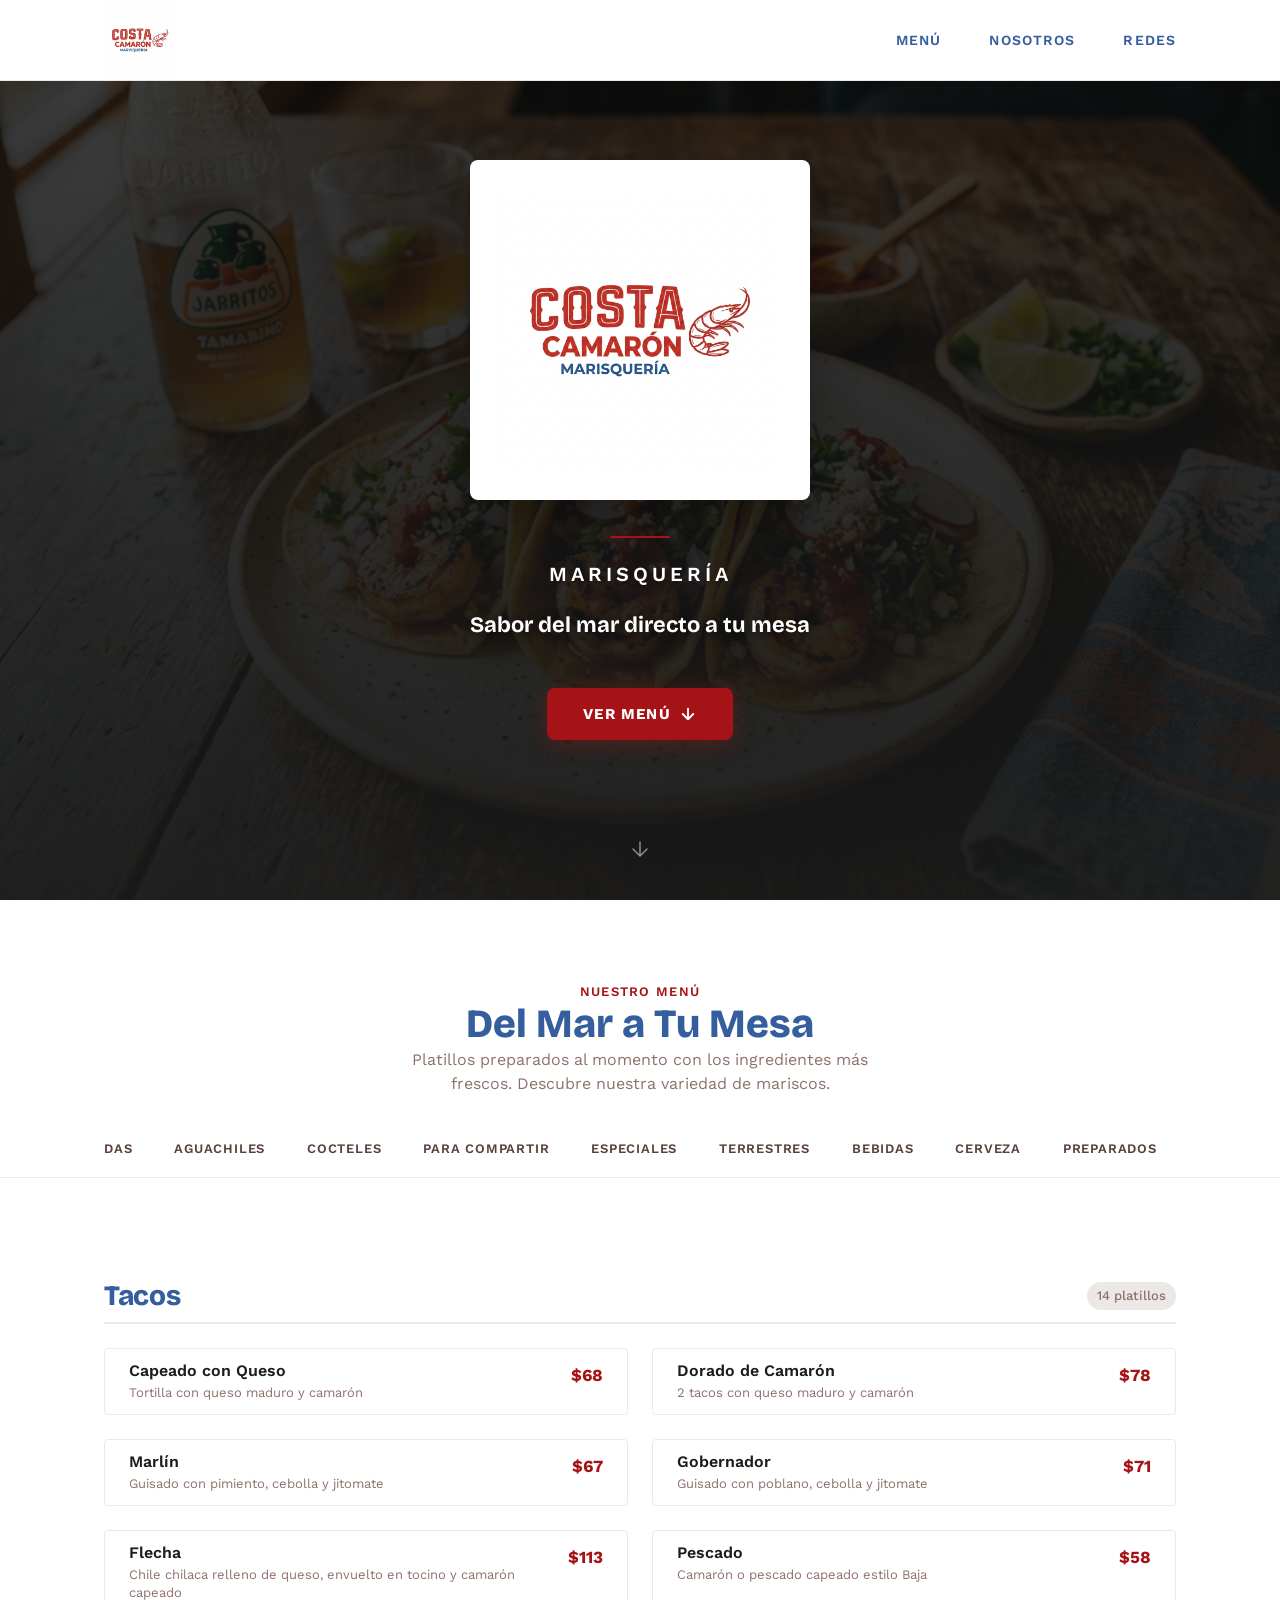
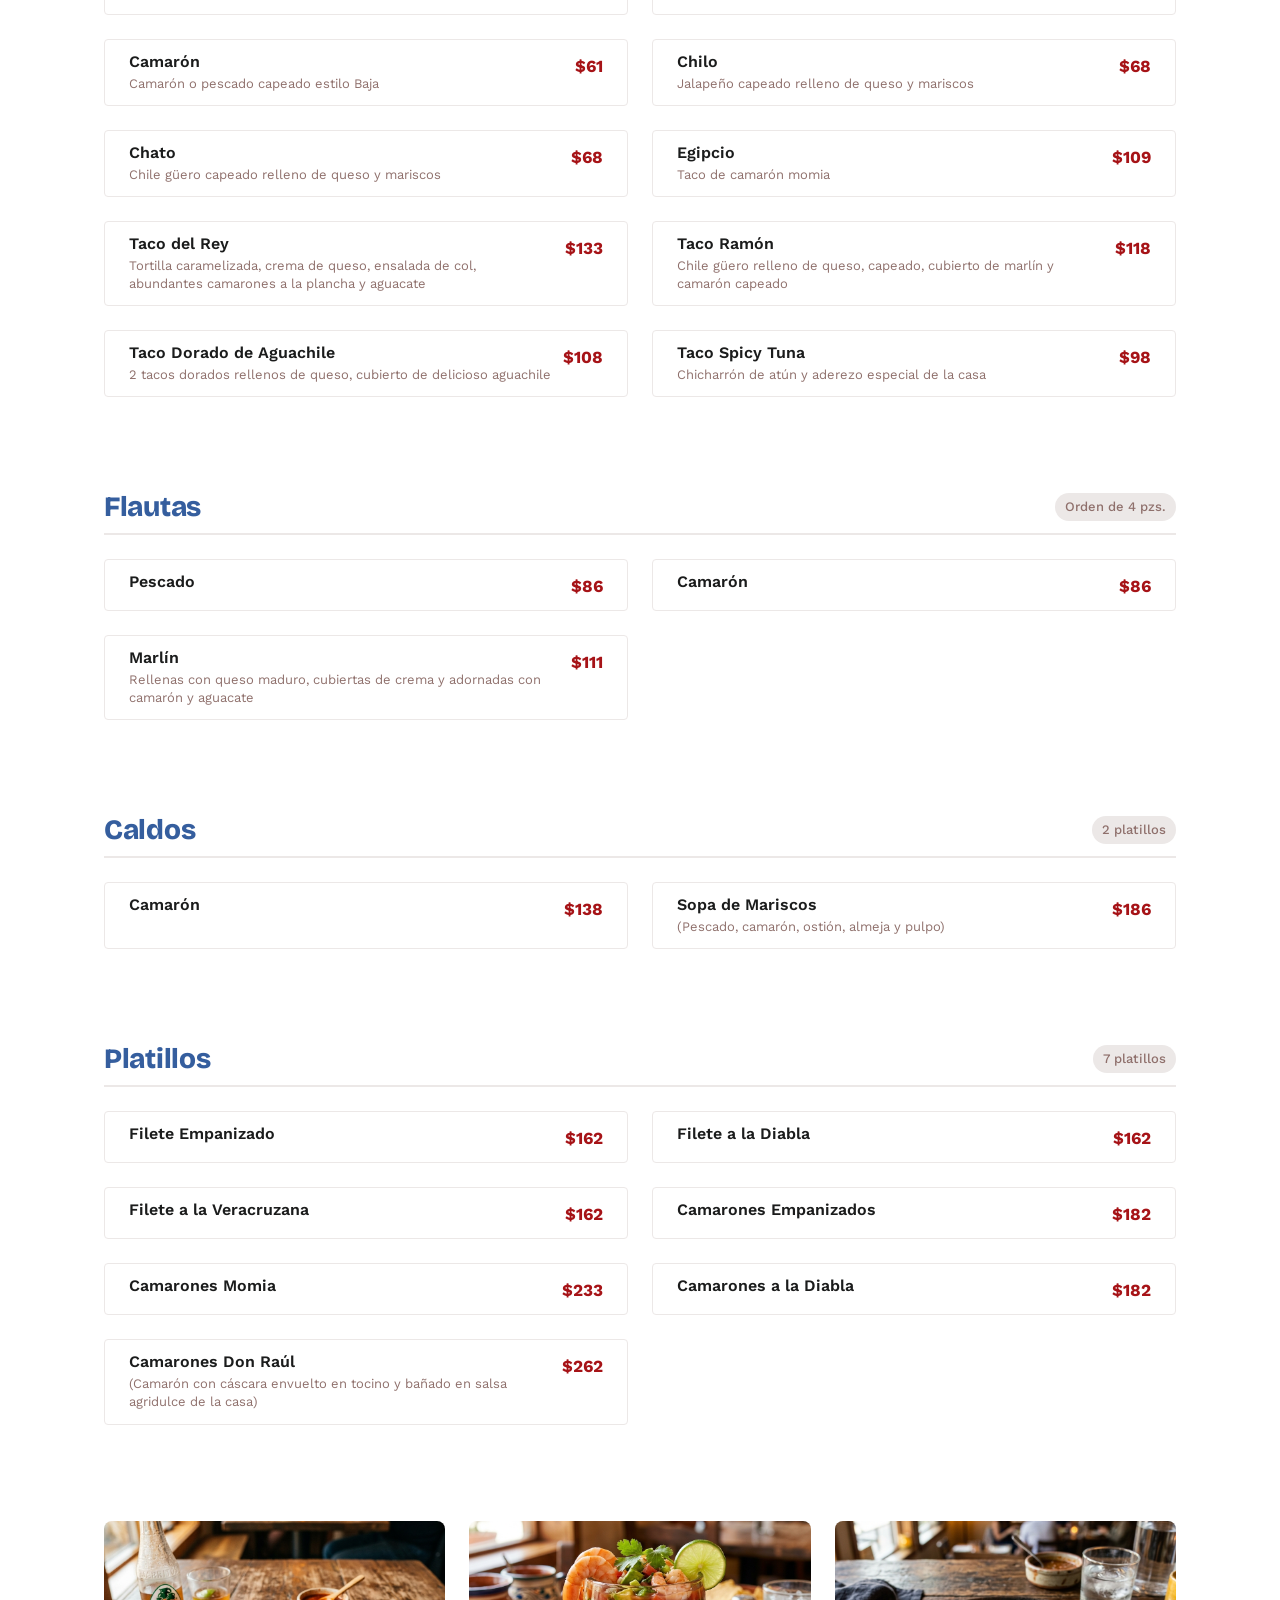
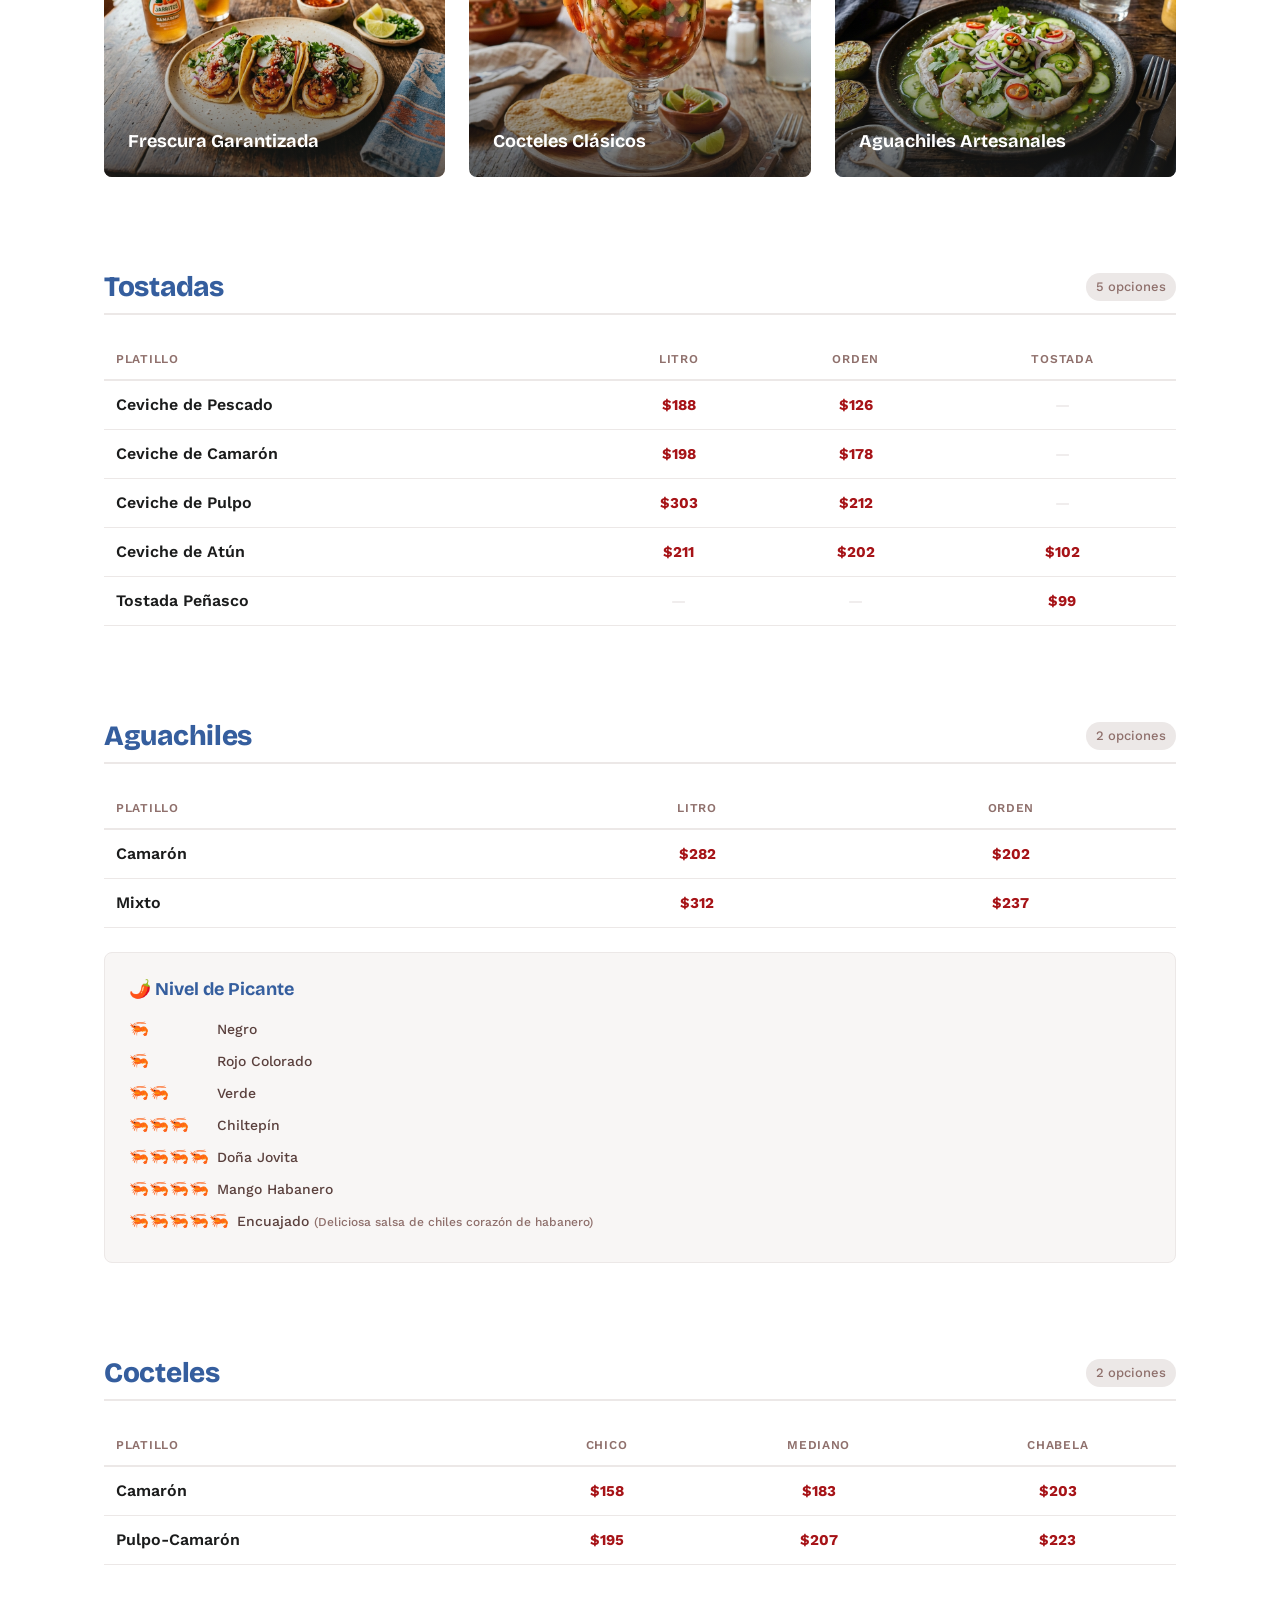
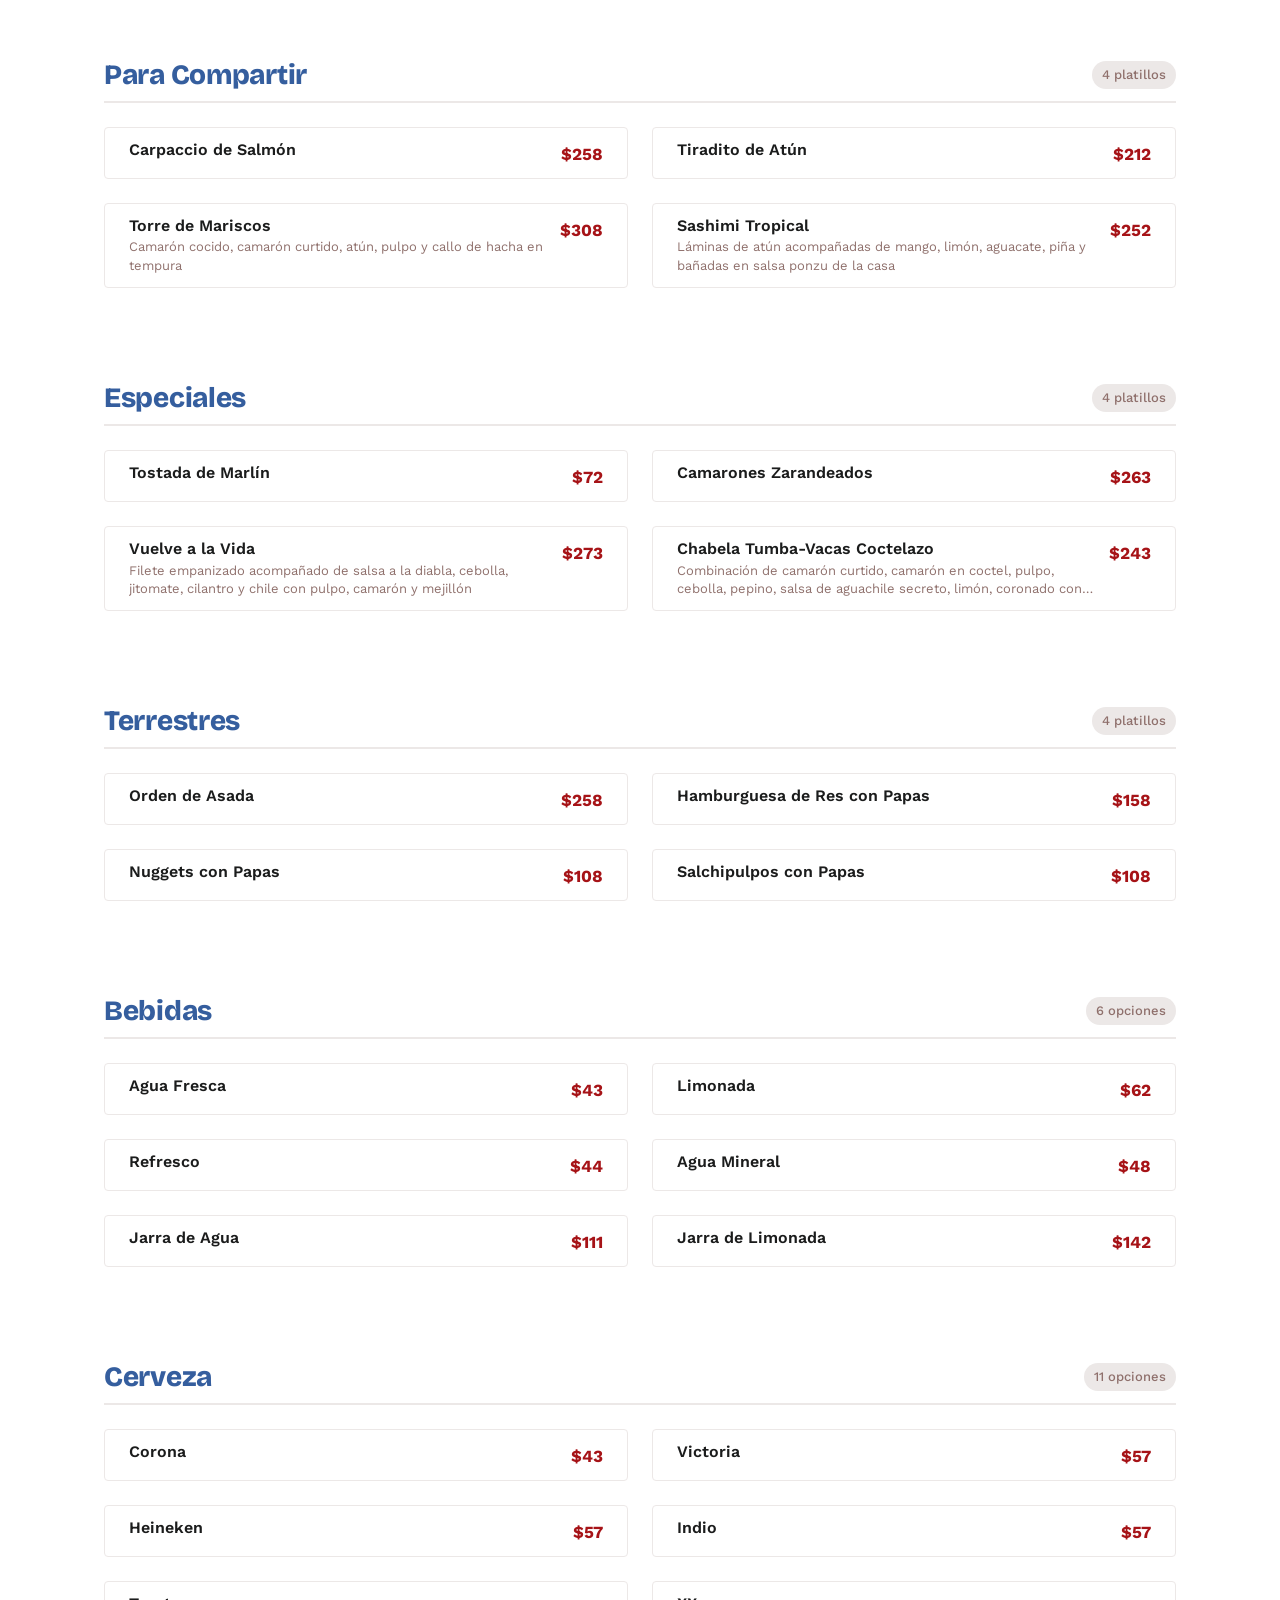
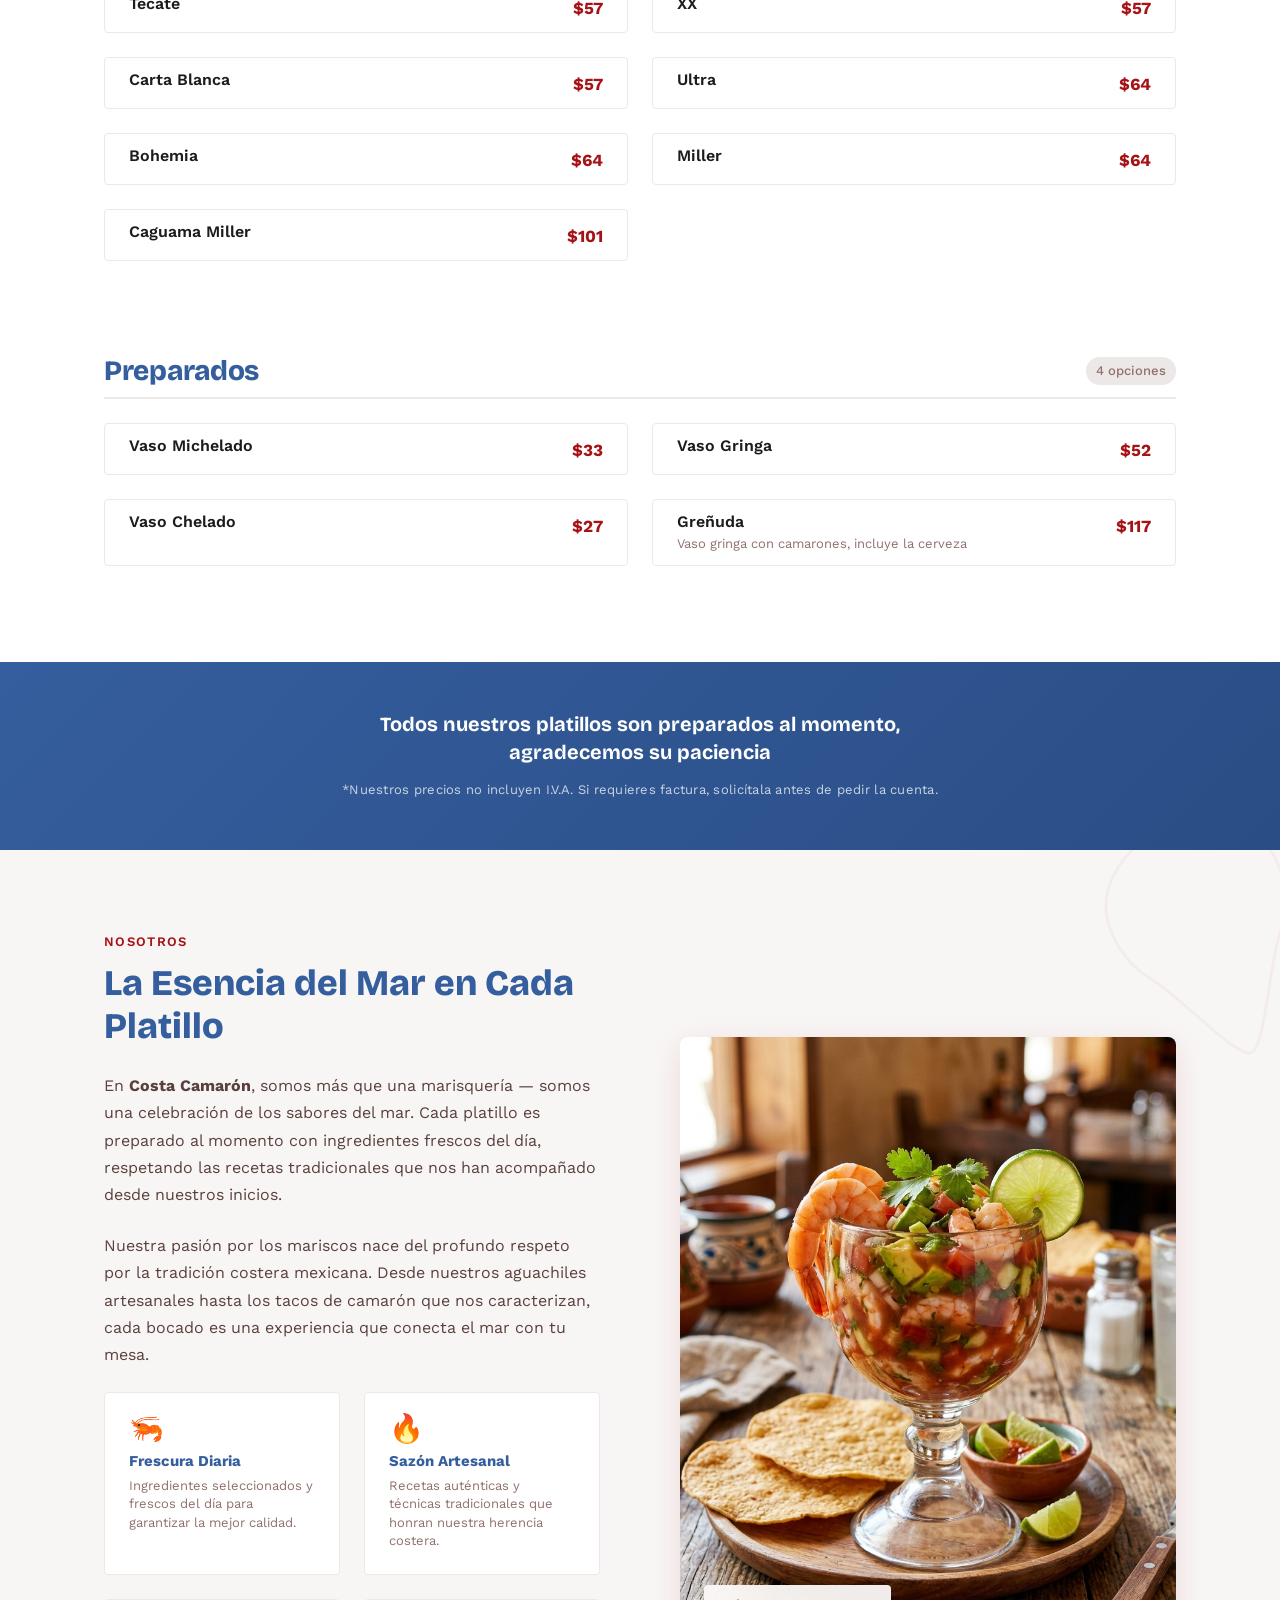
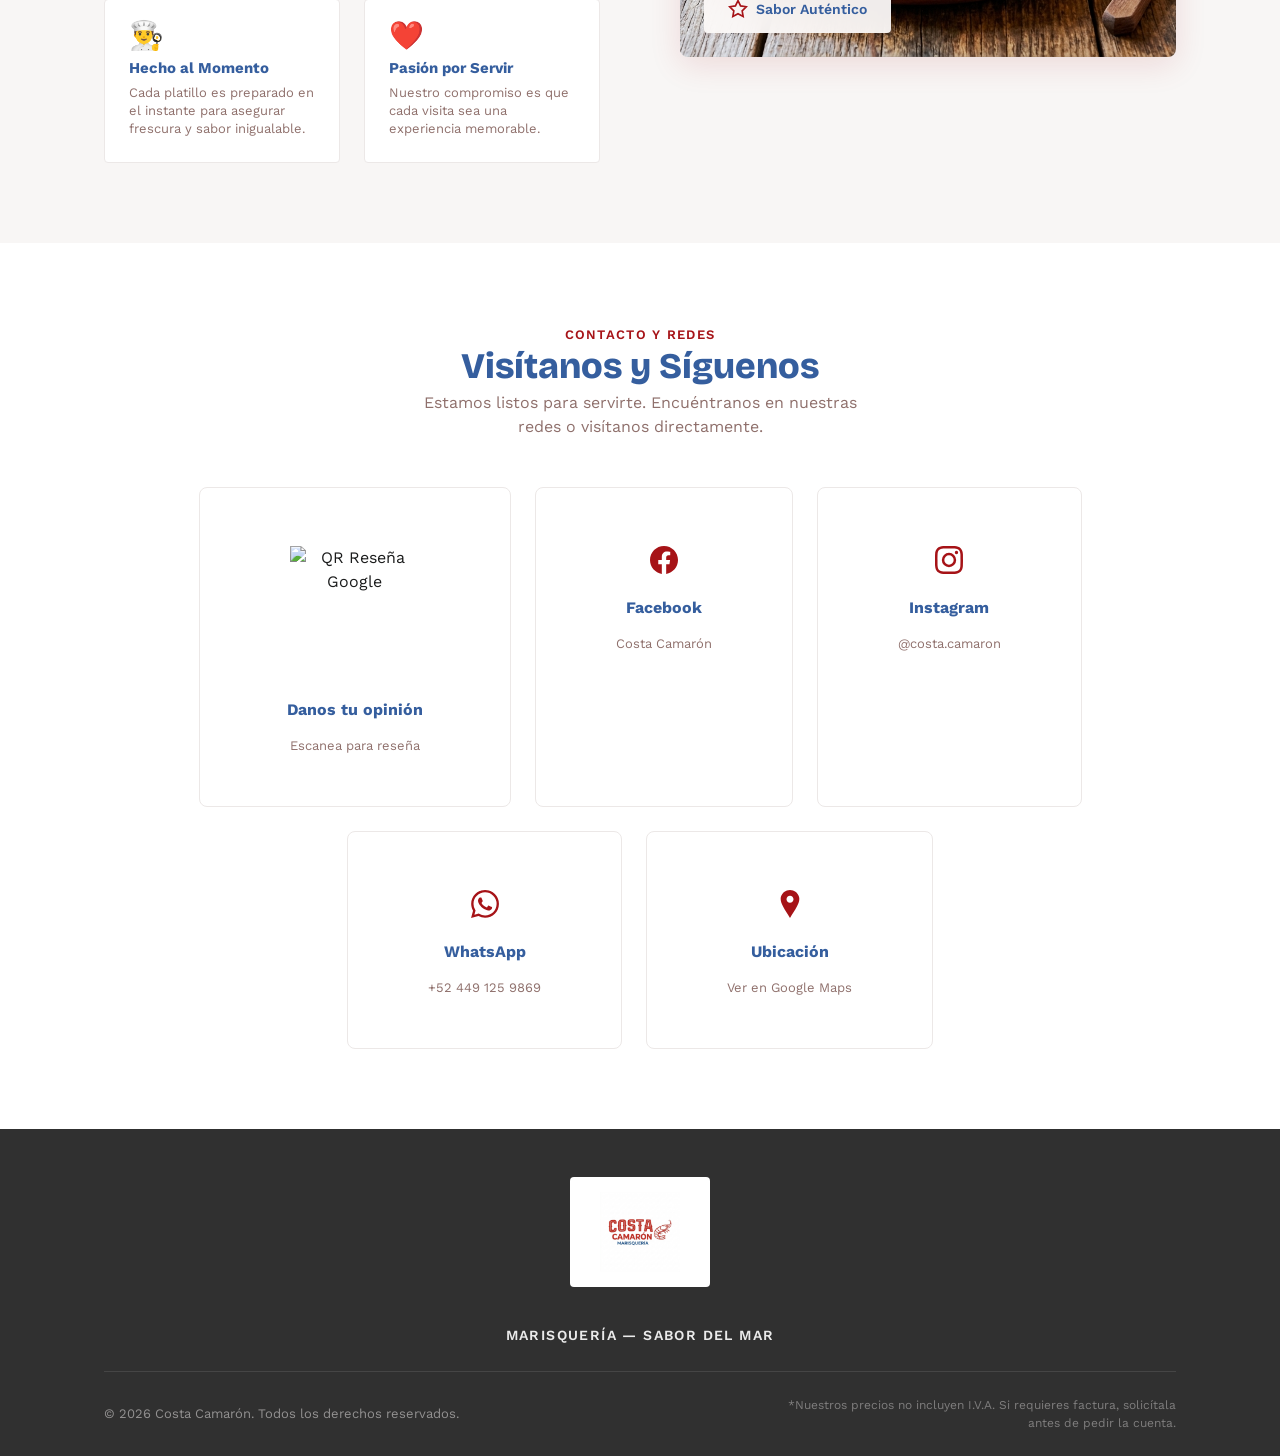
==== commit 66b4a9e5: "Add Google Review QR code with brand colors" ====
--- a/index.html
+++ b/index.html
@@ -799,6 +799,14 @@
       <h2 class="redes__title fade-in">Visítanos y Síguenos</h2>
       <p class="redes__subtitle fade-in">Estamos listos para servirte. Encuéntranos en nuestras redes o visítanos directamente.</p>
       <div class="redes__grid">
+        <!-- Google Review QR -->
+        <div class="social-card fade-in qr-card">
+          <div class="social-card__icon">
+            <img src="https://api.qrserver.com/v1/create-qr-code/?size=150x150&data=https://www.google.com/search?q=opiniones+de+costa+camar%C3%B3n&si=AL3DRZEsmMGCryMMFSHJ3StBhOdZ2-6yYkXd_doETEE1OR-qOTRiI3ermTU8cZiKXjJvAfNxTcdfPVgtmPdBS32xUKhUD8eeO4yvJW2BkSRBtnJ4Akk5aI9PX63n3w0kcdhkYT3Y-4jyMjYJ01HwUgRu-D-D02P-FA%3D%3D&color=a61317&bgcolor=ffffff" alt="QR Reseña Google" class="qr-code">
+          </div>
+          <span class="social-card__name">Danos tu opinión</span>
+          <span class="social-card__handle">Escanea para reseña</span>
+        </div>
         <!-- Facebook -->
         <a href="https://www.facebook.com/profile.php?id=100076208973053" target="_blank" rel="noopener noreferrer" class="social-card fade-in">
           <div class="social-card__icon">
@@ -824,7 +832,7 @@
           <span class="social-card__handle">+52 449 125 9869</span>
         </a>
         <!-- Google Maps -->
-        <a href="https://maps.app.goo.gl/ZFziSZFEhiWr4z4Z" target="_blank" rel="noopener noreferrer" class="social-card fade-in">
+        <a href="https://www.google.com/maps/place/Costa+Camar%C3%B3n/@21.9110908,-102.3313939,17z/data=!3m1!4b1!4m6!3m5!1s0x8429efbf9927a8cb:0x940bfd4f4219c4e0!8m2!3d21.9110908!4d-102.328819!16s%2Fg%2F11sh1wrdxh?entry=ttu&g_ep=EgoyMDI2MDUyMC4wIKXMDSoASAFQAw%3D%3D" target="_blank" rel="noopener noreferrer" class="social-card fade-in">
           <div class="social-card__icon">
             <svg viewBox="0 0 24 24" fill="currentColor"><path d="M12 0C7.802 0 4 3.403 4 7.602c0 4.198 3.469 9.21 8 16.398 4.531-7.188 8-12.2 8-16.398C20 3.403 16.199 0 12 0zm0 11c-1.657 0-3-1.343-3-3s1.343-3 3-3 3 1.343 3 3-1.343 3-3 3z"/></svg>
           </div>
--- a/styles.css
+++ b/styles.css
@@ -1223,6 +1223,20 @@
   }
 }
 
+.qr-card .social-card__icon {
+  width: 150px;
+  height: 150px;
+  background: white;
+  padding: 10px;
+  border-radius: var(--rounded);
+}
+
+.qr-code {
+  width: 100%;
+  height: 100%;
+  object-fit: contain;
+}
+
 /* ============================================
    FOOTER
    ============================================ */
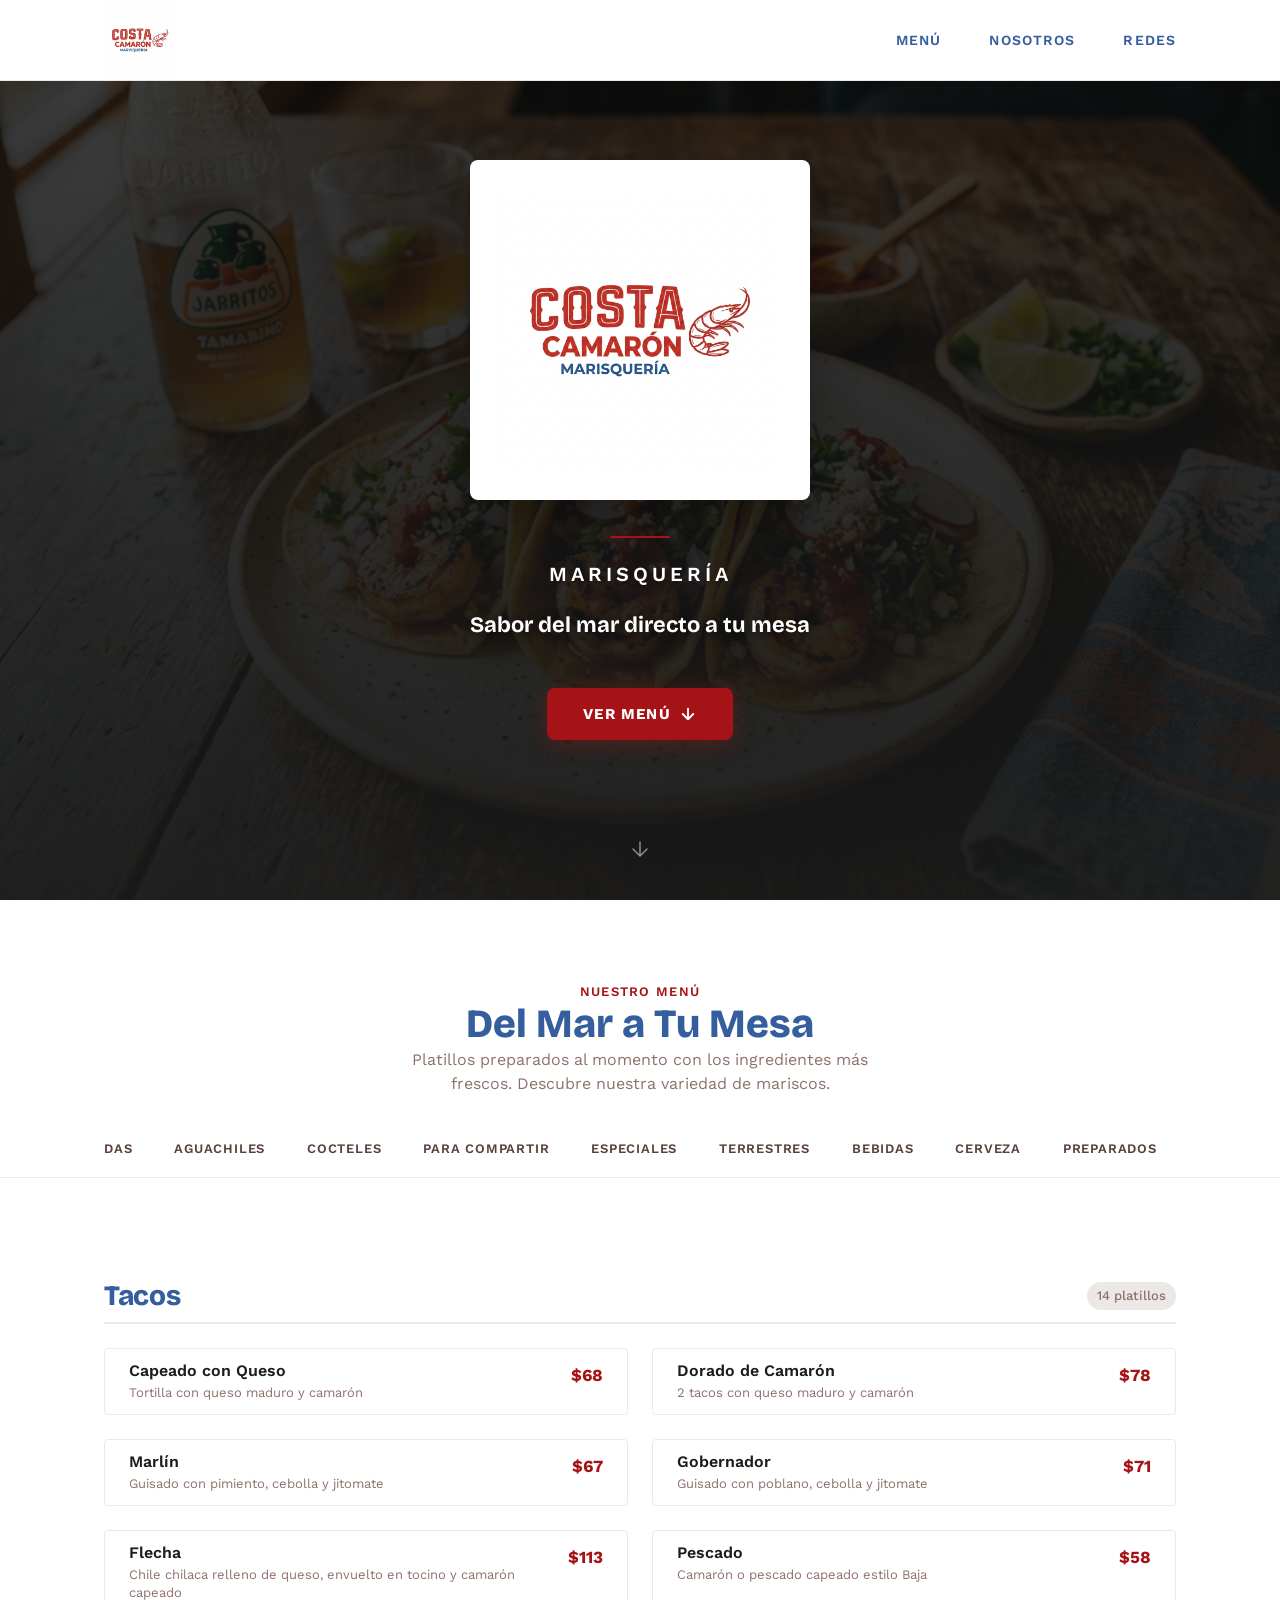
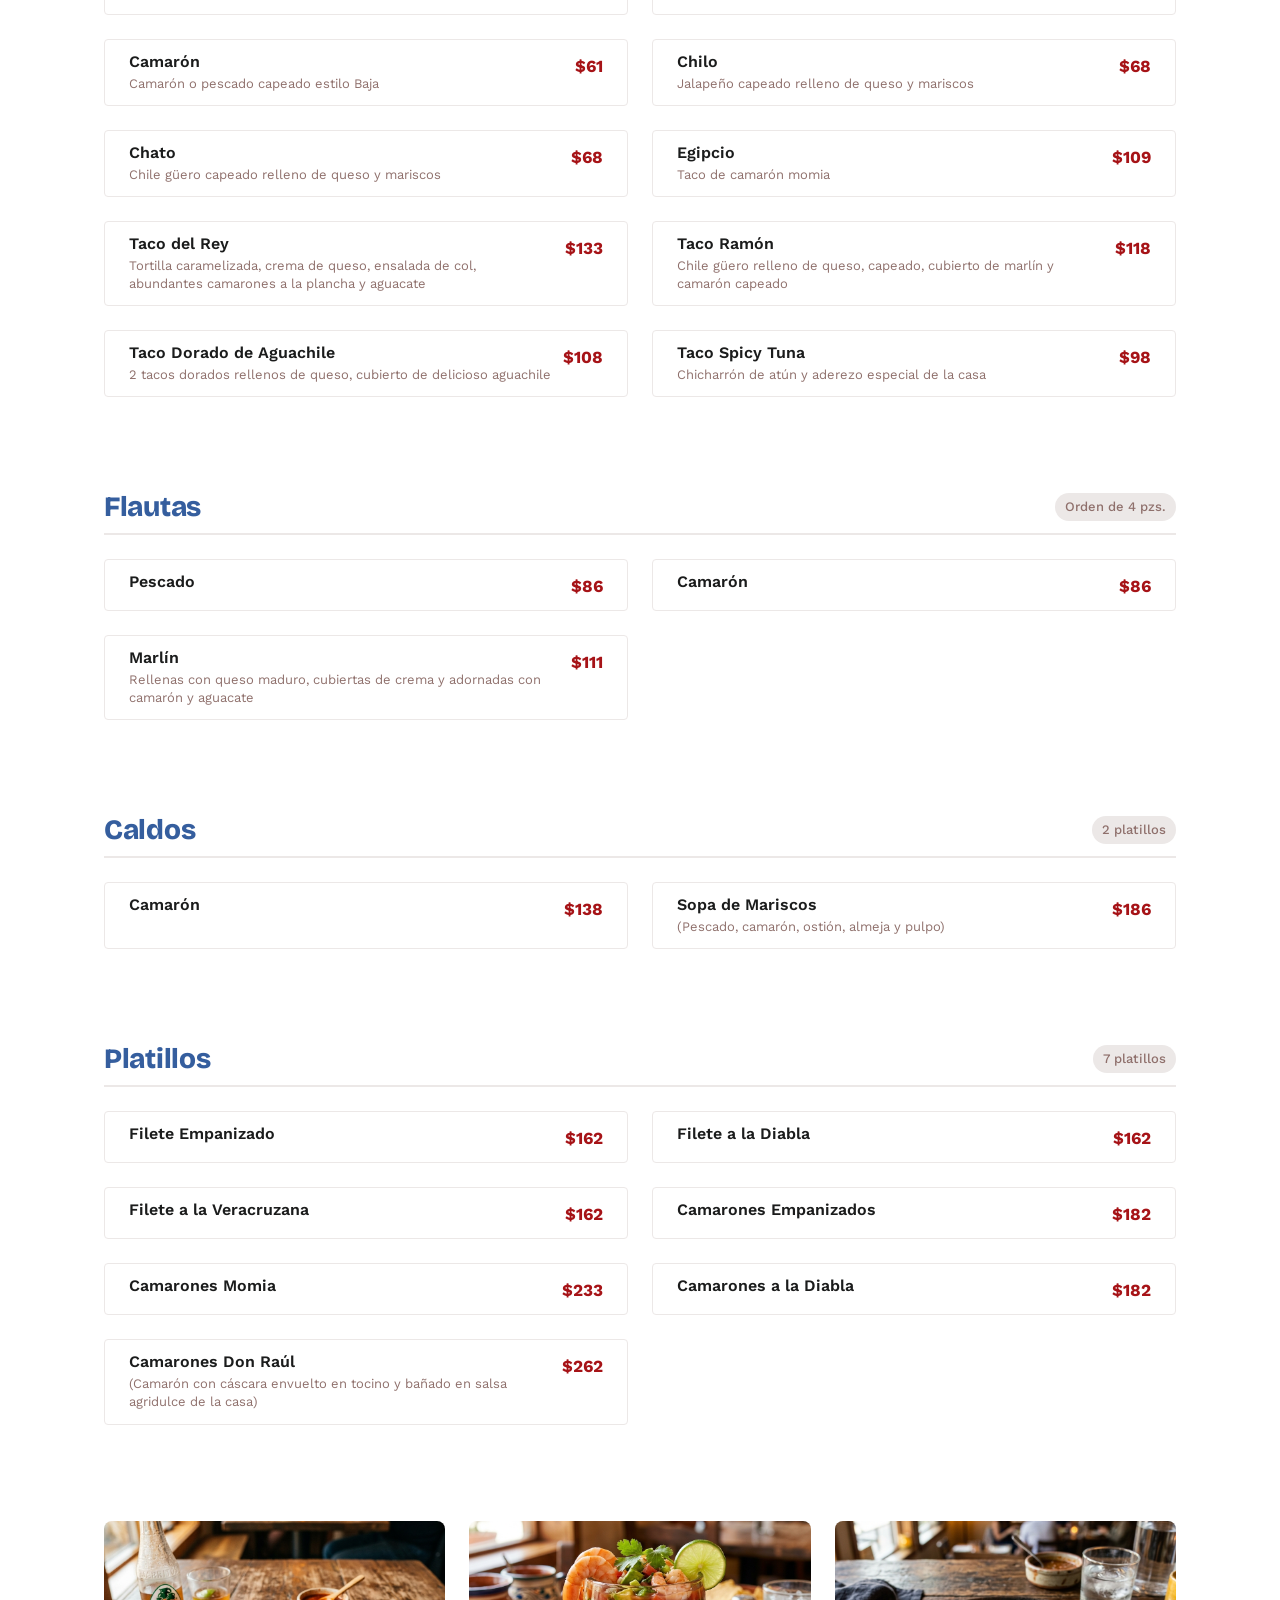
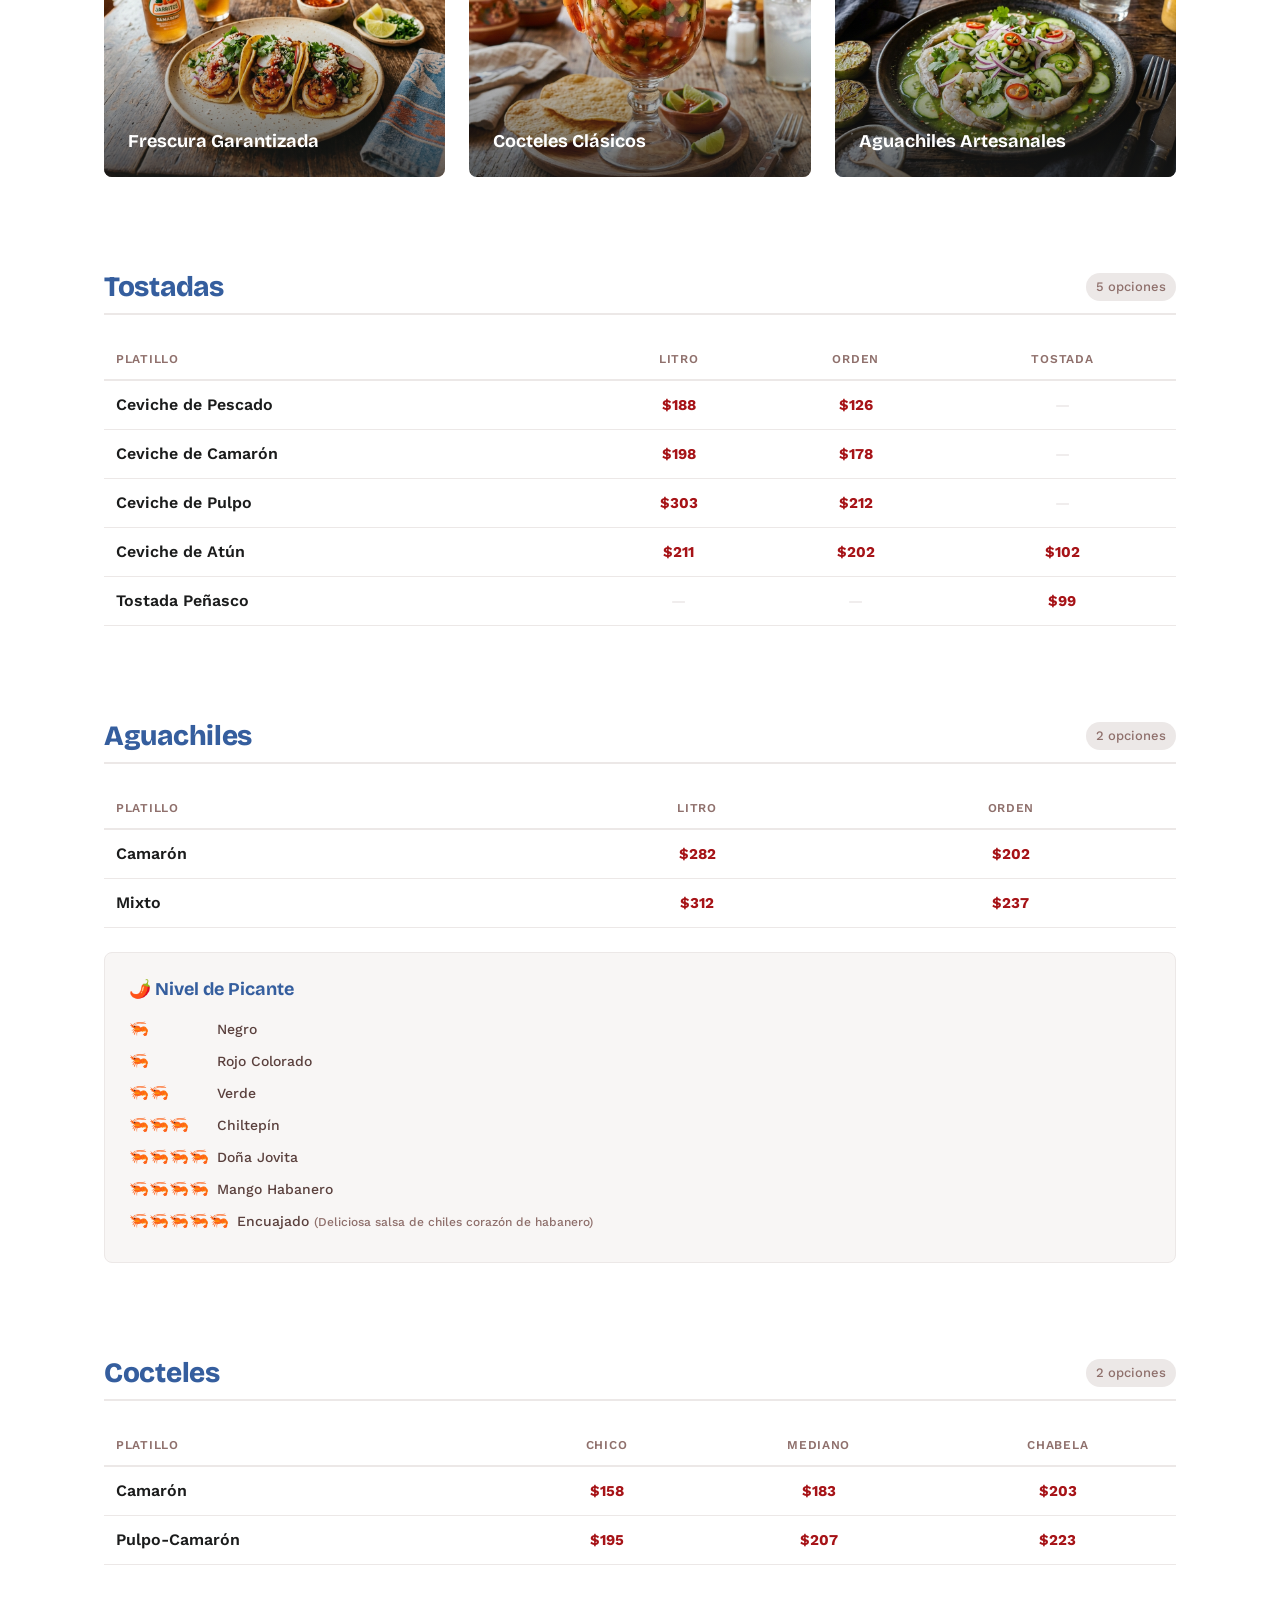
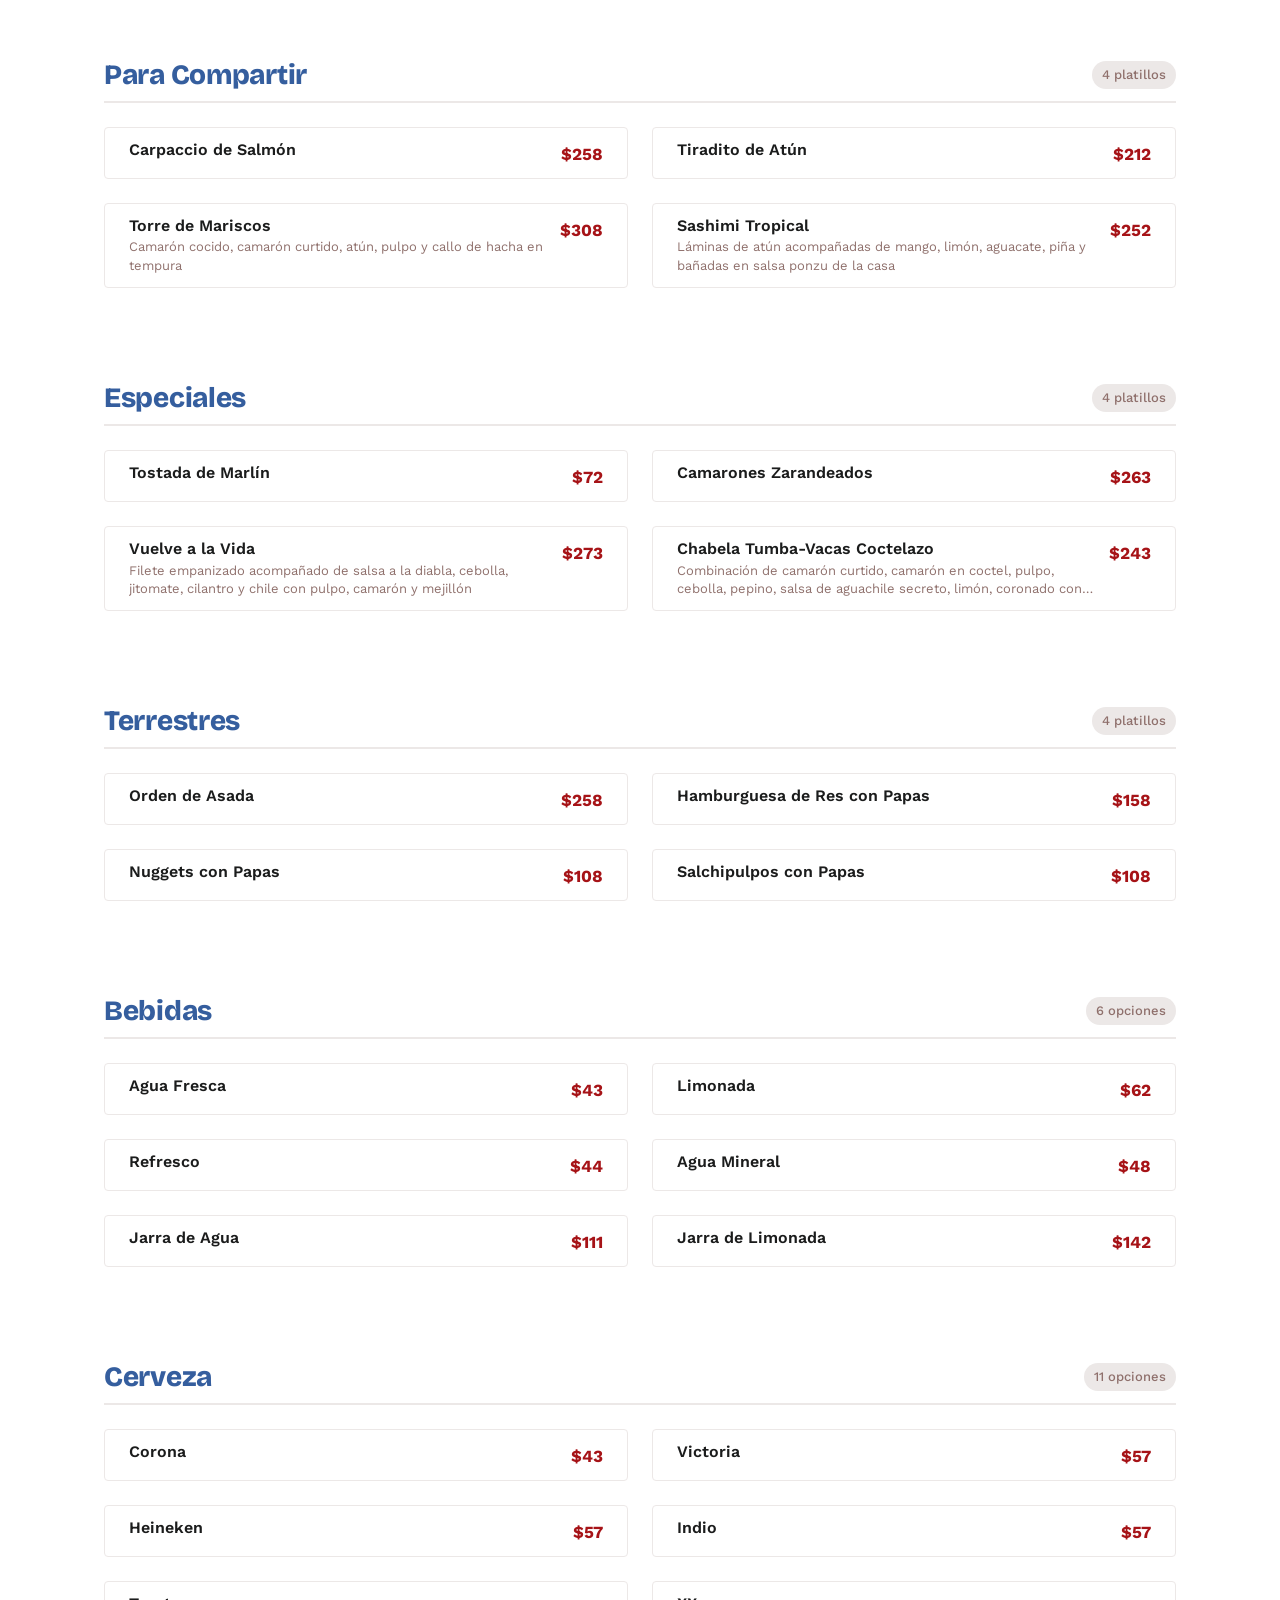
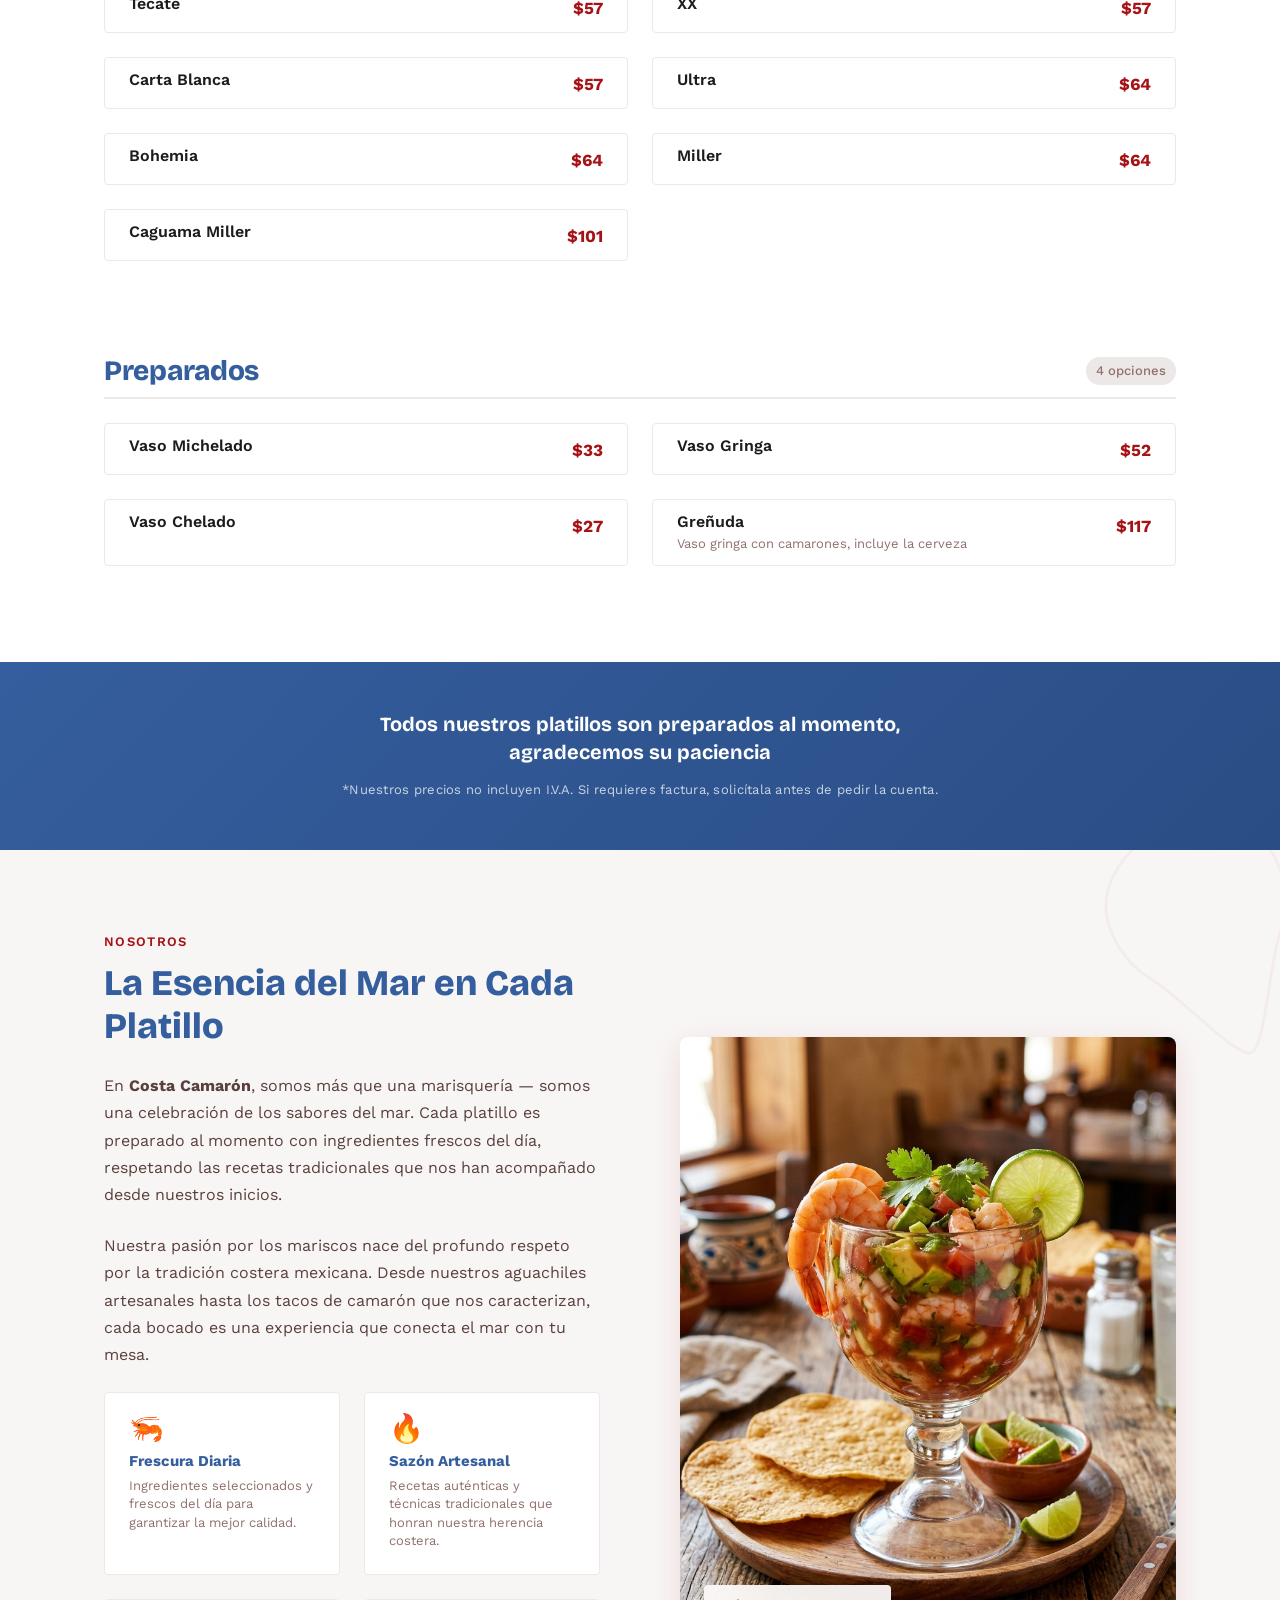
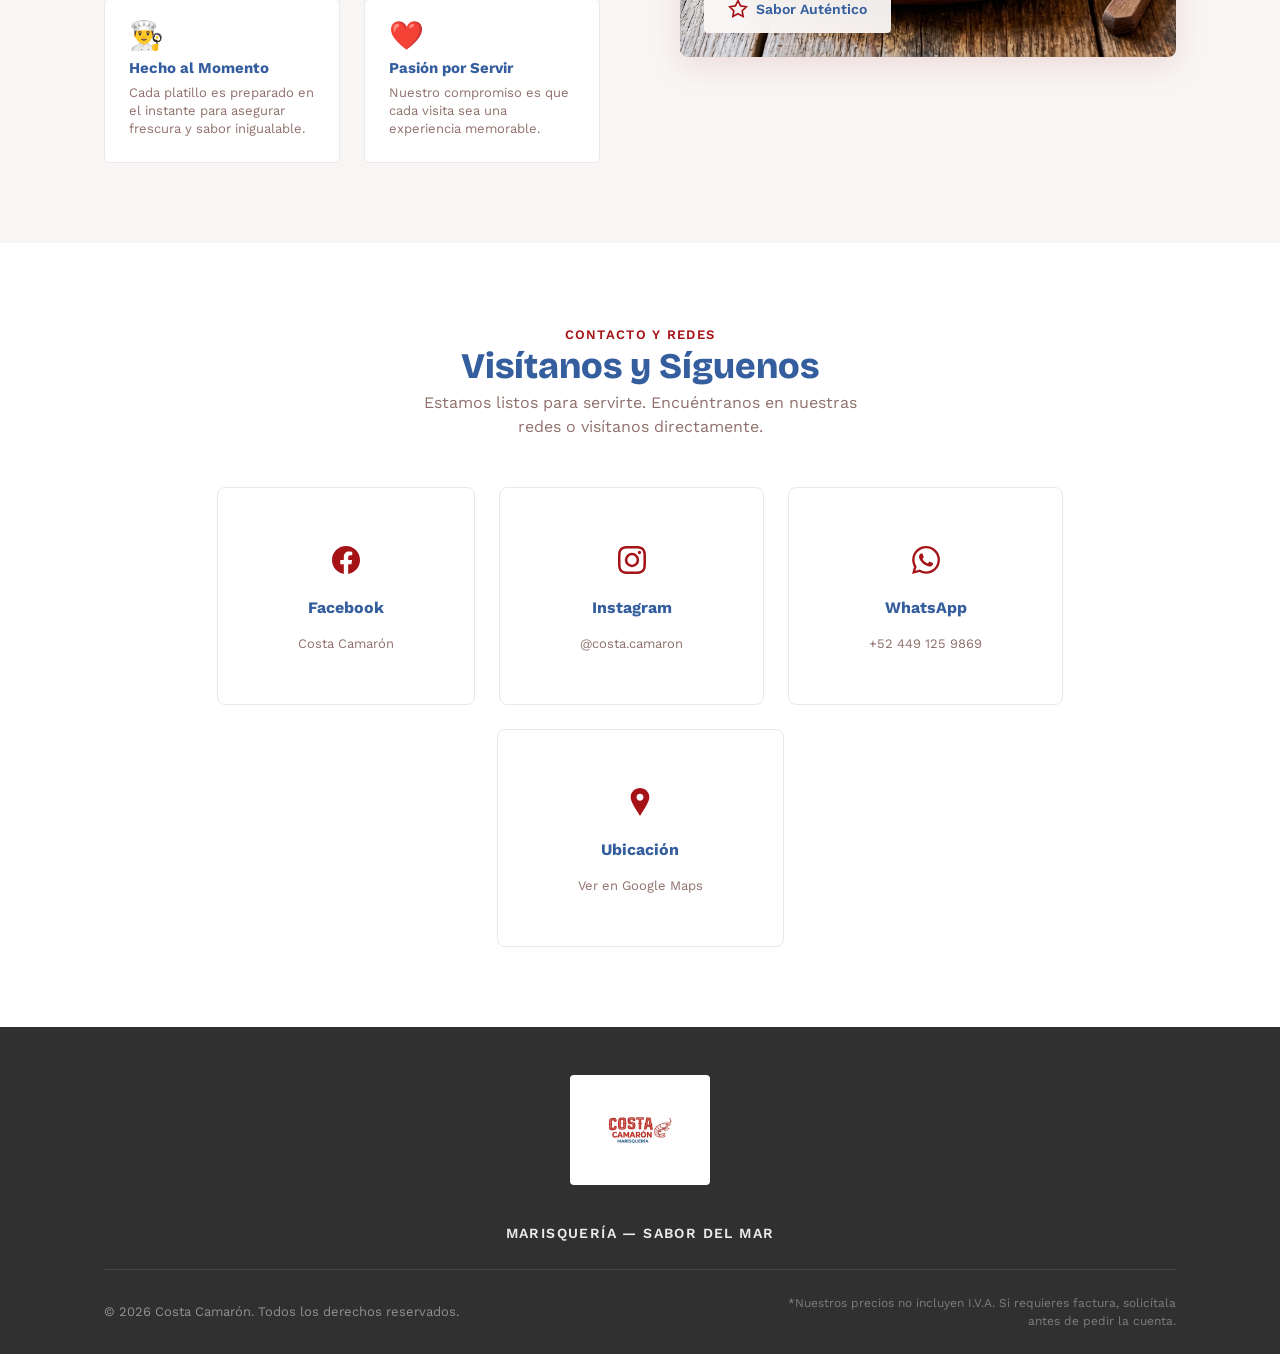
==== commit cef5fe08: "Remove QR from landing page" ====
--- a/index.html
+++ b/index.html
@@ -799,14 +799,6 @@
       <h2 class="redes__title fade-in">Visítanos y Síguenos</h2>
       <p class="redes__subtitle fade-in">Estamos listos para servirte. Encuéntranos en nuestras redes o visítanos directamente.</p>
       <div class="redes__grid">
-        <!-- Google Review QR -->
-        <div class="social-card fade-in qr-card">
-          <div class="social-card__icon">
-            <img src="https://api.qrserver.com/v1/create-qr-code/?size=150x150&data=https://www.google.com/search?q=opiniones+de+costa+camar%C3%B3n&si=AL3DRZEsmMGCryMMFSHJ3StBhOdZ2-6yYkXd_doETEE1OR-qOTRiI3ermTU8cZiKXjJvAfNxTcdfPVgtmPdBS32xUKhUD8eeO4yvJW2BkSRBtnJ4Akk5aI9PX63n3w0kcdhkYT3Y-4jyMjYJ01HwUgRu-D-D02P-FA%3D%3D&color=a61317&bgcolor=ffffff" alt="QR Reseña Google" class="qr-code">
-          </div>
-          <span class="social-card__name">Danos tu opinión</span>
-          <span class="social-card__handle">Escanea para reseña</span>
-        </div>
         <!-- Facebook -->
         <a href="https://www.facebook.com/profile.php?id=100076208973053" target="_blank" rel="noopener noreferrer" class="social-card fade-in">
           <div class="social-card__icon">
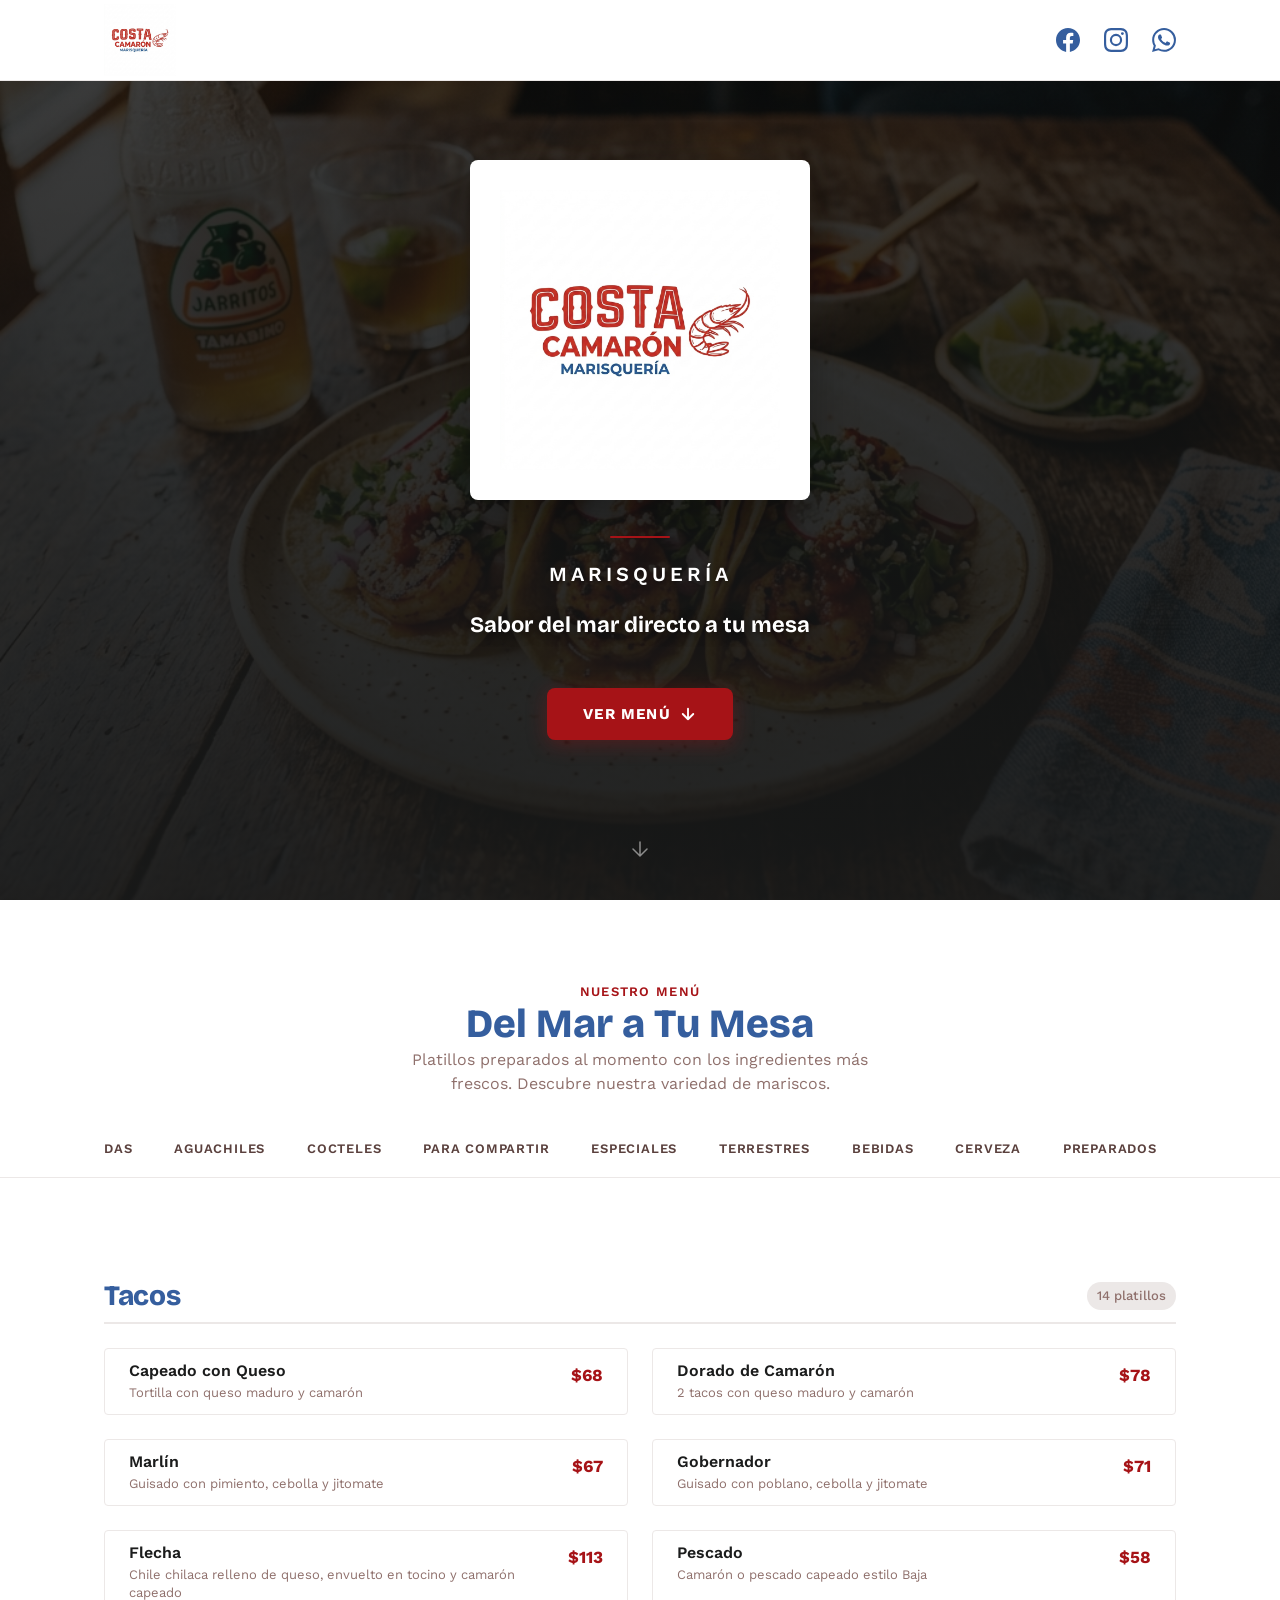
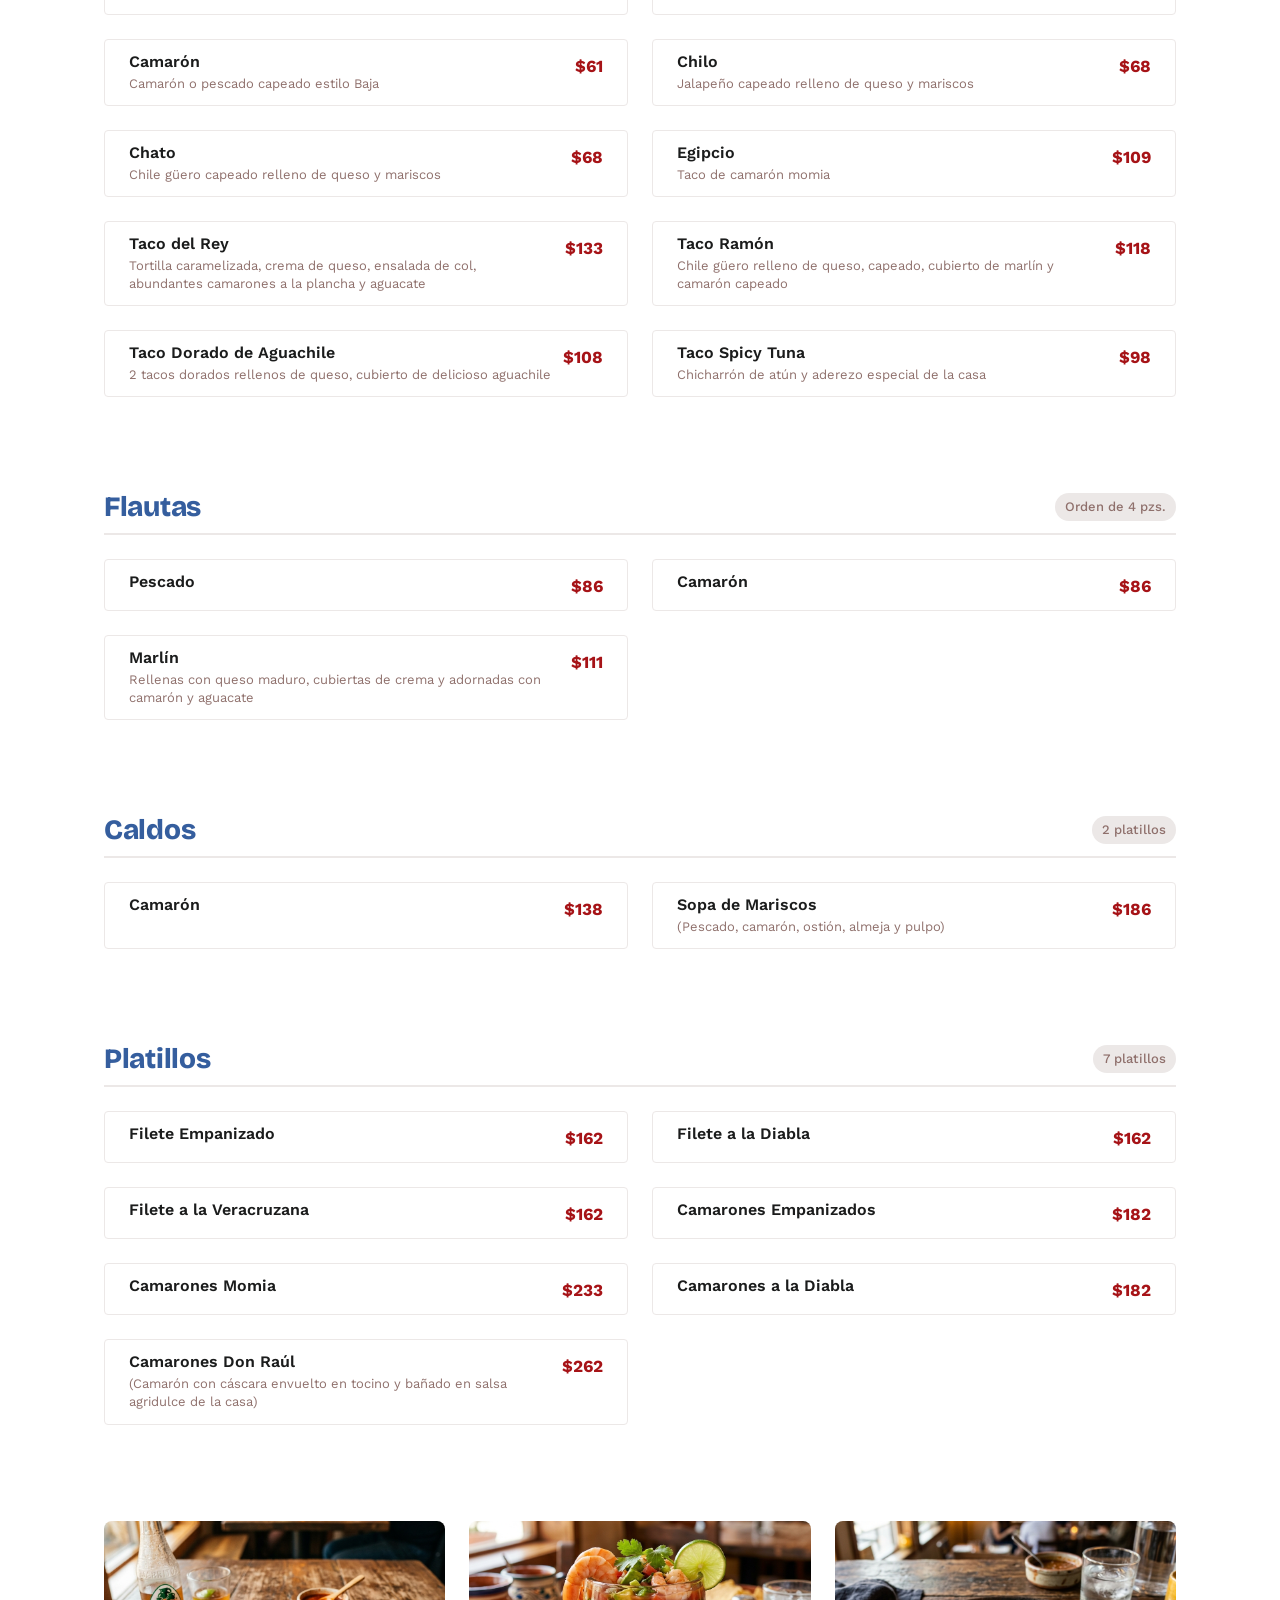
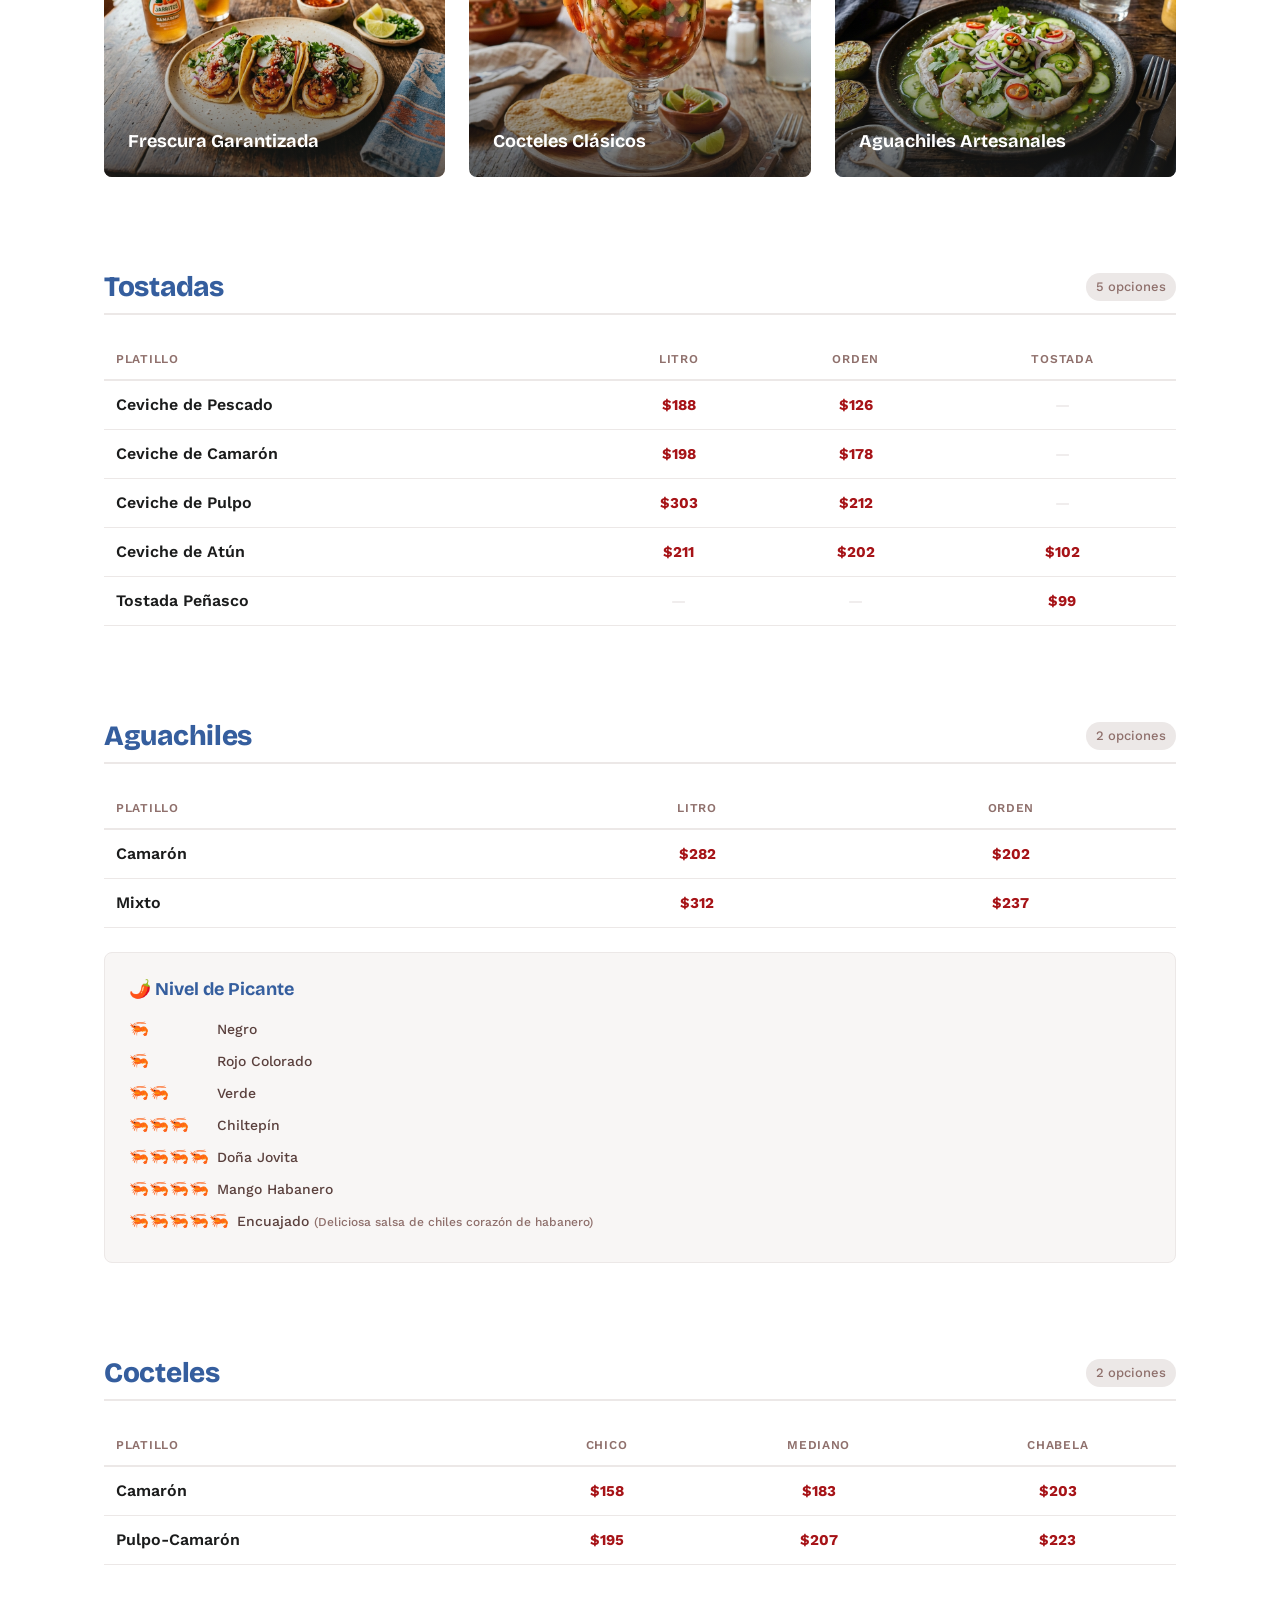
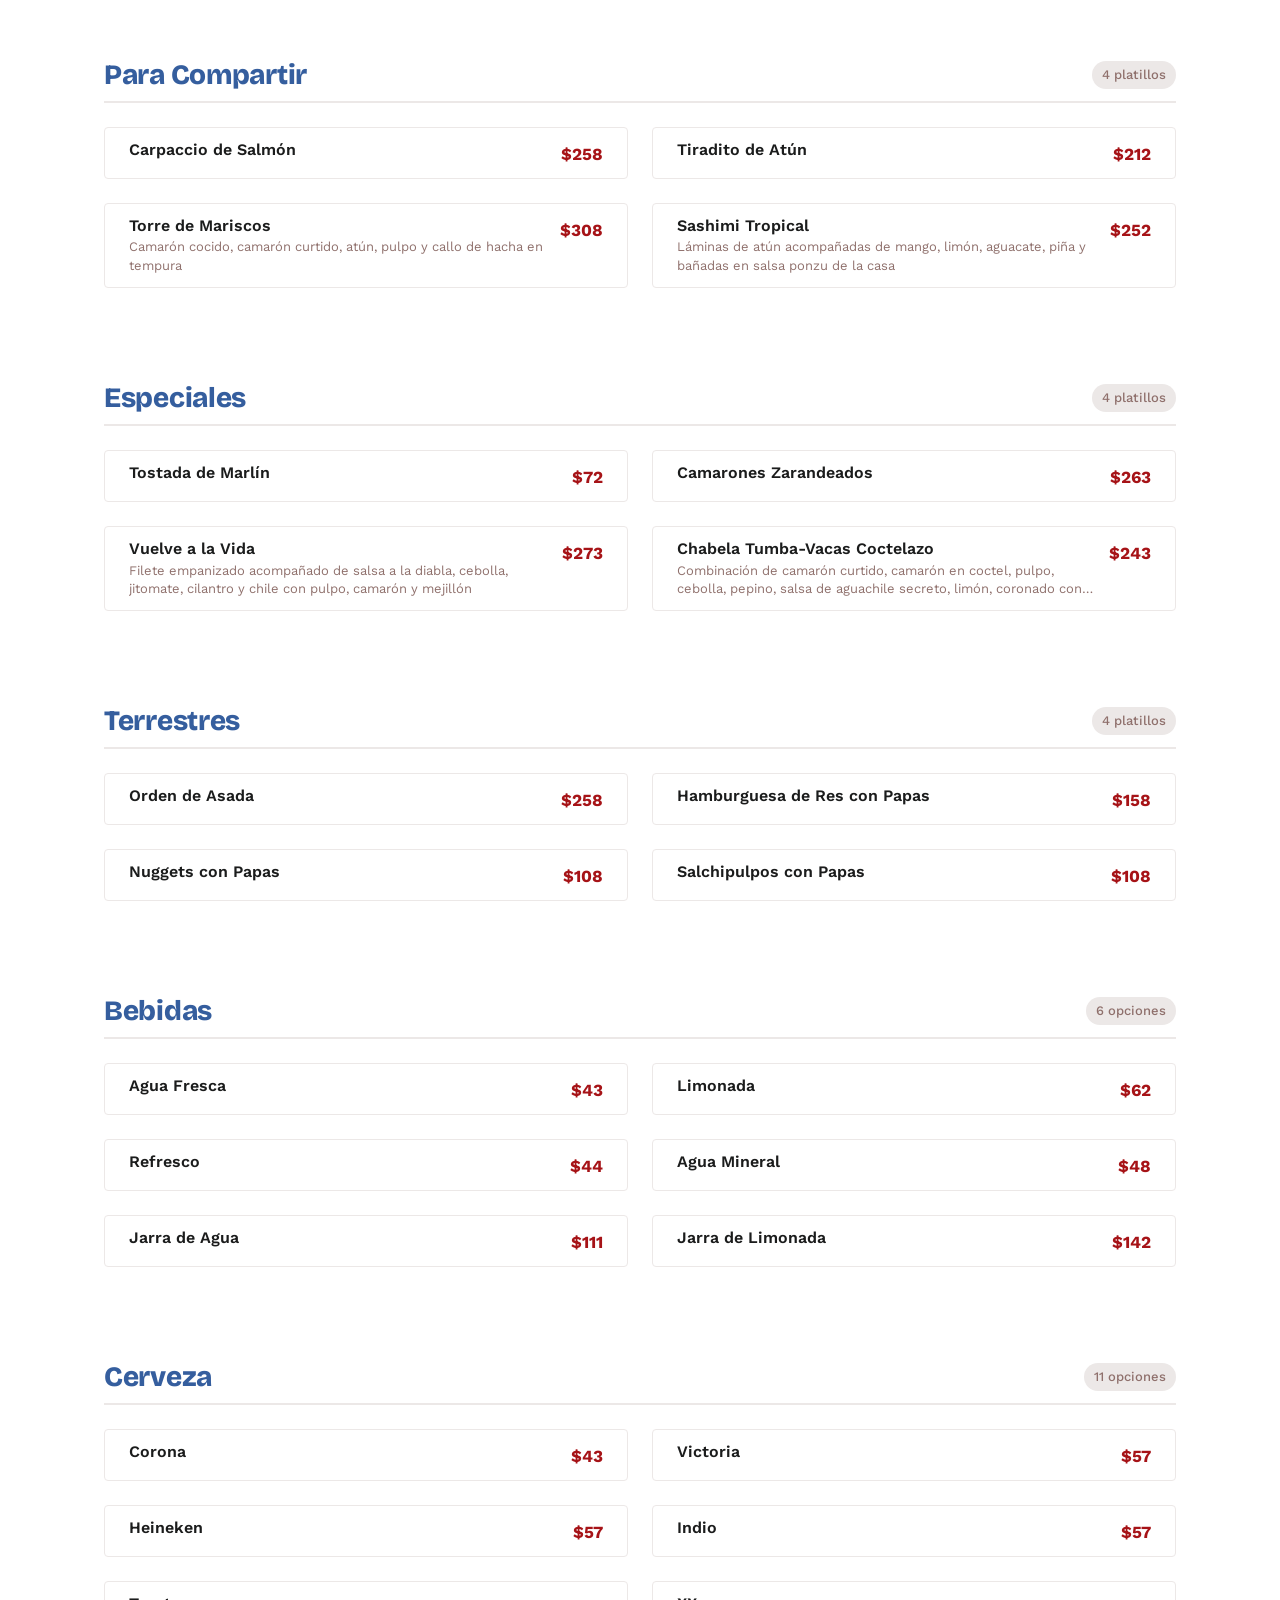
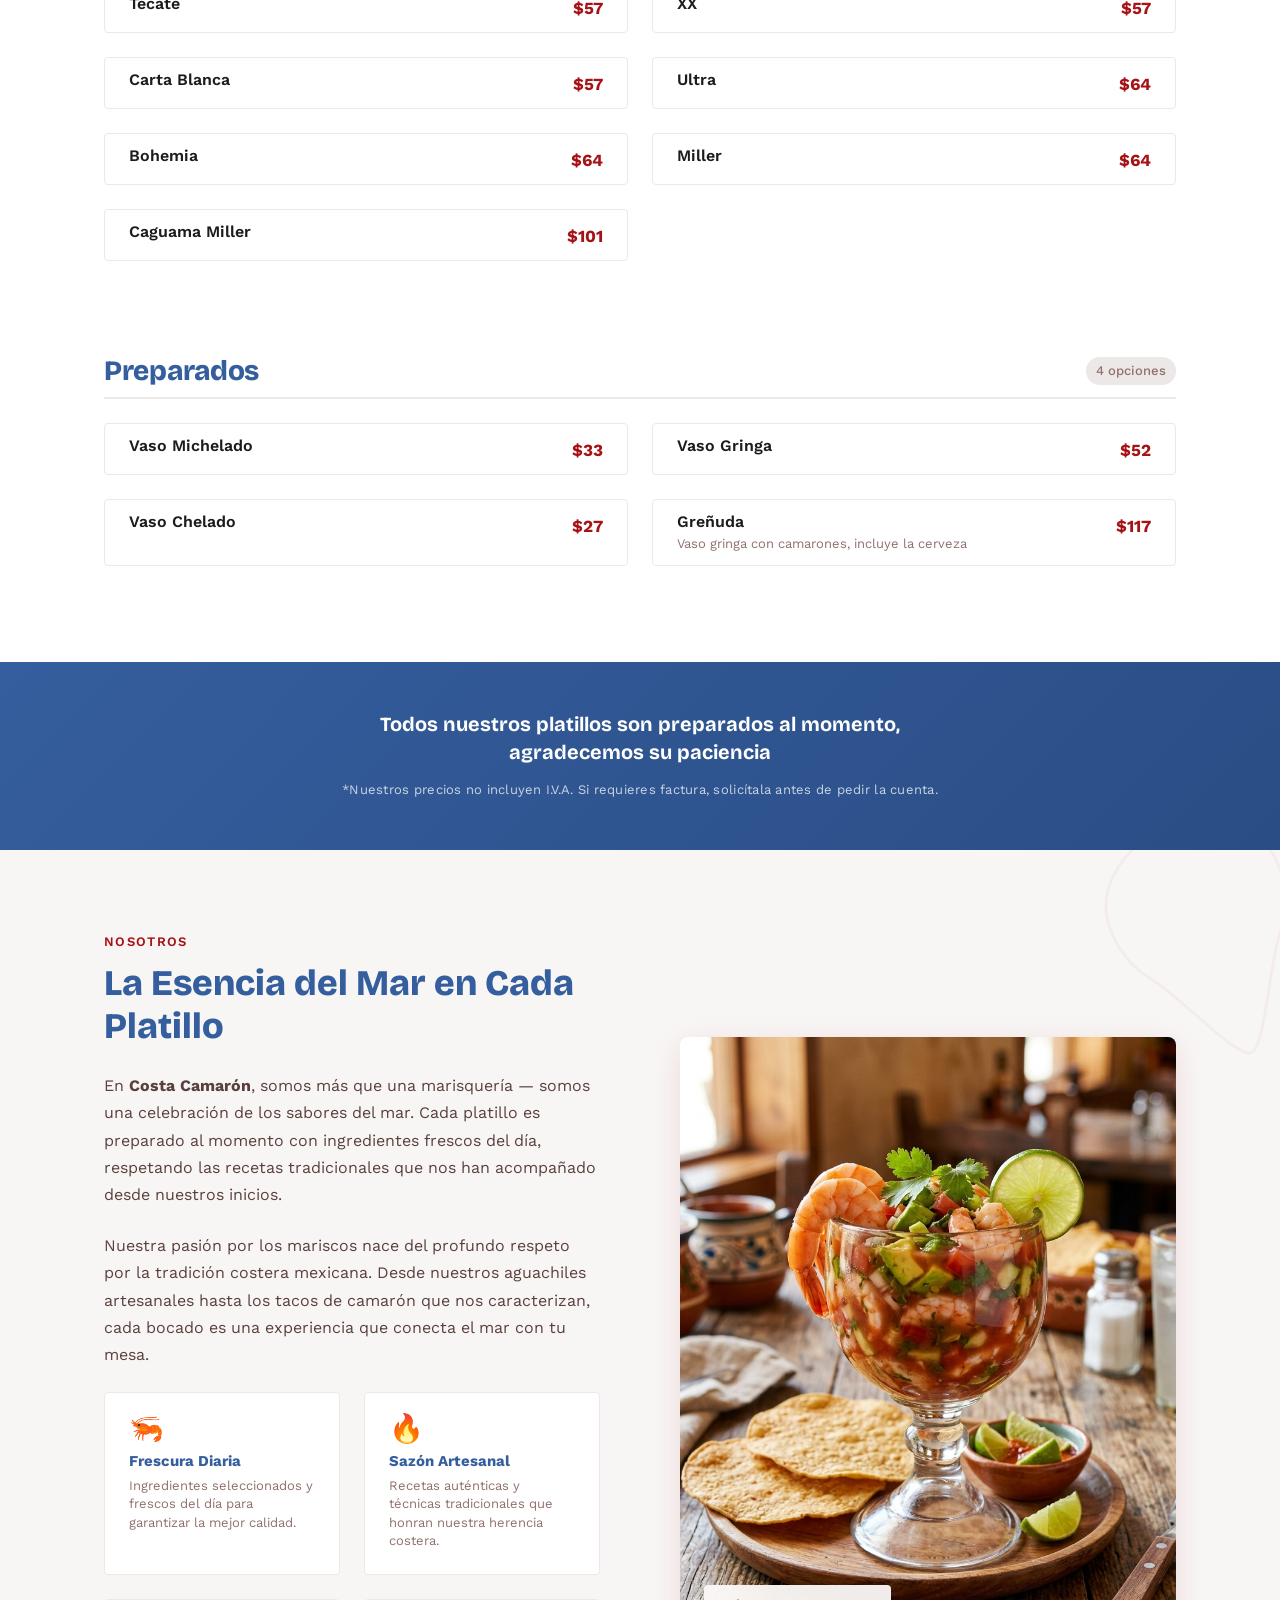
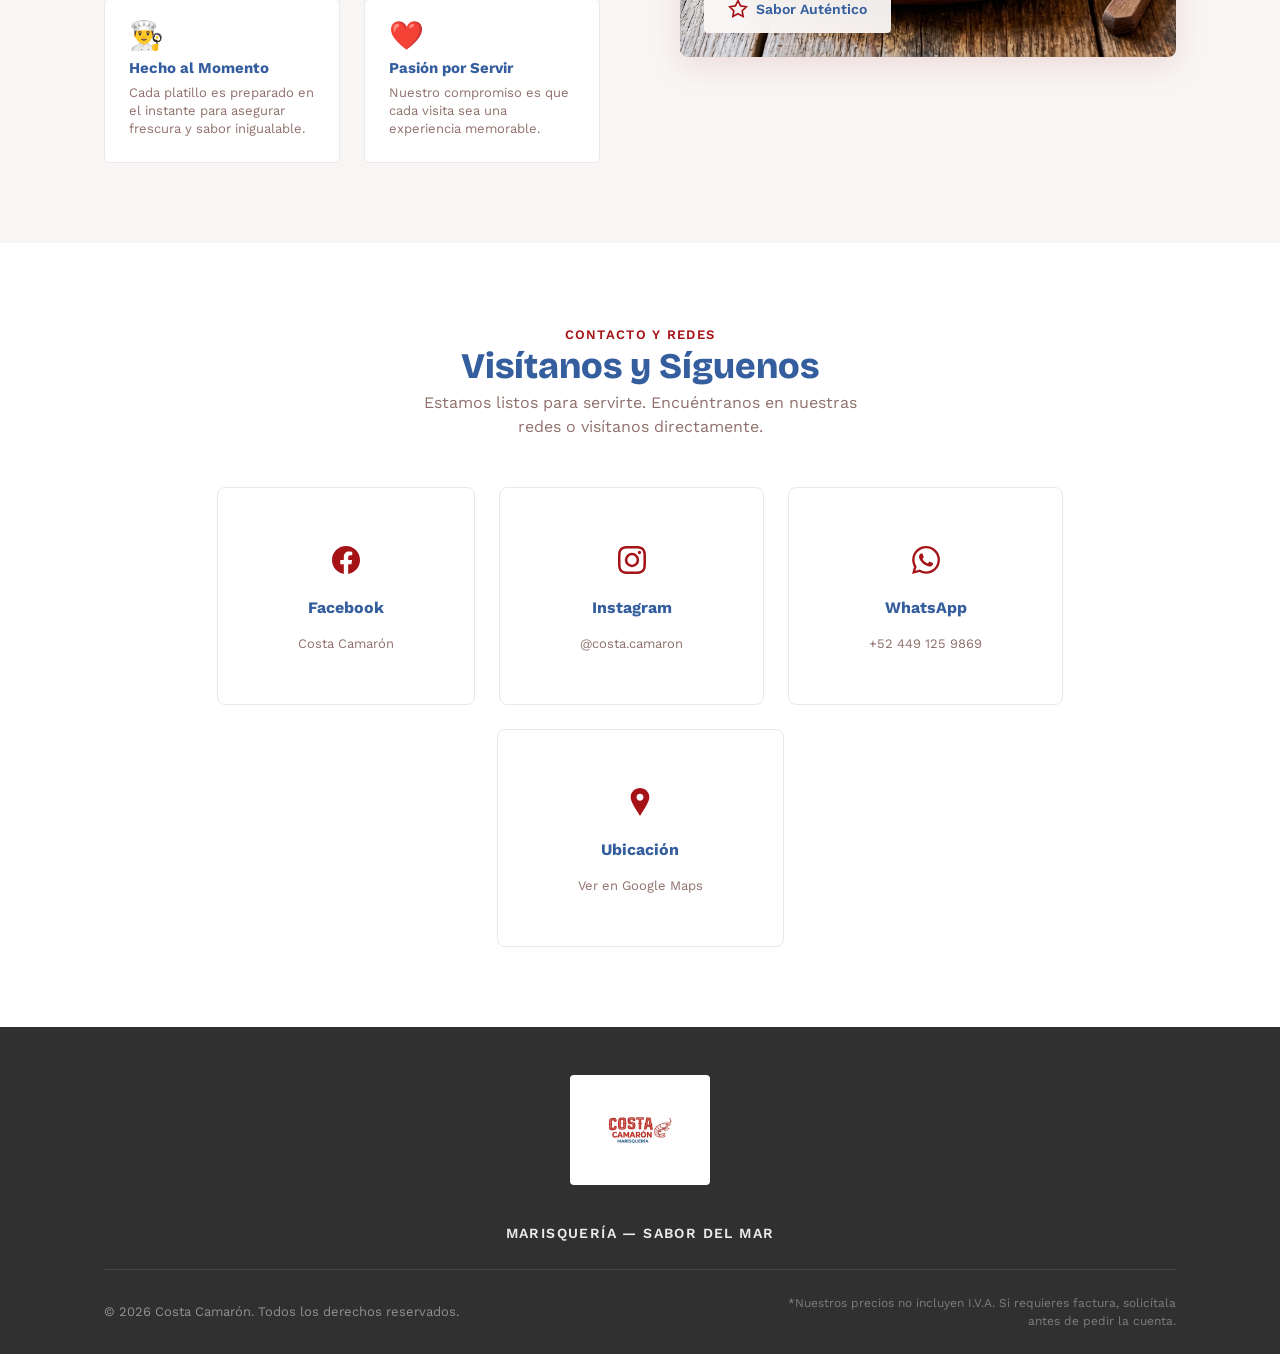
==== commit 79f1ae0f: "Replace nav menu links with social media icons and remove mobile menu" ====
--- a/index.html
+++ b/index.html
@@ -20,9 +20,9 @@
         <img src="assets/logo.png" alt="Costa Camarón Marisquería" class="nav__logo">
       </a>
       <ul class="nav__links" id="navLinks">
-        <li><a href="#menu" class="nav__link" data-section="menu">Menú</a></li>
-        <li><a href="#nosotros" class="nav__link" data-section="nosotros">Nosotros</a></li>
-        <li><a href="#redes" class="nav__link" data-section="redes">Redes</a></li>
+        <li><a href="https://www.facebook.com/profile.php?id=100076208973053" target="_blank" aria-label="Facebook"><svg width="24" height="24" viewBox="0 0 24 24" fill="currentColor"><path d="M24 12.073c0-6.627-5.373-12-12-12s-12 5.373-12 12c0 5.99 4.388 10.954 10.125 11.854v-8.385H7.078v-3.47h3.047V9.43c0-3.007 1.792-4.669 4.533-4.669 1.312 0 2.686.235 2.686.235v2.953H15.83c-1.491 0-1.956.925-1.956 1.874v2.25h3.328l-.532 3.47h-2.796v8.385C19.612 23.027 24 18.062 24 12.073z"/></svg></a></li>
+        <li><a href="https://www.instagram.com/costa.camaron/" target="_blank" aria-label="Instagram"><svg width="24" height="24" viewBox="0 0 24 24" fill="currentColor"><path d="M12 2.163c3.204 0 3.584.012 4.85.07 3.252.148 4.771 1.691 4.919 4.919.058 1.265.069 1.645.069 4.849 0 3.205-.012 3.584-.069 4.849-.149 3.225-1.664 4.771-4.919 4.919-1.266.058-1.644.07-4.85.07-3.204 0-3.584-.012-4.849-.07-3.26-.149-4.771-1.699-4.919-4.92-.058-1.265-.07-1.644-.07-4.849 0-3.204.013-3.583.07-4.849.149-3.227 1.664-4.771 4.919-4.919 1.266-.057 1.645-.069 4.849-.069zM12 0C8.741 0 8.333.014 7.053.072 2.695.272.273 2.69.073 7.052.014 8.333 0 8.741 0 12c0 3.259.014 3.668.072 4.948.2 4.358 2.618 6.78 6.98 6.98C8.333 23.986 8.741 24 12 24c3.259 0 3.668-.014 4.948-.072 4.354-.2 6.782-2.618 6.979-6.98.059-1.28.073-1.689.073-4.948 0-3.259-.014-3.667-.072-4.947-.196-4.354-2.617-6.78-6.979-6.98C15.668.014 15.259 0 12 0zm0 5.838a6.162 6.162 0 1 0 0 12.324 6.162 6.162 0 0 0 0-12.324zM12 16a4 4 0 1 1 0-8 4 4 0 0 1 0 8zm6.406-11.845a1.44 1.44 0 1 0 0 2.881 1.44 1.44 0 0 0 0-2.881z"/></svg></a></li>
+        <li><a href="https://wa.me/524491259869" target="_blank" aria-label="WhatsApp"><svg width="24" height="24" viewBox="0 0 24 24" fill="currentColor"><path d="M17.472 14.382c-.297-.149-1.758-.867-2.03-.967-.273-.099-.471-.148-.67.15-.197.297-.767.966-.94 1.164-.173.199-.347.223-.644.075-.297-.15-1.255-.463-2.39-1.475-.883-.788-1.48-1.761-1.653-2.059-.173-.297-.018-.458.13-.606.134-.133.298-.347.446-.52.149-.174.198-.298.298-.497.099-.198.05-.371-.025-.52-.075-.149-.669-1.612-.916-2.207-.242-.579-.487-.5-.669-.51-.173-.008-.371-.01-.57-.01-.198 0-.52.074-.792.372-.272.297-1.04 1.016-1.04 2.479 0 1.462 1.065 2.875 1.213 3.074.149.198 2.096 3.2 5.077 4.487.709.306 1.262.489 1.694.625.712.227 1.36.195 1.871.118.571-.085 1.758-.719 2.006-1.413.248-.694.248-1.289.173-1.413-.074-.124-.272-.198-.57-.347m-5.421 7.403h-.004a9.87 9.87 0 01-5.031-1.378l-.361-.214-3.741.982.998-3.648-.235-.374a9.86 9.86 0 01-1.51-5.26c.001-5.45 4.436-9.884 9.888-9.884 2.64 0 5.122 1.03 6.988 2.898a9.825 9.825 0 012.893 6.994c-.003 5.45-4.437 9.884-9.885 9.884m8.413-18.297A11.815 11.815 0 0012.05 0C5.495 0 .16 5.335.157 11.892c0 2.096.547 4.142 1.588 5.945L.057 24l6.305-1.654a11.882 11.882 0 005.683 1.448h.005c6.554 0 11.89-5.335 11.893-11.893a11.821 11.821 0 00-3.48-8.413z"/></svg></a></li>
       </ul>
       <button class="nav__hamburger" id="hamburger" aria-label="Abrir menú de navegación">
         <span></span>
--- a/styles.css
+++ b/styles.css
@@ -251,114 +251,29 @@
 .nav__links {
   display: flex;
   align-items: center;
-  gap: var(--space-lg);
-}
-
-.nav__link {
-  font-family: var(--font-body);
-  font-size: 14px;
-  font-weight: 600;
-  letter-spacing: 0.08em;
-  text-transform: uppercase;
+  gap: var(--space-md);
+}
+
+.nav__links a {
   color: var(--secondary);
-  position: relative;
-  padding: var(--space-xs) 0;
   transition: color var(--transition-fast);
-}
-
-.nav__link::after {
-  content: '';
-  position: absolute;
-  bottom: -2px;
-  left: 0;
-  width: 0;
-  height: 2px;
-  background: var(--primary);
-  transition: width var(--transition-base);
-  border-radius: var(--rounded-full);
-}
-
-.nav__link:hover::after,
-.nav__link.active::after {
-  width: 100%;
-}
-
-.nav__link:hover {
+  display: flex;
+  align-items: center;
+  justify-content: center;
+}
+
+.nav__links a:hover {
   color: var(--primary);
 }
 
-/* Mobile hamburger */
+/* Hide hamburger since we don't have a mobile menu overlay now */
 .nav__hamburger {
-  display: none;
-  flex-direction: column;
-  gap: 5px;
-  padding: 8px;
-  z-index: 1001;
-}
-
-.nav__hamburger span {
-  display: block;
-  width: 24px;
-  height: 2px;
-  background: var(--secondary);
-  border-radius: var(--rounded-full);
-  transition: transform var(--transition-base), opacity var(--transition-fast);
-}
-
-.nav__hamburger.open span:nth-child(1) {
-  transform: rotate(45deg) translate(5px, 5px);
-}
-
-.nav__hamburger.open span:nth-child(2) {
-  opacity: 0;
-}
-
-.nav__hamburger.open span:nth-child(3) {
-  transform: rotate(-45deg) translate(5px, -5px);
+  display: none !important;
 }
 
 @media (max-width: 768px) {
-  .nav__hamburger {
-    display: flex;
-  }
-
   .nav__links {
-    position: fixed;
-    top: 0;
-    right: -100%;
-    width: 75%;
-    max-width: 320px;
-    height: 100vh;
-    background: var(--surface-container-lowest);
-    flex-direction: column;
-    justify-content: center;
-    gap: var(--space-lg);
-    padding: var(--space-xl);
-    box-shadow: -8px 0 32px rgba(0, 0, 0, 0.1);
-    transition: right var(--transition-slow);
-  }
-
-  .nav__links.open {
-    right: 0;
-  }
-
-  .nav__link {
-    font-family: var(--font-display);
-    font-size: 24px;
-    font-weight: 700;
-    letter-spacing: 0.02em;
-  }
-
-  .nav__overlay {
-    display: none;
-    position: fixed;
-    inset: 0;
-    background: rgba(27, 28, 28, 0.4);
-    z-index: 999;
-  }
-
-  .nav__overlay.open {
-    display: block;
+    gap: var(--space-sm);
   }
 }
 
